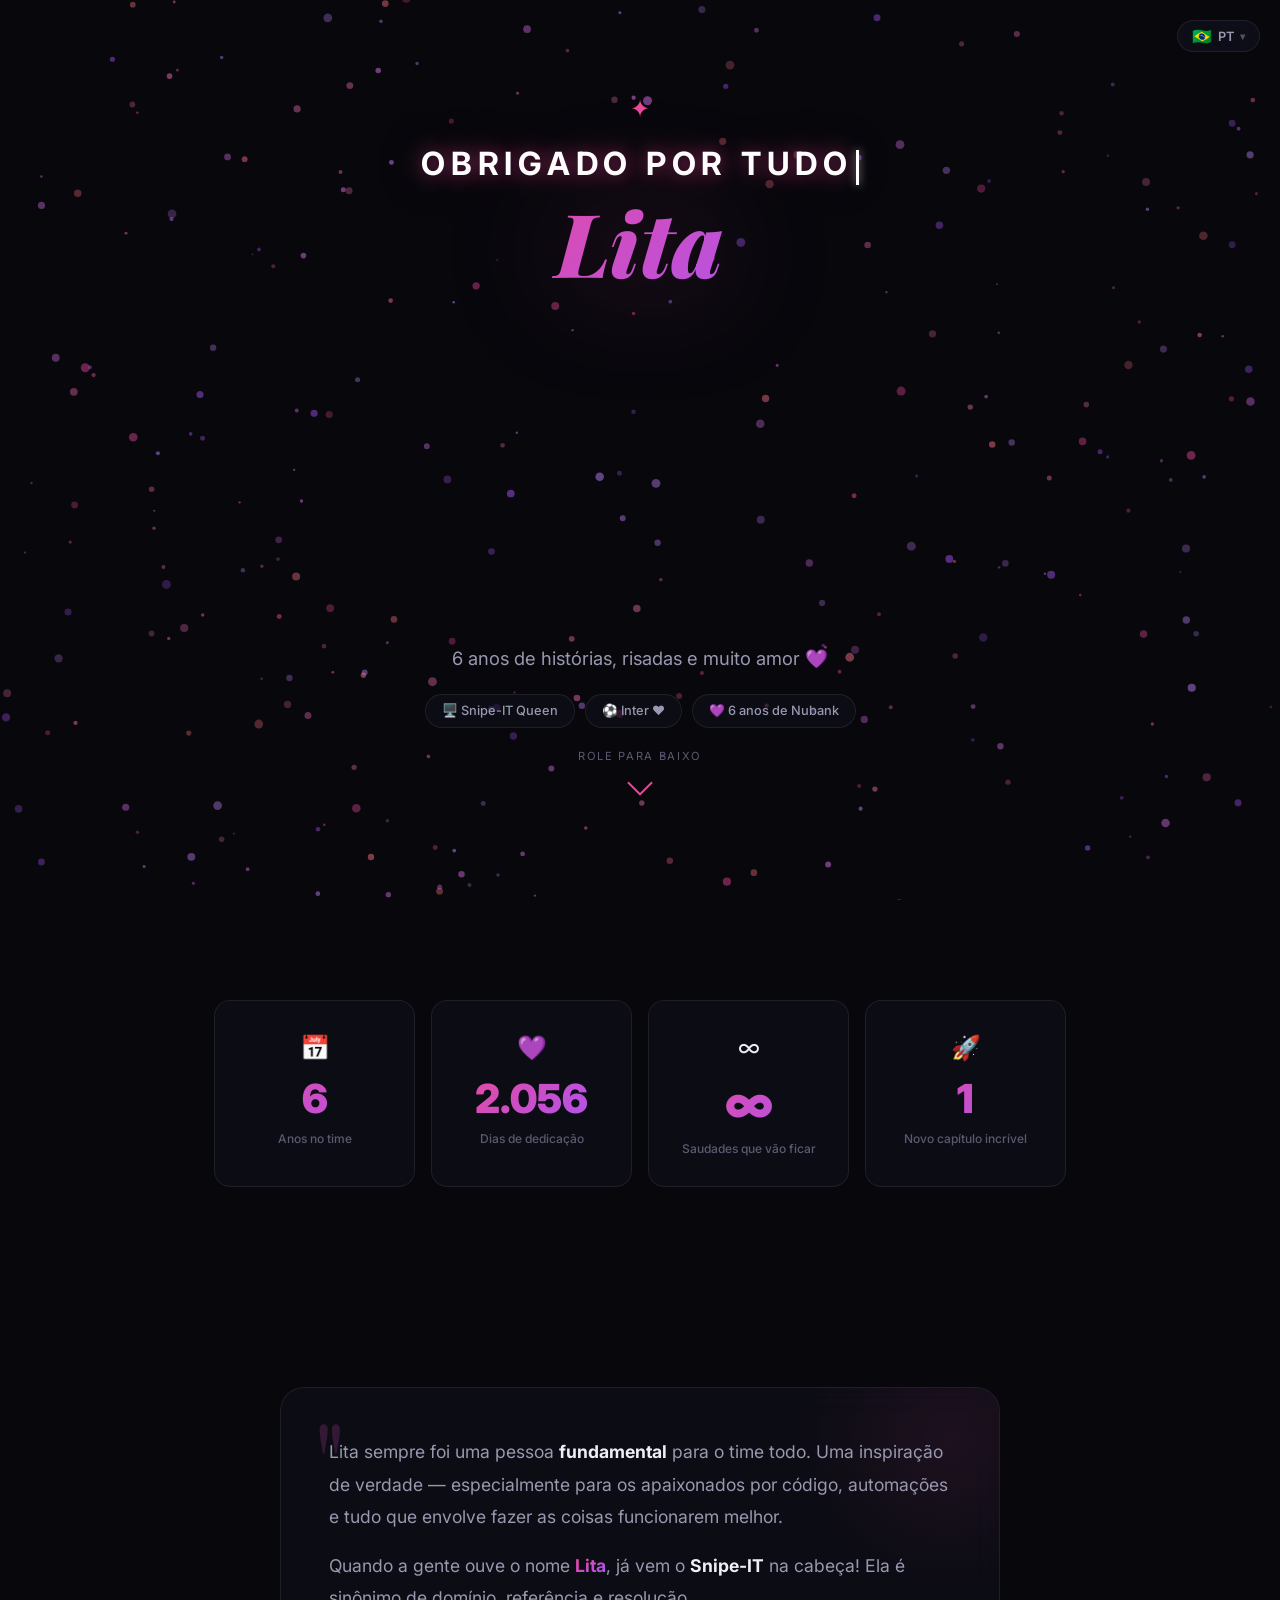
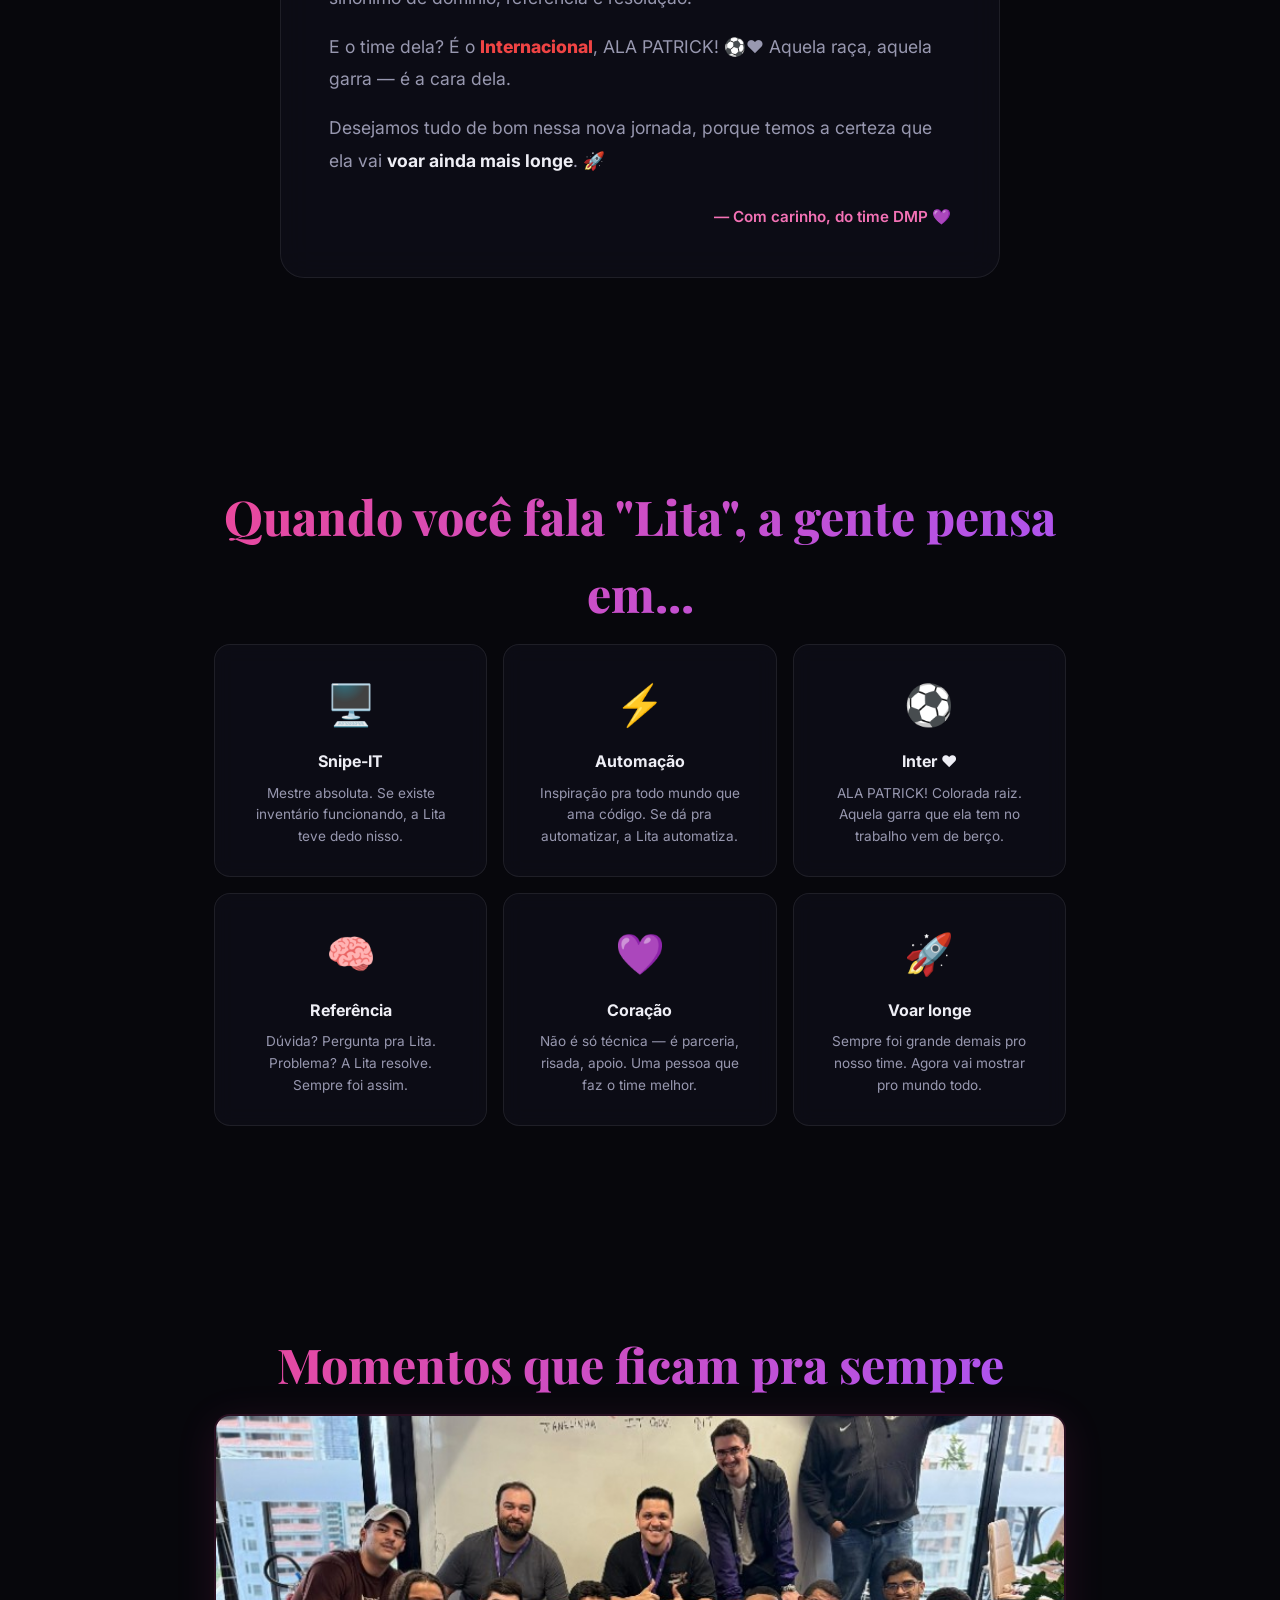
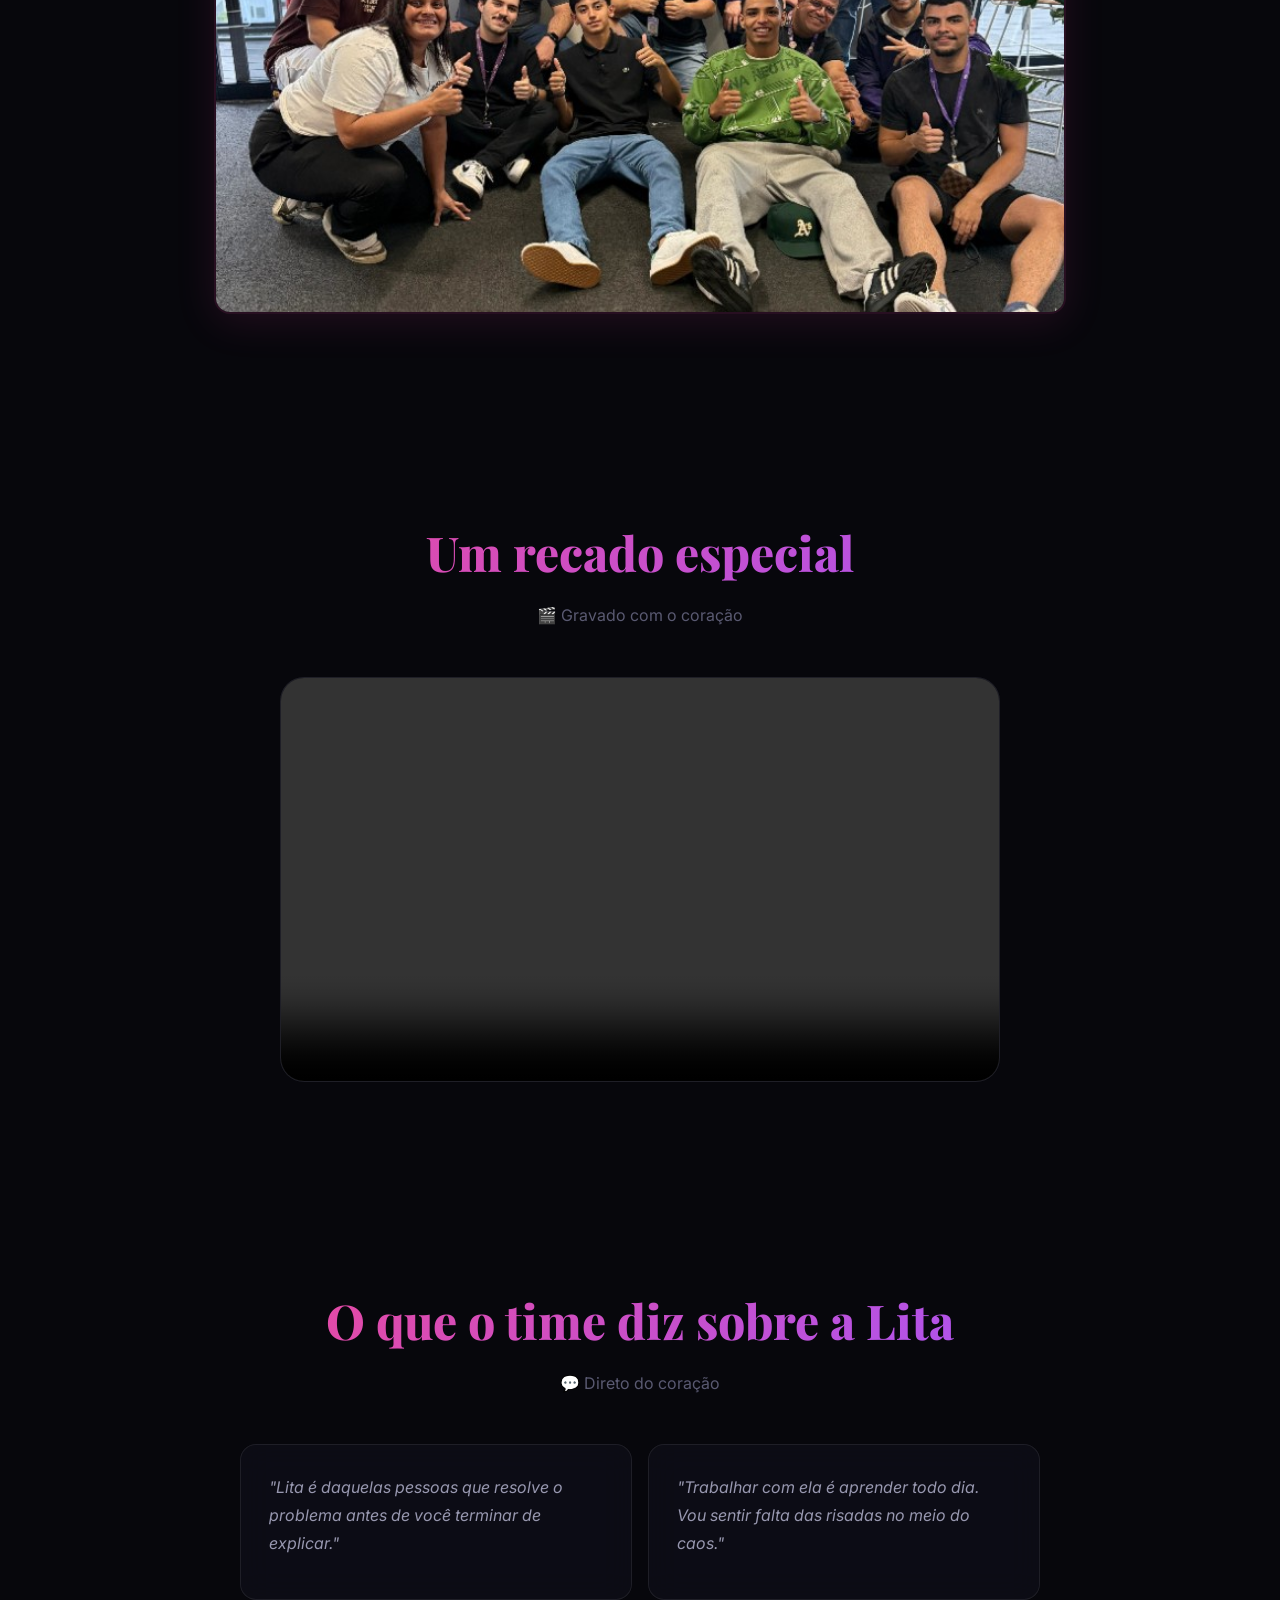
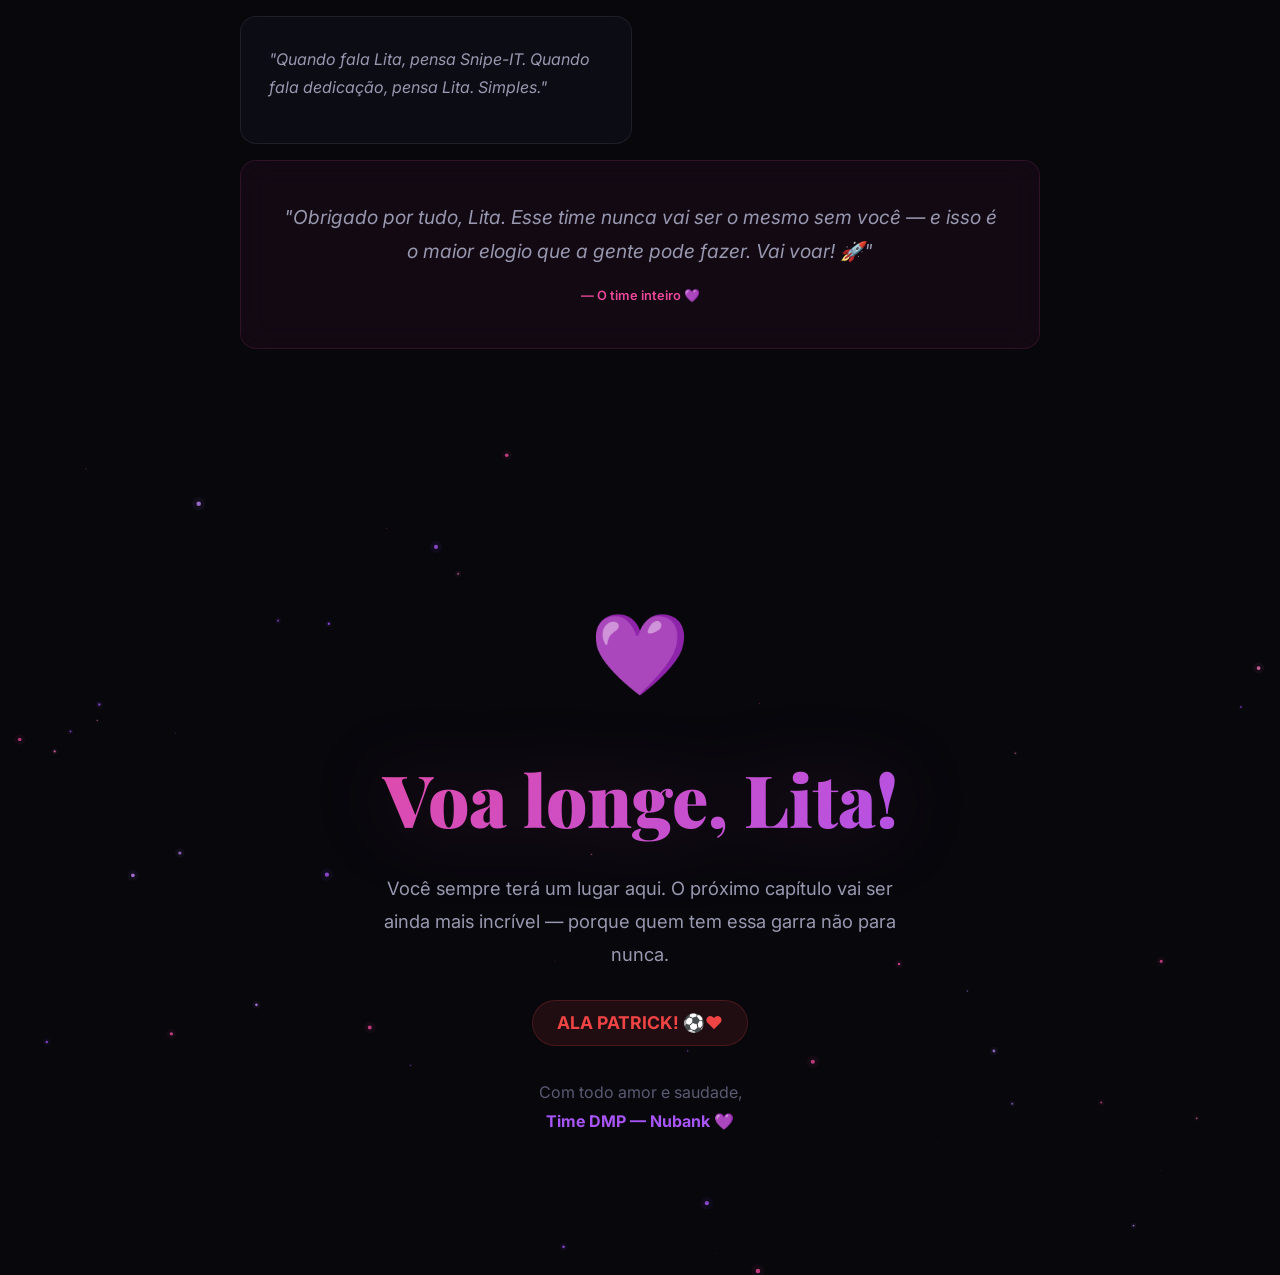
==== lita-tribute/index.html @ 0dacfe9b "Remove quote authors (Colega 1/2/3) Made-with: Cursor" ====
<!DOCTYPE html>
<html lang="pt-BR">
<head>
  <meta charset="UTF-8">
  <meta name="viewport" content="width=device-width, initial-scale=1.0">
  <title>Lita — Obrigado por tudo 💜</title>
  <link rel="stylesheet" href="style.css">
  <link rel="preconnect" href="https://fonts.googleapis.com">
  <link rel="preconnect" href="https://fonts.gstatic.com" crossorigin>
  <link href="https://fonts.googleapis.com/css2?family=Inter:wght@300;400;500;600;700;800;900&family=Playfair+Display:ital,wght@0,700;0,800;0,900;1,700&display=swap" rel="stylesheet">
</head>
<body>

  <!-- Language switcher (fixed top-right) -->
  <div class="lang-switcher" id="langSwitcher">
    <button class="lang-btn" id="langBtn">
      <span id="langFlag">🇧🇷</span>
      <span id="langLabel">PT</span>
      <span class="lang-arrow">▾</span>
    </button>
    <div class="lang-dropdown" id="langDropdown">
      <button class="lang-option active" data-lang="pt"><span>🇧🇷</span> Português</button>
      <button class="lang-option" data-lang="en"><span>🇬🇧</span> English</button>
      <button class="lang-option" data-lang="es"><span>🇪🇸</span> Español</button>
    </div>
  </div>

  <!-- Floating hearts -->
  <div class="floating-hearts" id="floatingHearts"></div>

  <!-- INTRO -->
  <section class="intro" id="intro">
    <canvas id="heartCanvas"></canvas>
    <div class="intro-top">
      <div class="intro-sparkle">✦</div>
      <div class="intro-pre" id="typingPre"></div>
      <h1 class="intro-name">Lita</h1>
    </div>
    <!-- coração de partículas fica no meio sozinho -->
    <div class="intro-bottom">
      <div class="intro-sub" data-i18n="intro_sub">6 anos de histórias, risadas e muito amor 💜</div>
      <div class="intro-badges">
        <span class="intro-badge">🖥️ Snipe-IT Queen</span>
        <span class="intro-badge">⚽ Inter ❤️</span>
        <span class="intro-badge" data-i18n="badge_years">💜 6 anos de Nubank</span>
      </div>
      <div class="scroll-hint">
        <span data-i18n="scroll_hint">Role para baixo</span>
        <div class="scroll-arrow"></div>
      </div>
    </div>
  </section>

  <!-- STATS -->
  <section class="section stats-section" id="stats">
    <div class="container">
      <div class="stats-grid">
        <div class="stat-card-tribute">
          <span class="stat-icon">📅</span>
          <span class="stat-number-tribute" data-target="6">0</span>
          <span class="stat-label-tribute" data-i18n="stat_years">Anos no time</span>
        </div>
        <div class="stat-card-tribute">
          <span class="stat-icon">💜</span>
          <span class="stat-number-tribute" data-target="2190">0</span>
          <span class="stat-label-tribute" data-i18n="stat_days">Dias de dedicação</span>
        </div>
        <div class="stat-card-tribute">
          <span class="stat-icon">∞</span>
          <span class="stat-number-tribute special">∞</span>
          <span class="stat-label-tribute" data-i18n="stat_miss">Saudades que vão ficar</span>
        </div>
        <div class="stat-card-tribute">
          <span class="stat-icon">🚀</span>
          <span class="stat-number-tribute" data-target="1">0</span>
          <span class="stat-label-tribute" data-i18n="stat_chapter">Novo capítulo incrível</span>
        </div>
      </div>
    </div>
  </section>

  <!-- MENSAGEM -->
  <section class="section message-section" id="mensagem">
    <div class="container">
      <div class="message-card glass">
        <div class="message-glow"></div>
        <div class="quote-mark">"</div>
        <p class="message-text" data-i18n="msg1" data-i18n-html="1">Lita sempre foi uma pessoa <strong>fundamental</strong> para o time todo. Uma inspiração de verdade — especialmente para os apaixonados por código, automações e tudo que envolve fazer as coisas funcionarem melhor.</p>
        <p class="message-text" data-i18n="msg2" data-i18n-html="1">Quando a gente ouve o nome <strong class="highlight-pink">Lita</strong>, já vem o <strong>Snipe-IT</strong> na cabeça! Ela é sinônimo de domínio, referência e resolução.</p>
        <p class="message-text" data-i18n="msg3" data-i18n-html="1">E o time dela? É o <strong class="highlight-red">Internacional</strong>, ALA PATRICK! ⚽❤️ Aquela raça, aquela garra — é a cara dela.</p>
        <p class="message-text" data-i18n="msg4" data-i18n-html="1">Desejamos tudo de bom nessa nova jornada, porque temos a certeza que ela vai <strong>voar ainda mais longe</strong>. 🚀</p>
        <div class="message-from" data-i18n="msg_from">— Com carinho, do time DMP 💜</div>
      </div>
    </div>
  </section>

  <!-- QUEM É A LITA -->
  <section class="section identity-section" id="identidade">
    <div class="container">
      <h2 class="section-title" data-i18n="id_title">Quando você fala "Lita", a gente pensa em...</h2>
      <div class="identity-grid">
        <div class="identity-card">
          <div class="identity-emoji">🖥️</div>
          <h3>Snipe-IT</h3>
          <p data-i18n="id_snipeit">Mestre absoluta. Se existe inventário funcionando, a Lita teve dedo nisso.</p>
        </div>
        <div class="identity-card">
          <div class="identity-emoji">⚡</div>
          <h3 data-i18n="id_auto_title">Automação</h3>
          <p data-i18n="id_auto">Inspiração pra todo mundo que ama código. Se dá pra automatizar, a Lita automatiza.</p>
        </div>
        <div class="identity-card">
          <div class="identity-emoji">⚽</div>
          <h3>Inter ❤️</h3>
          <p data-i18n="id_inter">ALA PATRICK! Colorada raiz. Aquela garra que ela tem no trabalho vem de berço.</p>
        </div>
        <div class="identity-card">
          <div class="identity-emoji">🧠</div>
          <h3 data-i18n="id_ref_title">Referência</h3>
          <p data-i18n="id_ref">Dúvida? Pergunta pra Lita. Problema? A Lita resolve. Sempre foi assim.</p>
        </div>
        <div class="identity-card">
          <div class="identity-emoji">💜</div>
          <h3 data-i18n="id_heart_title">Coração</h3>
          <p data-i18n="id_heart">Não é só técnica — é parceria, risada, apoio. Uma pessoa que faz o time melhor.</p>
        </div>
        <div class="identity-card">
          <div class="identity-emoji">🚀</div>
          <h3 data-i18n="id_fly_title">Voar longe</h3>
          <p data-i18n="id_fly">Sempre foi grande demais pro nosso time. Agora vai mostrar pro mundo todo.</p>
        </div>
      </div>
    </div>
  </section>

  <!-- GALERIA -->
  <section class="section gallery-section" id="galeria">
    <div class="container">
      <h2 class="section-title" data-i18n="gallery_title">Momentos que ficam pra sempre</h2>
      <div class="gallery-grid" id="galleryGrid">
        <div class="gallery-item hero-photo">
          <img src="assets/foto1.png" alt="Time todo com a Lita">
        </div>
      </div>
    </div>
  </section>

  <!-- VIDEO -->
  <section class="section video-section" id="video">
    <div class="container">
      <h2 class="section-title" data-i18n="video_title">Um recado especial</h2>
      <p class="section-subtitle" data-i18n="video_sub">🎬 Gravado com o coração</p>
      <div class="video-wrapper glass">
        <video controls playsinline>
          <source src="assets/video.mp4" type="video/mp4">
          <source src="assets/video.mov" type="video/quicktime">
        </video>
      </div>
    </div>
  </section>

  <!-- DEPOIMENTOS -->
  <section class="section quotes-section" id="depoimentos">
    <div class="container">
      <h2 class="section-title" data-i18n="quotes_title">O que o time diz sobre a Lita</h2>
      <p class="section-subtitle" data-i18n="quotes_sub">💬 Direto do coração</p>
      <div class="quotes-grid">
        <div class="quote-card glass">
          <p data-i18n="q1">"Lita é daquelas pessoas que resolve o problema antes de você terminar de explicar."</p>
        </div>
        <div class="quote-card glass">
          <p data-i18n="q2">"Trabalhar com ela é aprender todo dia. Vou sentir falta das risadas no meio do caos."</p>
        </div>
        <div class="quote-card glass">
          <p data-i18n="q3">"Quando fala Lita, pensa Snipe-IT. Quando fala dedicação, pensa Lita. Simples."</p>
        </div>
        <div class="quote-card glass featured">
          <p data-i18n="q4">"Obrigado por tudo, Lita. Esse time nunca vai ser o mesmo sem você — e isso é o maior elogio que a gente pode fazer. Vai voar! 🚀"</p>
          <span class="quote-author" data-i18n="q4_author">— O time inteiro 💜</span>
        </div>
      </div>
    </div>
  </section>

  <!-- FINAL -->
  <section class="section final-section" id="final">
    <canvas id="finalCanvas"></canvas>
    <div class="container final-container">
      <div class="final-heart" id="finalHeart">💜</div>
      <h2 class="final-title" data-i18n="final_title">Voa longe, Lita!</h2>
      <p class="final-subtitle" data-i18n="final_sub">Você sempre terá um lugar aqui. O próximo capítulo vai ser ainda mais incrível — porque quem tem essa garra não para nunca.</p>
      <div class="final-badge">ALA PATRICK! ⚽❤️</div>
      <div class="final-signature" data-i18n="final_sig" data-i18n-html="1">Com todo amor e saudade,<br><strong>Time DMP — Nubank 💜</strong></div>
    </div>
  </section>

  <script src="script.js"></script>
</body>
</html>
---- lita-tribute/style.css ----
:root {
  --bg: #07070c;
  --bg-surface: #0e0e16;
  --bg-card: rgba(22, 22, 35, 0.6);
  --bg-card-hover: rgba(30, 30, 45, 0.7);
  --border: rgba(255, 255, 255, 0.06);
  --border-glow: rgba(236, 72, 153, 0.15);
  --text: #eeeef5;
  --text-secondary: #9898b0;
  --text-muted: #5a5a72;
  --purple: #820ad1;
  --purple-light: #a855f7;
  --purple-glow: rgba(130, 10, 209, 0.15);
  --pink: #ec4899;
  --pink-light: #f472b6;
  --pink-glow: rgba(236, 72, 153, 0.12);
  --red: #ef4444;
  --heart-gradient: linear-gradient(135deg, #ec4899, #a855f7);
  --glass-bg: rgba(18, 18, 30, 0.5);
  --glass-border: rgba(255, 255, 255, 0.08);
  --radius: 16px;
  --radius-lg: 24px;
  --transition: 0.3s cubic-bezier(0.4, 0, 0.2, 1);
  --font: 'Inter', -apple-system, sans-serif;
  --font-display: 'Playfair Display', Georgia, serif;
}

*, *::before, *::after { margin: 0; padding: 0; box-sizing: border-box; }

html { scroll-behavior: smooth; }

body {
  font-family: var(--font);
  background: var(--bg);
  color: var(--text);
  line-height: 1.6;
  overflow-x: hidden;
  -webkit-font-smoothing: antialiased;
}

::selection { background: var(--purple); color: white; }

.container { max-width: 900px; margin: 0 auto; padding: 0 24px; }

/* Glass effect */
.glass {
  background: var(--glass-bg);
  backdrop-filter: blur(16px);
  -webkit-backdrop-filter: blur(16px);
  border: 1px solid var(--glass-border);
}

/* =================== LANGUAGE SWITCHER =================== */

.lang-switcher {
  position: fixed;
  top: 20px;
  right: 20px;
  z-index: 9999;
}

.lang-btn {
  display: flex;
  align-items: center;
  gap: 6px;
  background: rgba(18, 18, 30, 0.7);
  backdrop-filter: blur(16px);
  -webkit-backdrop-filter: blur(16px);
  border: 1px solid rgba(255,255,255,0.08);
  color: var(--text-secondary);
  font-family: var(--font);
  font-size: 0.8rem;
  font-weight: 600;
  padding: 7px 14px;
  border-radius: 50px;
  cursor: pointer;
  transition: var(--transition);
}

.lang-btn:hover {
  border-color: var(--border-glow);
  color: var(--text);
  box-shadow: 0 4px 20px rgba(236, 72, 153, 0.1);
}

#langFlag { font-size: 1rem; line-height: 1; }

.lang-arrow { font-size: 0.6rem; opacity: 0.5; transition: var(--transition); }

.lang-dropdown {
  position: absolute;
  top: calc(100% + 8px);
  right: 0;
  background: rgba(18, 18, 30, 0.9);
  backdrop-filter: blur(20px);
  -webkit-backdrop-filter: blur(20px);
  border: 1px solid rgba(255,255,255,0.08);
  border-radius: 14px;
  padding: 6px;
  min-width: 155px;
  opacity: 0;
  visibility: hidden;
  transform: translateY(-8px);
  transition: var(--transition);
  box-shadow: 0 12px 40px rgba(0,0,0,0.5);
}

.lang-dropdown.open {
  opacity: 1;
  visibility: visible;
  transform: translateY(0);
}

.lang-option {
  display: flex;
  align-items: center;
  gap: 10px;
  width: 100%;
  padding: 9px 14px;
  background: none;
  border: none;
  border-radius: 8px;
  color: var(--text-secondary);
  font-family: var(--font);
  font-size: 0.85rem;
  font-weight: 500;
  cursor: pointer;
  transition: var(--transition);
}

.lang-option:hover {
  background: rgba(255,255,255,0.05);
  color: var(--text);
}

.lang-option.active {
  background: rgba(236, 72, 153, 0.12);
  color: var(--pink-light);
}

.lang-option span { font-size: 1.1rem; line-height: 1; }

/* =================== FLOATING HEARTS =================== */

.floating-hearts {
  position: fixed;
  inset: 0;
  pointer-events: none;
  z-index: 0;
  overflow: hidden;
}

.floating-heart {
  position: absolute;
  font-size: 1.2rem;
  opacity: 0;
  animation: floatUp linear forwards;
  pointer-events: none;
}

@keyframes floatUp {
  0% { opacity: 0; transform: translateY(0) scale(0.5) rotate(0deg); }
  10% { opacity: 0.6; }
  90% { opacity: 0.3; }
  100% { opacity: 0; transform: translateY(-100vh) scale(1) rotate(30deg); }
}

/* =================== INTRO =================== */

.intro {
  min-height: 100vh;
  min-height: 100svh;
  display: flex;
  flex-direction: column;
  align-items: center;
  justify-content: flex-start;
  position: relative;
  overflow: hidden;
  padding: 0 24px;
}

#heartCanvas {
  position: absolute;
  inset: 0;
  width: 100%;
  height: 100%;
  z-index: 0;
}

.intro-top {
  position: relative;
  z-index: 1;
  text-align: center;
  padding-top: 10vh;
  animation: fadeInScale 1.2s ease-out 0.3s both;
}

.intro-bottom {
  position: relative;
  z-index: 1;
  text-align: center;
  margin-top: auto;
  padding-bottom: 12vh;
  animation: fadeInUp 1s ease-out 0.8s both;
}

.intro-sparkle {
  font-size: 1.5rem;
  color: var(--pink);
  margin-bottom: 10px;
  animation: sparkle-rotate 3s linear infinite;
}

@keyframes sparkle-rotate {
  0% { transform: rotate(0deg) scale(1); opacity: 1; }
  50% { transform: rotate(180deg) scale(1.3); opacity: 0.6; }
  100% { transform: rotate(360deg) scale(1); opacity: 1; }
}

.intro-pre {
  font-size: clamp(1.4rem, 3.5vw, 2rem);
  font-weight: 700;
  color: #fff;
  letter-spacing: 0.18em;
  text-transform: uppercase;
  margin-bottom: 8px;
  min-height: 1.5em;
  text-shadow: 0 0 20px rgba(236, 72, 153, 0.6), 0 0 60px rgba(236, 72, 153, 0.3);
}

.intro-pre .cursor-blink {
  display: inline-block;
  width: 3px;
  height: 1.1em;
  background: #fff;
  margin-left: 3px;
  vertical-align: middle;
  animation: blink 0.8s infinite;
  box-shadow: 0 0 8px rgba(255, 255, 255, 0.6);
}

@keyframes blink {
  0%, 100% { opacity: 1; }
  50% { opacity: 0; }
}

.intro-name {
  font-family: var(--font-display);
  font-size: clamp(3rem, 10vw, 5.5rem);
  font-weight: 900;
  font-style: italic;
  background: var(--heart-gradient);
  -webkit-background-clip: text;
  -webkit-text-fill-color: transparent;
  background-clip: text;
  line-height: 1;
  margin-bottom: 0;
  filter: drop-shadow(0 0 60px rgba(236, 72, 153, 0.35));
  animation: nameGlow 3s ease-in-out infinite alternate;
}

@keyframes nameGlow {
  from { filter: drop-shadow(0 0 40px rgba(236, 72, 153, 0.25)); }
  to { filter: drop-shadow(0 0 80px rgba(236, 72, 153, 0.45)); }
}

.intro-sub {
  font-size: 1.15rem;
  color: var(--text-secondary);
  margin-bottom: 20px;
}

.intro-badges {
  display: flex;
  gap: 10px;
  justify-content: center;
  flex-wrap: wrap;
  animation: fadeInUp 1s ease-out 1s both;
}

.intro-badge {
  background: var(--glass-bg);
  backdrop-filter: blur(10px);
  border: 1px solid var(--glass-border);
  color: var(--text-secondary);
  font-size: 0.8rem;
  font-weight: 500;
  padding: 6px 16px;
  border-radius: 50px;
  transition: var(--transition);
}

.intro-badge:hover {
  border-color: var(--border-glow);
  color: var(--pink-light);
  transform: translateY(-2px);
}

.scroll-hint {
  display: flex;
  flex-direction: column;
  align-items: center;
  gap: 8px;
  margin-top: 20px;
}

.scroll-hint span {
  font-size: 0.7rem;
  color: var(--text-muted);
  letter-spacing: 0.15em;
  text-transform: uppercase;
}

.scroll-arrow {
  width: 18px;
  height: 18px;
  border-right: 2px solid var(--pink);
  border-bottom: 2px solid var(--pink);
  transform: rotate(45deg);
  animation: bounce-arrow 2s infinite;
}

@keyframes bounce-arrow {
  0%, 100% { transform: rotate(45deg) translateY(0); opacity: 1; }
  50% { transform: rotate(45deg) translateY(8px); opacity: 0.3; }
}

@keyframes fadeInScale {
  from { opacity: 0; transform: scale(0.85); }
  to { opacity: 1; transform: scale(1); }
}

@keyframes fadeInUp {
  from { opacity: 0; transform: translateY(30px); }
  to { opacity: 1; transform: translateY(0); }
}

/* =================== SECTIONS =================== */

.section { padding: 100px 0; position: relative; z-index: 1; }

.section-title {
  font-family: var(--font-display);
  font-size: clamp(2rem, 5vw, 3rem);
  font-weight: 800;
  text-align: center;
  margin-bottom: 12px;
  background: var(--heart-gradient);
  -webkit-background-clip: text;
  -webkit-text-fill-color: transparent;
  background-clip: text;
}

.section-subtitle {
  text-align: center;
  color: var(--text-muted);
  font-size: 1rem;
  margin-bottom: 48px;
}

/* =================== STATS =================== */

.stats-grid {
  display: grid;
  grid-template-columns: repeat(4, 1fr);
  gap: 16px;
}

.stat-card-tribute {
  background: var(--glass-bg);
  backdrop-filter: blur(10px);
  border: 1px solid var(--glass-border);
  border-radius: var(--radius);
  padding: 28px 16px;
  text-align: center;
  transition: var(--transition);
}

.stat-card-tribute:hover {
  border-color: var(--border-glow);
  transform: translateY(-4px);
  box-shadow: 0 12px 40px rgba(236, 72, 153, 0.1);
}

.stat-icon { font-size: 1.5rem; display: block; margin-bottom: 8px; }

.stat-number-tribute {
  display: block;
  font-size: 2.5rem;
  font-weight: 900;
  background: var(--heart-gradient);
  -webkit-background-clip: text;
  -webkit-text-fill-color: transparent;
  background-clip: text;
  line-height: 1.2;
}

.stat-number-tribute.special {
  font-size: 3rem;
}

.stat-label-tribute {
  display: block;
  font-size: 0.75rem;
  color: var(--text-muted);
  font-weight: 500;
  margin-top: 6px;
}

/* =================== MESSAGE =================== */

.message-card {
  border-radius: var(--radius-lg);
  padding: 48px;
  position: relative;
  max-width: 720px;
  margin: 0 auto;
  overflow: hidden;
}

.message-glow {
  position: absolute;
  top: -100px;
  right: -100px;
  width: 300px;
  height: 300px;
  background: radial-gradient(circle, rgba(236, 72, 153, 0.08) 0%, transparent 70%);
  pointer-events: none;
}

.quote-mark {
  font-family: var(--font-display);
  font-size: 7rem;
  line-height: 1;
  background: var(--heart-gradient);
  -webkit-background-clip: text;
  -webkit-text-fill-color: transparent;
  background-clip: text;
  position: absolute;
  top: 16px;
  left: 32px;
  opacity: 0.2;
}

.message-text {
  font-size: 1.1rem;
  color: var(--text-secondary);
  line-height: 1.85;
  margin-bottom: 16px;
  position: relative;
  z-index: 1;
}

.message-text strong { color: var(--text); font-weight: 700; }

.highlight-pink {
  background: var(--heart-gradient);
  -webkit-background-clip: text;
  -webkit-text-fill-color: transparent;
  background-clip: text;
  font-weight: 800;
}

.highlight-red { color: var(--red) !important; font-weight: 800 !important; }

.message-from {
  font-size: 0.95rem;
  color: var(--pink-light);
  font-weight: 600;
  margin-top: 28px;
  text-align: right;
}

/* =================== IDENTITY CARDS =================== */

.identity-grid {
  display: grid;
  grid-template-columns: repeat(3, 1fr);
  gap: 16px;
}

.identity-card {
  background: var(--glass-bg);
  backdrop-filter: blur(10px);
  border: 1px solid var(--glass-border);
  border-radius: var(--radius);
  padding: 28px;
  text-align: center;
  transition: var(--transition);
}

.identity-card:hover {
  border-color: var(--border-glow);
  transform: translateY(-4px);
  box-shadow: 0 12px 40px rgba(236, 72, 153, 0.08);
}

.identity-emoji {
  font-size: 2.5rem;
  margin-bottom: 12px;
  display: block;
}

.identity-card h3 {
  font-size: 1rem;
  font-weight: 700;
  margin-bottom: 8px;
}

.identity-card p {
  font-size: 0.85rem;
  color: var(--text-secondary);
  line-height: 1.6;
}

/* =================== GALLERY =================== */

.gallery-grid {
  display: grid;
  grid-template-columns: repeat(3, 1fr);
  gap: 12px;
}

.gallery-item {
  border-radius: var(--radius);
  overflow: hidden;
  aspect-ratio: 1;
  transition: var(--transition);
}

.gallery-item.large { grid-column: span 2; aspect-ratio: 2/1; }

.gallery-item.hero-photo {
  grid-column: 1 / -1;
  aspect-ratio: auto;
  max-height: 500px;
  border: 2px solid var(--border-glow);
  box-shadow: 0 8px 40px rgba(236, 72, 153, 0.12);
}

.gallery-item:hover { transform: scale(1.03); z-index: 2; box-shadow: 0 16px 50px rgba(236, 72, 153, 0.15); }

.gallery-item img { width: 100%; height: 100%; object-fit: cover; display: block; }

.gallery-placeholder {
  width: 100%;
  height: 100%;
  background: var(--glass-bg);
  border: 2px dashed rgba(255,255,255,0.06);
  border-radius: var(--radius);
  display: flex;
  flex-direction: column;
  align-items: center;
  justify-content: center;
  gap: 8px;
  color: var(--text-muted);
}

.gallery-placeholder span { font-size: 2rem; }
.gallery-placeholder p { font-size: 0.85rem; font-weight: 500; }
.gallery-placeholder small { font-size: 0.7rem; opacity: 0.4; font-family: monospace; }

/* =================== VIDEO =================== */

.video-wrapper {
  max-width: 720px;
  margin: 0 auto;
  border-radius: var(--radius-lg);
  overflow: hidden;
  aspect-ratio: 16/9;
}

.video-wrapper video { width: 100%; height: 100%; object-fit: cover; display: block; }

.video-placeholder {
  width: 100%;
  height: 100%;
  background: var(--bg-surface);
  display: flex;
  flex-direction: column;
  align-items: center;
  justify-content: center;
  gap: 12px;
  color: var(--text-muted);
}

.video-placeholder span { font-size: 3rem; }
.video-placeholder p { font-size: 1rem; font-weight: 500; }
.video-placeholder small { font-size: 0.75rem; opacity: 0.4; font-family: monospace; }

/* =================== TIMELINE =================== */

.tribute-timeline {
  position: relative;
  padding-left: 44px;
  max-width: 620px;
  margin: 0 auto;
}

.tribute-timeline::before {
  content: '';
  position: absolute;
  left: 8px;
  top: 0;
  bottom: 0;
  width: 2px;
  background: linear-gradient(to bottom, var(--pink), var(--purple-light), transparent);
}

.tribute-tl-item { position: relative; margin-bottom: 36px; }
.tribute-tl-item:last-child { margin-bottom: 0; }

.tribute-tl-dot {
  position: absolute;
  left: -44px;
  top: 4px;
  width: 18px;
  height: 18px;
  border-radius: 50%;
  background: var(--heart-gradient);
  box-shadow: 0 0 16px rgba(236, 72, 153, 0.4);
}

.tribute-tl-dot.active {
  width: 22px;
  height: 22px;
  left: -46px;
  top: 2px;
  animation: dot-pulse 2s infinite;
}

@keyframes dot-pulse {
  0%, 100% { box-shadow: 0 0 16px rgba(236, 72, 153, 0.4); }
  50% { box-shadow: 0 0 30px rgba(236, 72, 153, 0.7), 0 0 60px rgba(236, 72, 153, 0.3); }
}

.tribute-tl-year {
  font-size: 0.8rem;
  font-weight: 700;
  color: var(--pink);
  margin-bottom: 8px;
  letter-spacing: 0.05em;
}

.tribute-tl-card {
  border-radius: var(--radius);
  padding: 24px;
  transition: var(--transition);
}

.tribute-tl-card:hover {
  border-color: var(--border-glow);
  background: var(--bg-card-hover);
}

.tribute-tl-card.featured-card {
  border-color: var(--border-glow);
  background: rgba(236, 72, 153, 0.06);
}

.tribute-tl-card h3 { font-size: 1.1rem; font-weight: 700; margin-bottom: 6px; }
.tribute-tl-card p { font-size: 0.9rem; color: var(--text-secondary); line-height: 1.7; }

/* =================== QUOTES =================== */

.quotes-grid {
  display: grid;
  grid-template-columns: 1fr 1fr;
  gap: 16px;
  max-width: 800px;
  margin: 0 auto;
}

.quote-card {
  border-radius: var(--radius);
  padding: 28px;
  transition: var(--transition);
}

.quote-card:hover {
  border-color: var(--border-glow);
  transform: translateY(-3px);
  box-shadow: 0 12px 40px rgba(236, 72, 153, 0.08);
}

.quote-card.featured {
  grid-column: 1 / -1;
  background: rgba(236, 72, 153, 0.05);
  backdrop-filter: blur(16px);
  border-color: var(--border-glow);
  text-align: center;
  padding: 40px;
}

.quote-card p {
  font-size: 1rem;
  color: var(--text-secondary);
  line-height: 1.75;
  font-style: italic;
  margin-bottom: 14px;
}

.quote-card.featured p { font-size: 1.2rem; }

.quote-author { font-size: 0.8rem; font-weight: 600; color: var(--pink); }

/* =================== FINAL =================== */

.final-section {
  text-align: center;
  padding: 140px 0;
  position: relative;
  overflow: hidden;
}

#finalCanvas {
  position: absolute;
  inset: 0;
  width: 100%;
  height: 100%;
  z-index: 0;
}

.final-container { position: relative; z-index: 1; }

.final-heart {
  font-size: 5rem;
  margin-bottom: 24px;
  animation: heartbeat 1.4s infinite;
  cursor: pointer;
  display: inline-block;
  transition: transform 0.2s;
}

.final-heart:hover { transform: scale(1.2); }

@keyframes heartbeat {
  0%, 100% { transform: scale(1); }
  12% { transform: scale(1.2); }
  24% { transform: scale(1); }
  36% { transform: scale(1.15); }
  48% { transform: scale(1); }
}

.final-title {
  font-family: var(--font-display);
  font-size: clamp(2.5rem, 7vw, 4.5rem);
  font-weight: 900;
  background: var(--heart-gradient);
  -webkit-background-clip: text;
  -webkit-text-fill-color: transparent;
  background-clip: text;
  margin-bottom: 16px;
  filter: drop-shadow(0 0 40px rgba(236, 72, 153, 0.2));
}

.final-subtitle {
  font-size: 1.15rem;
  color: var(--text-secondary);
  max-width: 520px;
  margin: 0 auto 28px;
  line-height: 1.8;
}

.final-badge {
  display: inline-block;
  background: rgba(239, 68, 68, 0.1);
  border: 1px solid rgba(239, 68, 68, 0.2);
  color: var(--red);
  font-weight: 700;
  font-size: 1.1rem;
  padding: 8px 24px;
  border-radius: 50px;
  margin-bottom: 32px;
  animation: fadeInUp 0.8s ease-out;
}

.final-signature {
  font-size: 1rem;
  color: var(--text-muted);
  line-height: 1.8;
}

.final-signature strong {
  color: var(--purple-light);
  font-weight: 700;
}

/* =================== SCROLL ANIMATIONS =================== */

.fade-in {
  opacity: 0;
  transform: translateY(30px);
  transition: opacity 0.7s ease-out, transform 0.7s ease-out;
}

.fade-in.visible { opacity: 1; transform: translateY(0); }

/* =================== RESPONSIVE =================== */

@media (max-width: 768px) {
  .stats-grid { grid-template-columns: 1fr 1fr; }
  .identity-grid { grid-template-columns: 1fr 1fr; }
  .gallery-grid { grid-template-columns: 1fr 1fr; }
  .gallery-item.large { grid-column: 1 / -1; }
  .quotes-grid { grid-template-columns: 1fr; }
  .message-card { padding: 32px 24px; }
  .section { padding: 70px 0; }
  .tribute-timeline { padding-left: 32px; }
  .tribute-tl-dot { left: -32px; width: 14px; height: 14px; }
  .tribute-tl-dot.active { left: -34px; width: 18px; height: 18px; }
  .tribute-timeline::before { left: 6px; }
}

@media (max-width: 768px) {
  .lang-switcher { top: 14px; right: 14px; }
  #langLabel { display: none; }
  .lang-btn { padding: 6px 10px; }
}

@media (max-width: 480px) {
  .stats-grid { grid-template-columns: 1fr 1fr; gap: 10px; }
  .identity-grid { grid-template-columns: 1fr; }
  .gallery-grid { grid-template-columns: 1fr; }
  .gallery-item.large { aspect-ratio: 16/9; }
  .gallery-item { aspect-ratio: 4/3; }
  .intro-name { font-size: 4.5rem; }
  .intro-badges { gap: 6px; }
  .intro-badge { font-size: 0.7rem; padding: 5px 12px; }
  .stat-number-tribute { font-size: 2rem; }
}
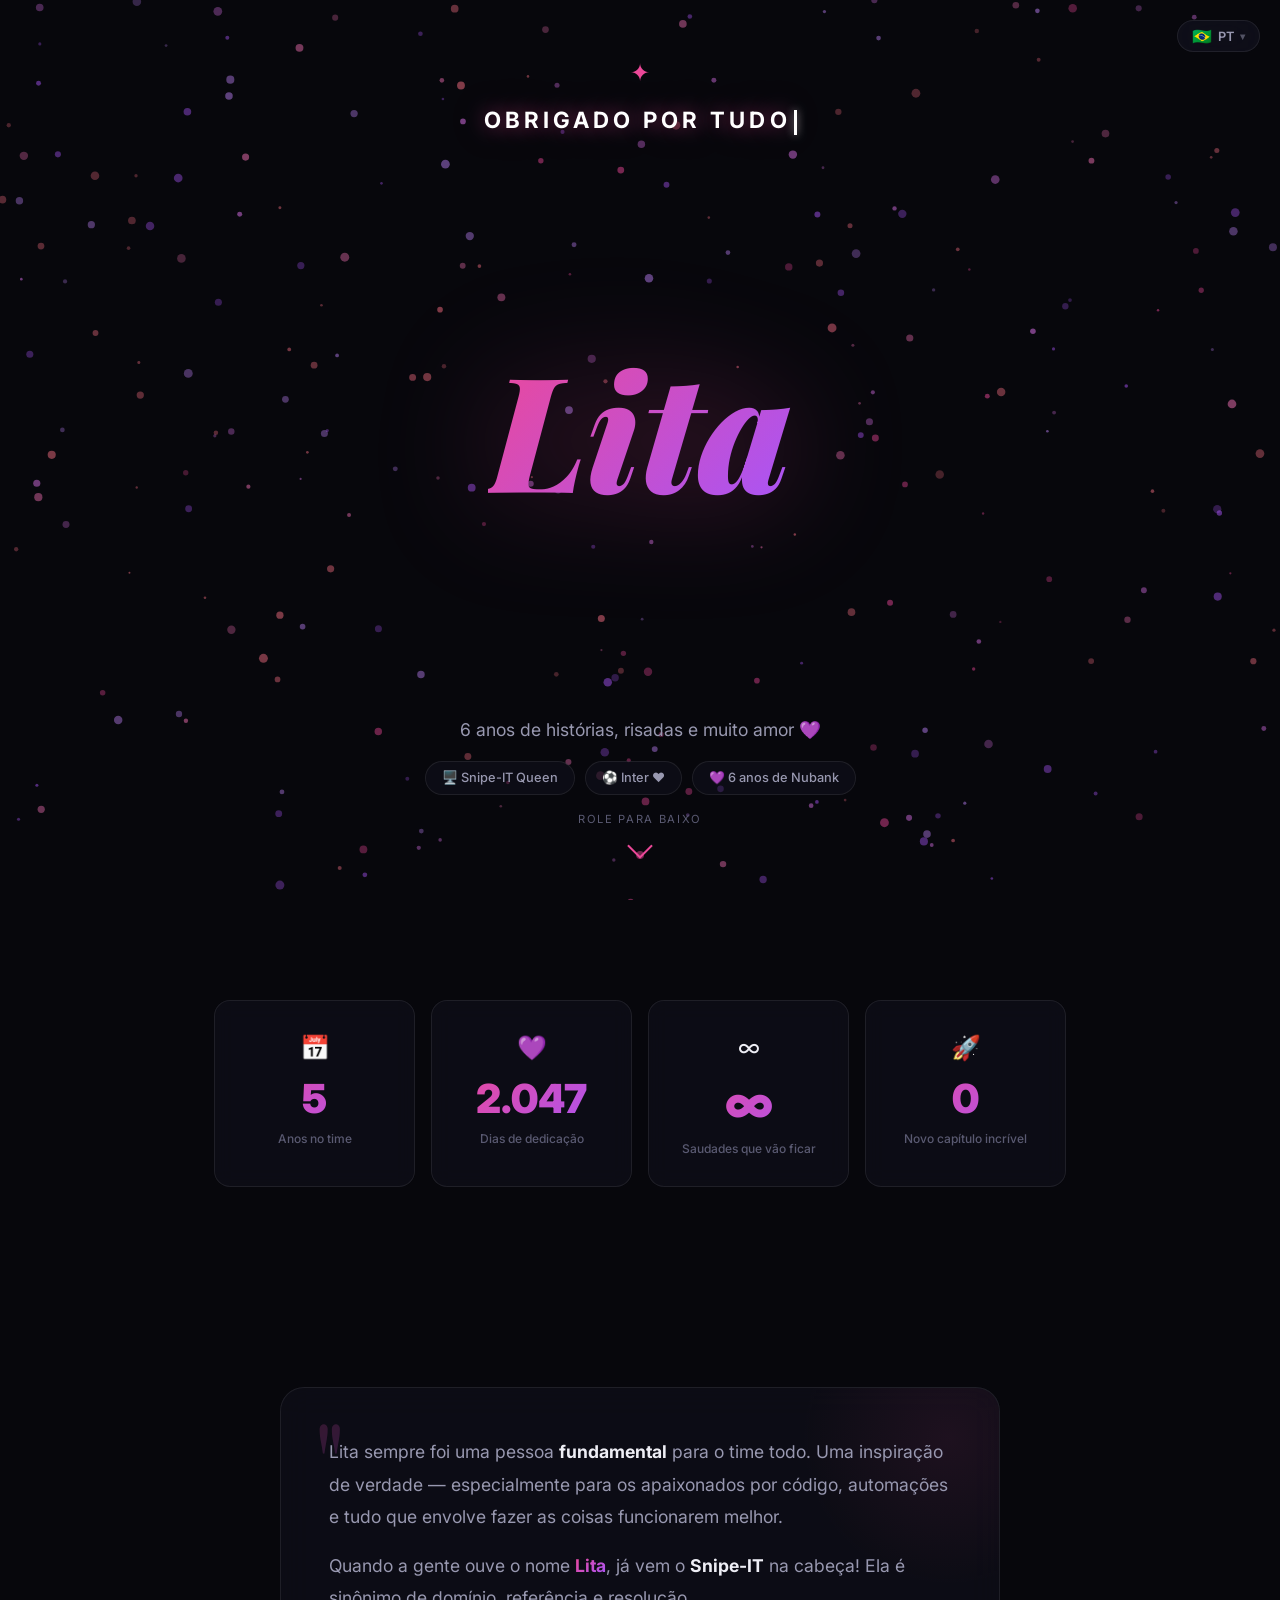
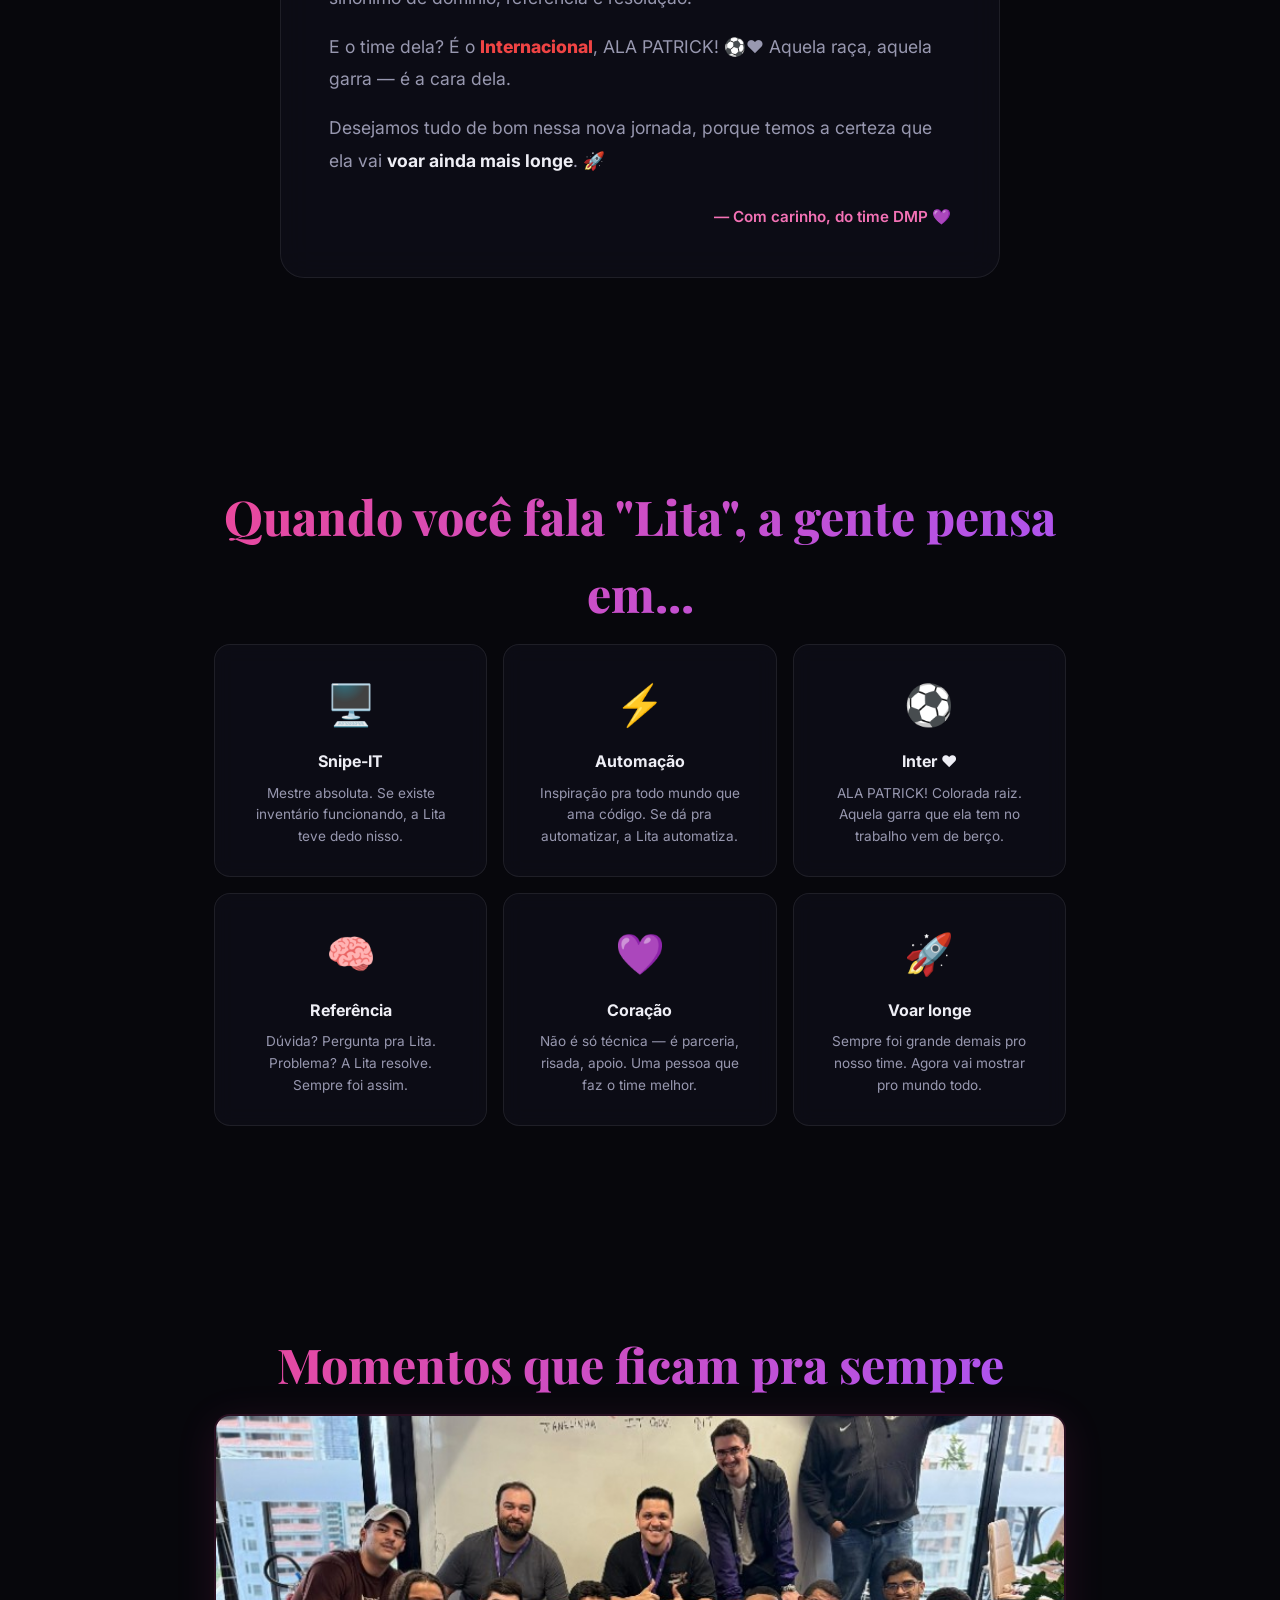
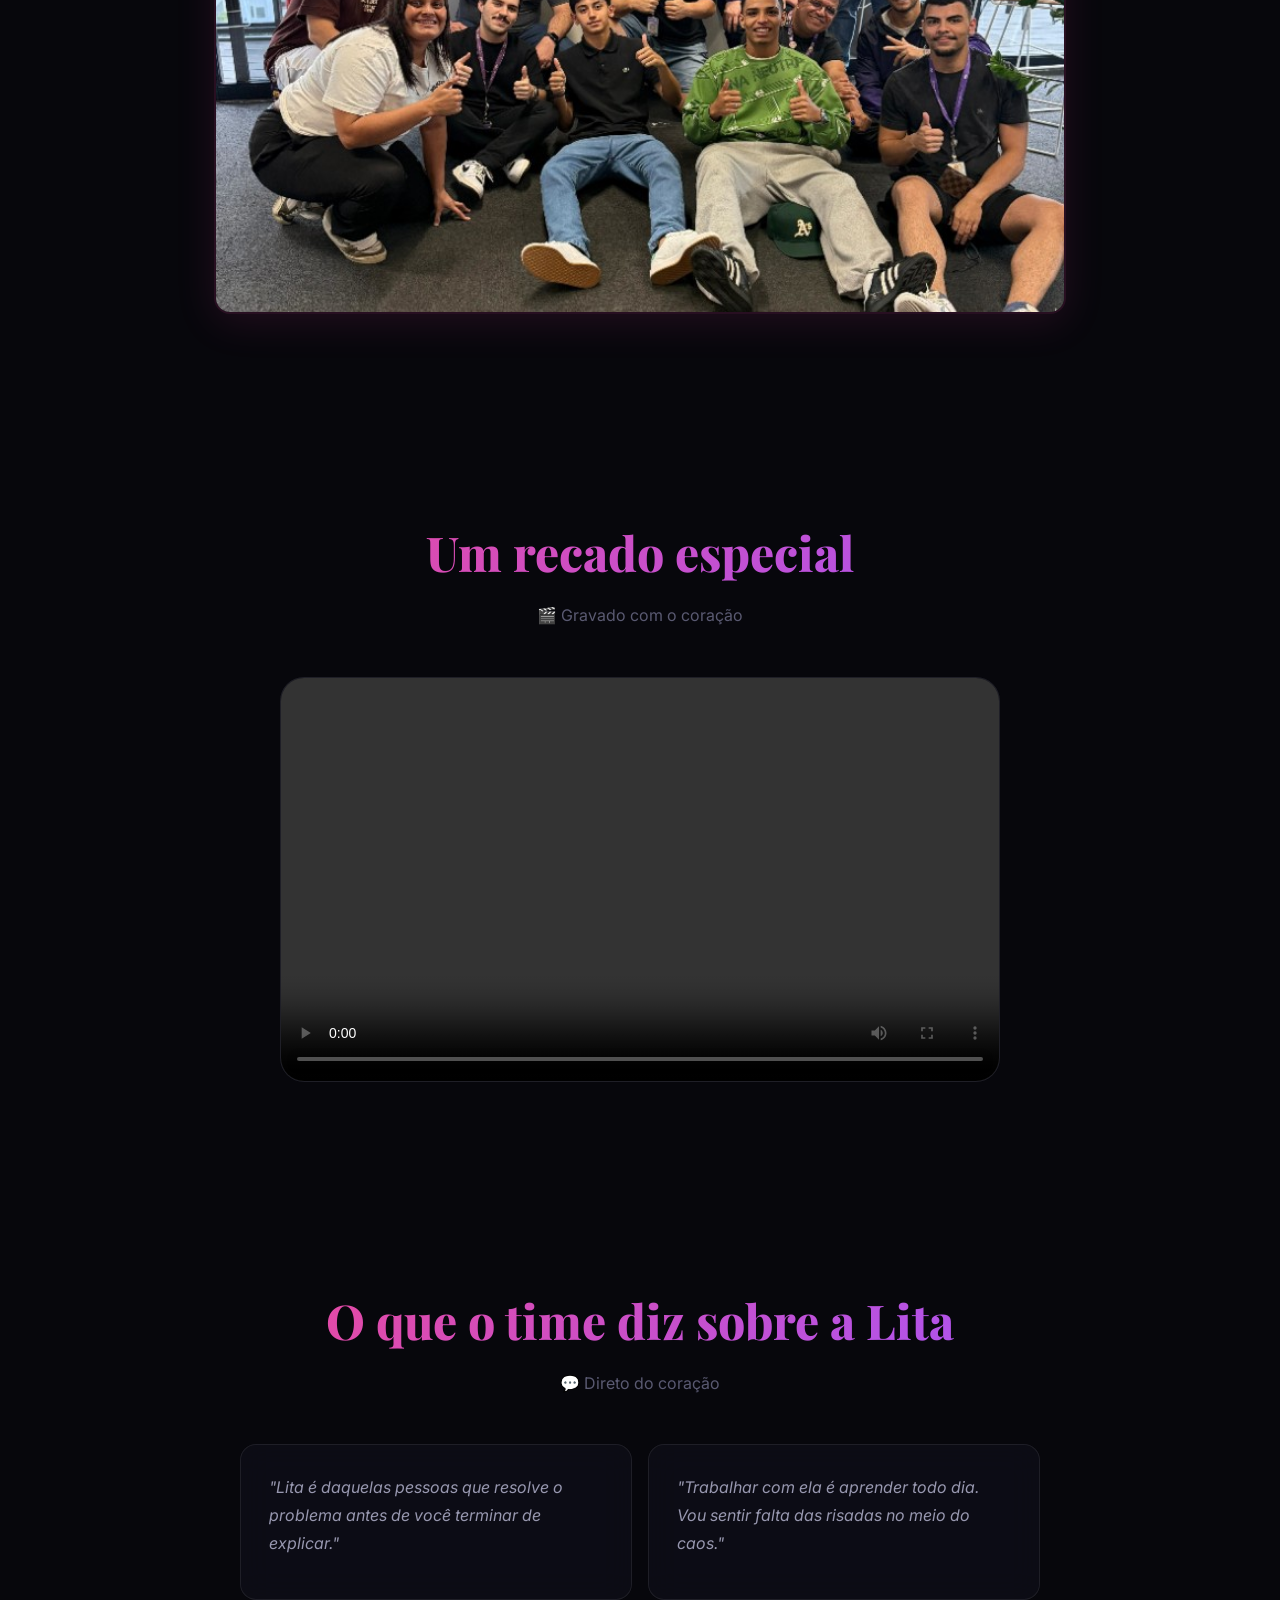
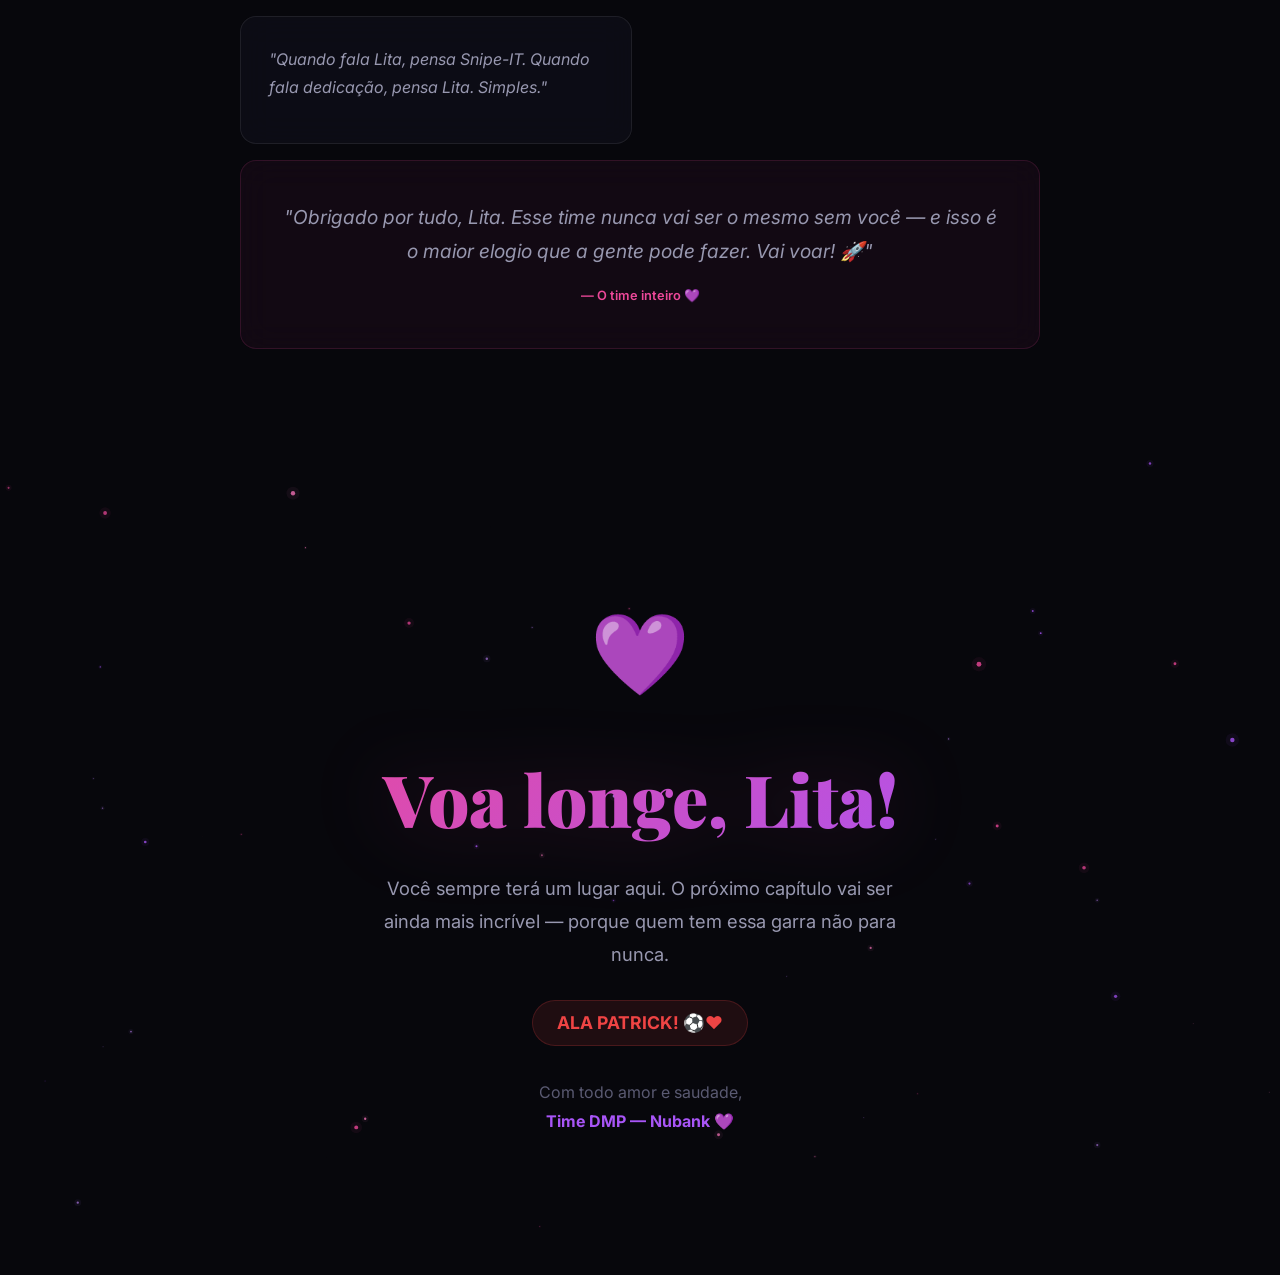
==== commit 22da74a9: "Redesign intro: 3-zone grid layout, text/heart/badges fully separated Made-with: Cursor" ====
--- a/lita-tribute/index.html
+++ b/lita-tribute/index.html
@@ -31,12 +31,16 @@
   <!-- INTRO -->
   <section class="intro" id="intro">
     <canvas id="heartCanvas"></canvas>
+
     <div class="intro-top">
       <div class="intro-sparkle">✦</div>
       <div class="intro-pre" id="typingPre"></div>
+    </div>
+
+    <div class="intro-middle">
       <h1 class="intro-name">Lita</h1>
     </div>
-    <!-- coração de partículas fica no meio sozinho -->
+
     <div class="intro-bottom">
       <div class="intro-sub" data-i18n="intro_sub">6 anos de histórias, risadas e muito amor 💜</div>
       <div class="intro-badges">
--- a/lita-tribute/style.css
+++ b/lita-tribute/style.css
@@ -170,10 +170,10 @@
 .intro {
   min-height: 100vh;
   min-height: 100svh;
-  display: flex;
-  flex-direction: column;
+  display: grid;
+  grid-template-rows: auto 1fr auto;
   align-items: center;
-  justify-content: flex-start;
+  justify-items: center;
   position: relative;
   overflow: hidden;
   padding: 0 24px;
@@ -185,22 +185,33 @@
   width: 100%;
   height: 100%;
   z-index: 0;
+  pointer-events: none;
 }
 
 .intro-top {
   position: relative;
+  z-index: 2;
+  text-align: center;
+  padding-top: 6vh;
+  padding-bottom: 2vh;
+  animation: fadeInScale 1.2s ease-out 0.3s both;
+}
+
+.intro-middle {
+  position: relative;
   z-index: 1;
-  text-align: center;
-  padding-top: 10vh;
-  animation: fadeInScale 1.2s ease-out 0.3s both;
+  width: 100%;
+  display: flex;
+  align-items: center;
+  justify-content: center;
 }
 
 .intro-bottom {
   position: relative;
-  z-index: 1;
+  z-index: 2;
   text-align: center;
-  margin-top: auto;
-  padding-bottom: 12vh;
+  padding-top: 2vh;
+  padding-bottom: 5vh;
   animation: fadeInUp 1s ease-out 0.8s both;
 }
 
@@ -218,12 +229,12 @@
 }
 
 .intro-pre {
-  font-size: clamp(1.4rem, 3.5vw, 2rem);
+  font-size: clamp(1rem, 2.5vw, 1.4rem);
   font-weight: 700;
   color: #fff;
   letter-spacing: 0.18em;
   text-transform: uppercase;
-  margin-bottom: 8px;
+  margin-bottom: 0;
   min-height: 1.5em;
   text-shadow: 0 0 20px rgba(236, 72, 153, 0.6), 0 0 60px rgba(236, 72, 153, 0.3);
 }
@@ -246,7 +257,7 @@
 
 .intro-name {
   font-family: var(--font-display);
-  font-size: clamp(3rem, 10vw, 5.5rem);
+  font-size: clamp(5rem, 16vw, 10rem);
   font-weight: 900;
   font-style: italic;
   background: var(--heart-gradient);
@@ -254,7 +265,6 @@
   -webkit-text-fill-color: transparent;
   background-clip: text;
   line-height: 1;
-  margin-bottom: 0;
   filter: drop-shadow(0 0 60px rgba(236, 72, 153, 0.35));
   animation: nameGlow 3s ease-in-out infinite alternate;
 }
@@ -265,9 +275,9 @@
 }
 
 .intro-sub {
-  font-size: 1.15rem;
+  font-size: 1.1rem;
   color: var(--text-secondary);
-  margin-bottom: 20px;
+  margin-bottom: 16px;
 }
 
 .intro-badges {
@@ -275,7 +285,6 @@
   gap: 10px;
   justify-content: center;
   flex-wrap: wrap;
-  animation: fadeInUp 1s ease-out 1s both;
 }
 
 .intro-badge {
@@ -301,7 +310,7 @@
   flex-direction: column;
   align-items: center;
   gap: 8px;
-  margin-top: 20px;
+  margin-top: 16px;
 }
 
 .scroll-hint span {
@@ -824,7 +833,7 @@
   .gallery-grid { grid-template-columns: 1fr; }
   .gallery-item.large { aspect-ratio: 16/9; }
   .gallery-item { aspect-ratio: 4/3; }
-  .intro-name { font-size: 4.5rem; }
+  .intro-name { font-size: clamp(3.5rem, 14vw, 5rem); }
   .intro-badges { gap: 6px; }
   .intro-badge { font-size: 0.7rem; padding: 5px 12px; }
   .stat-number-tribute { font-size: 2rem; }
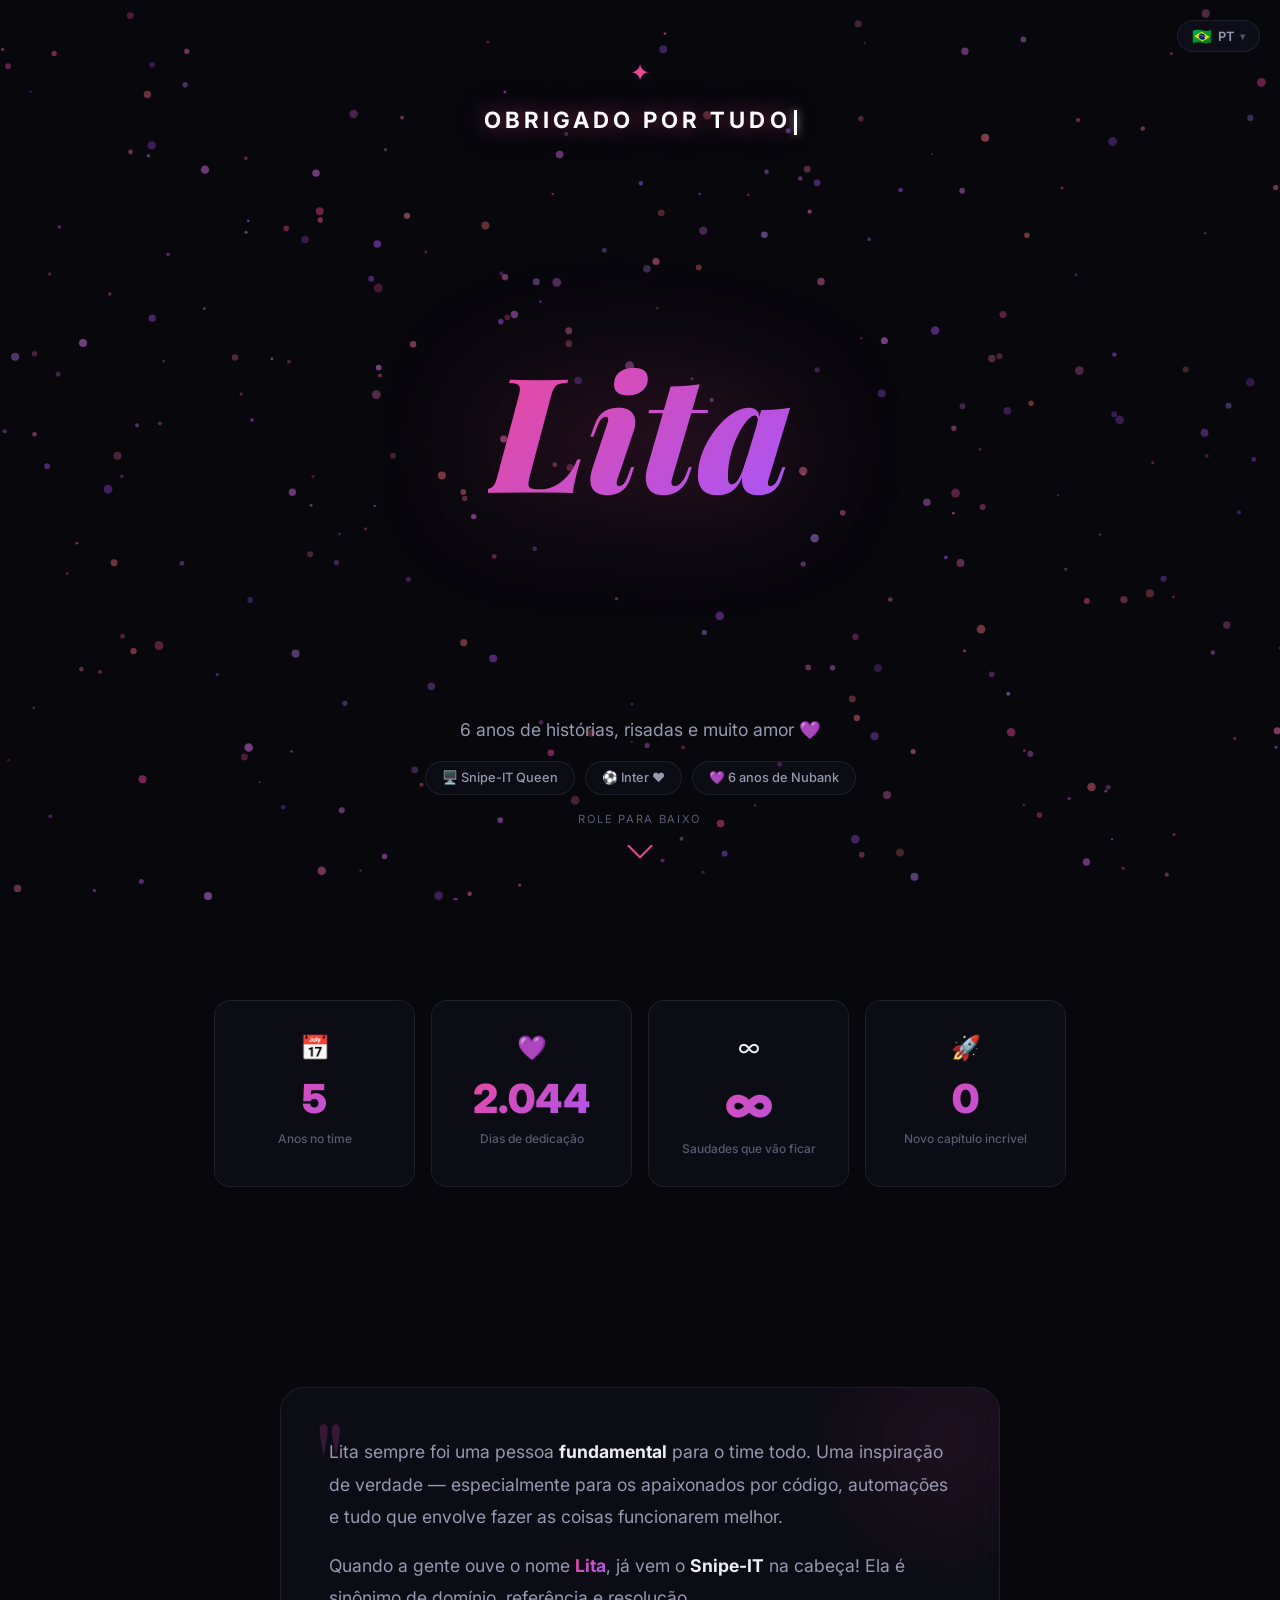
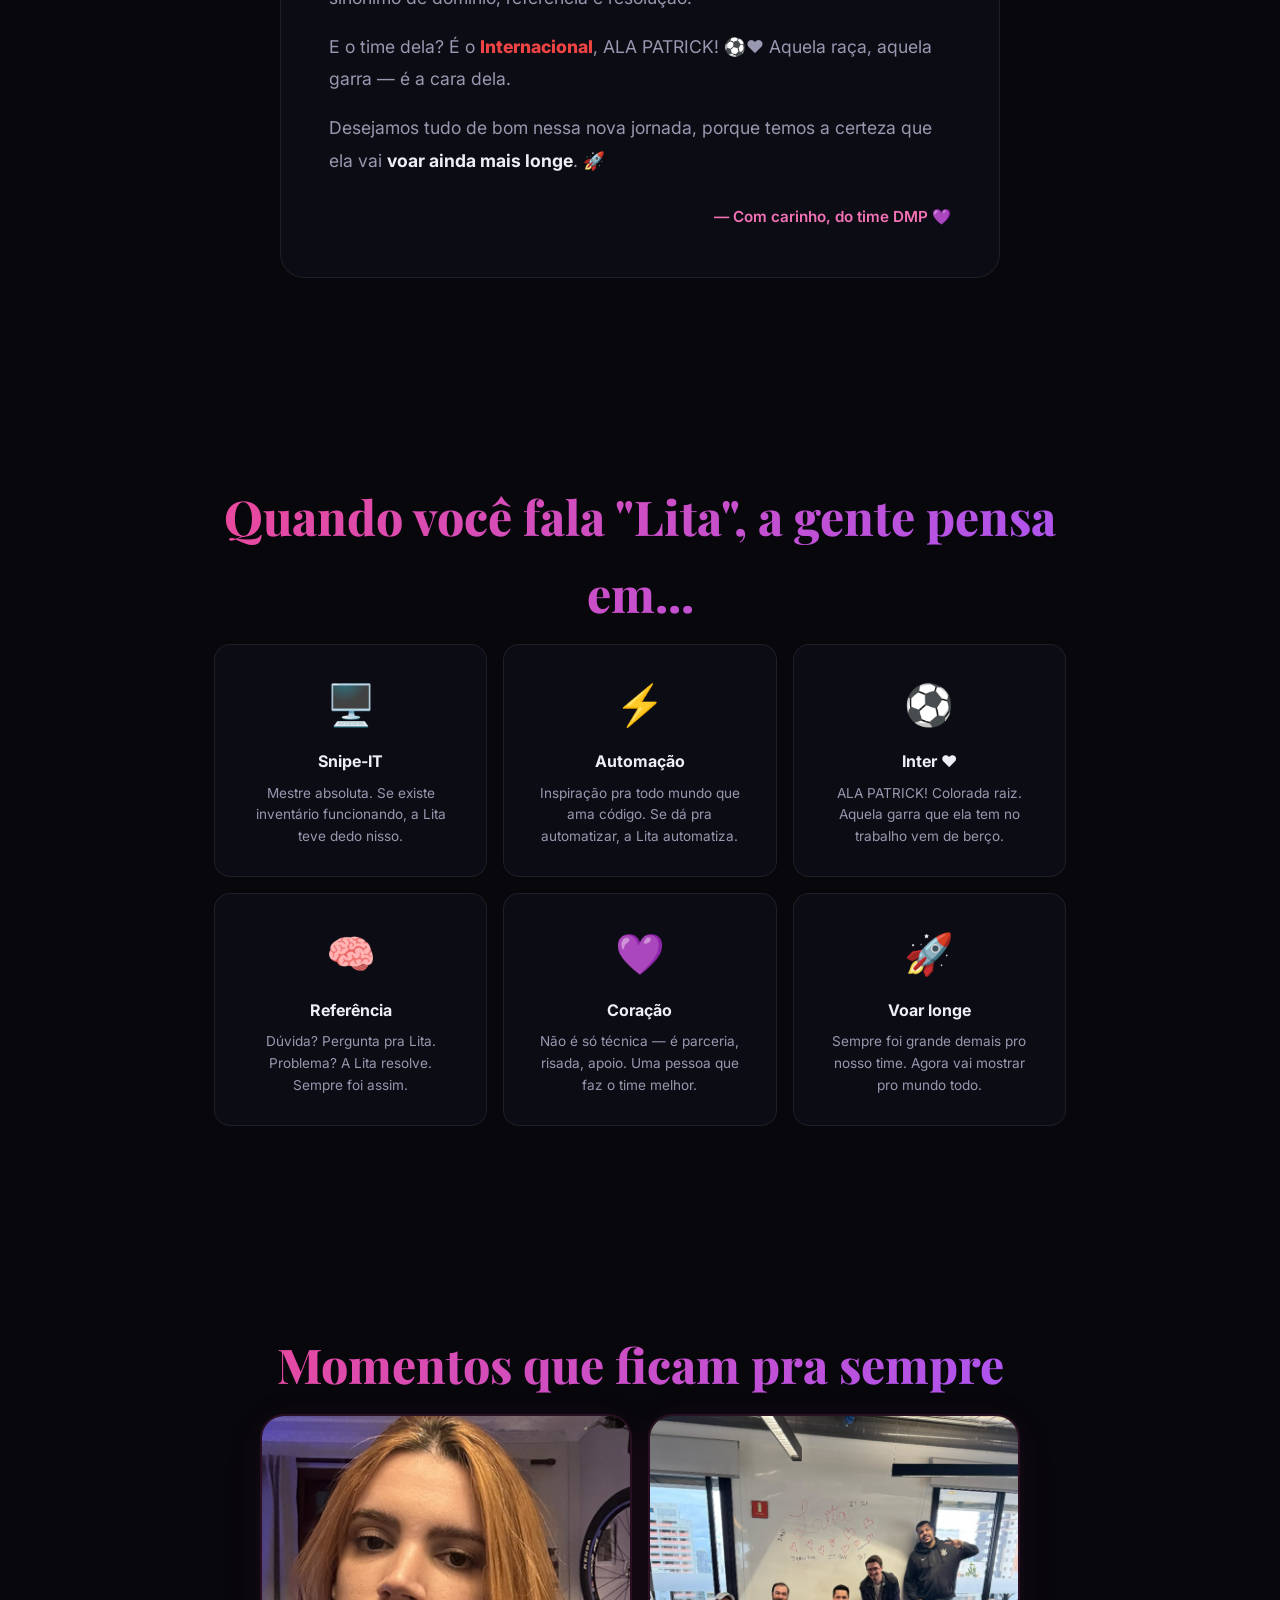
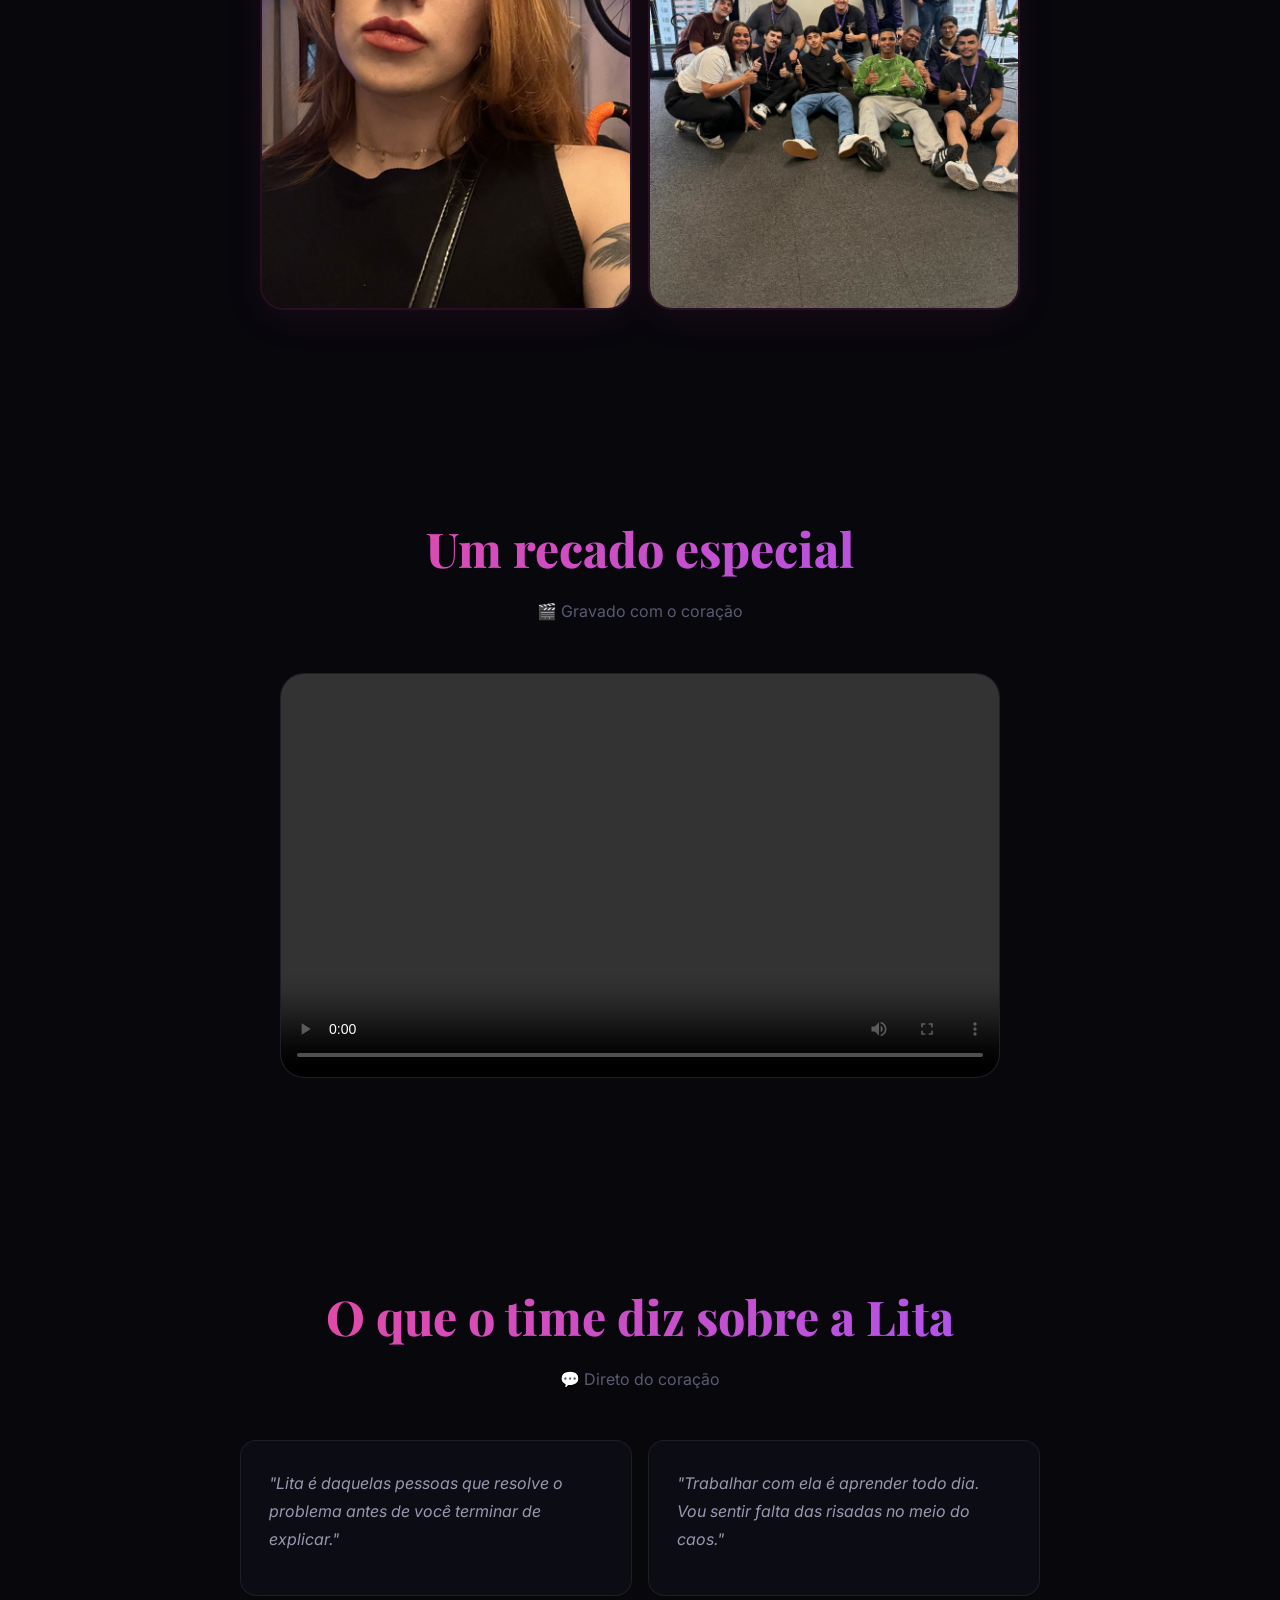
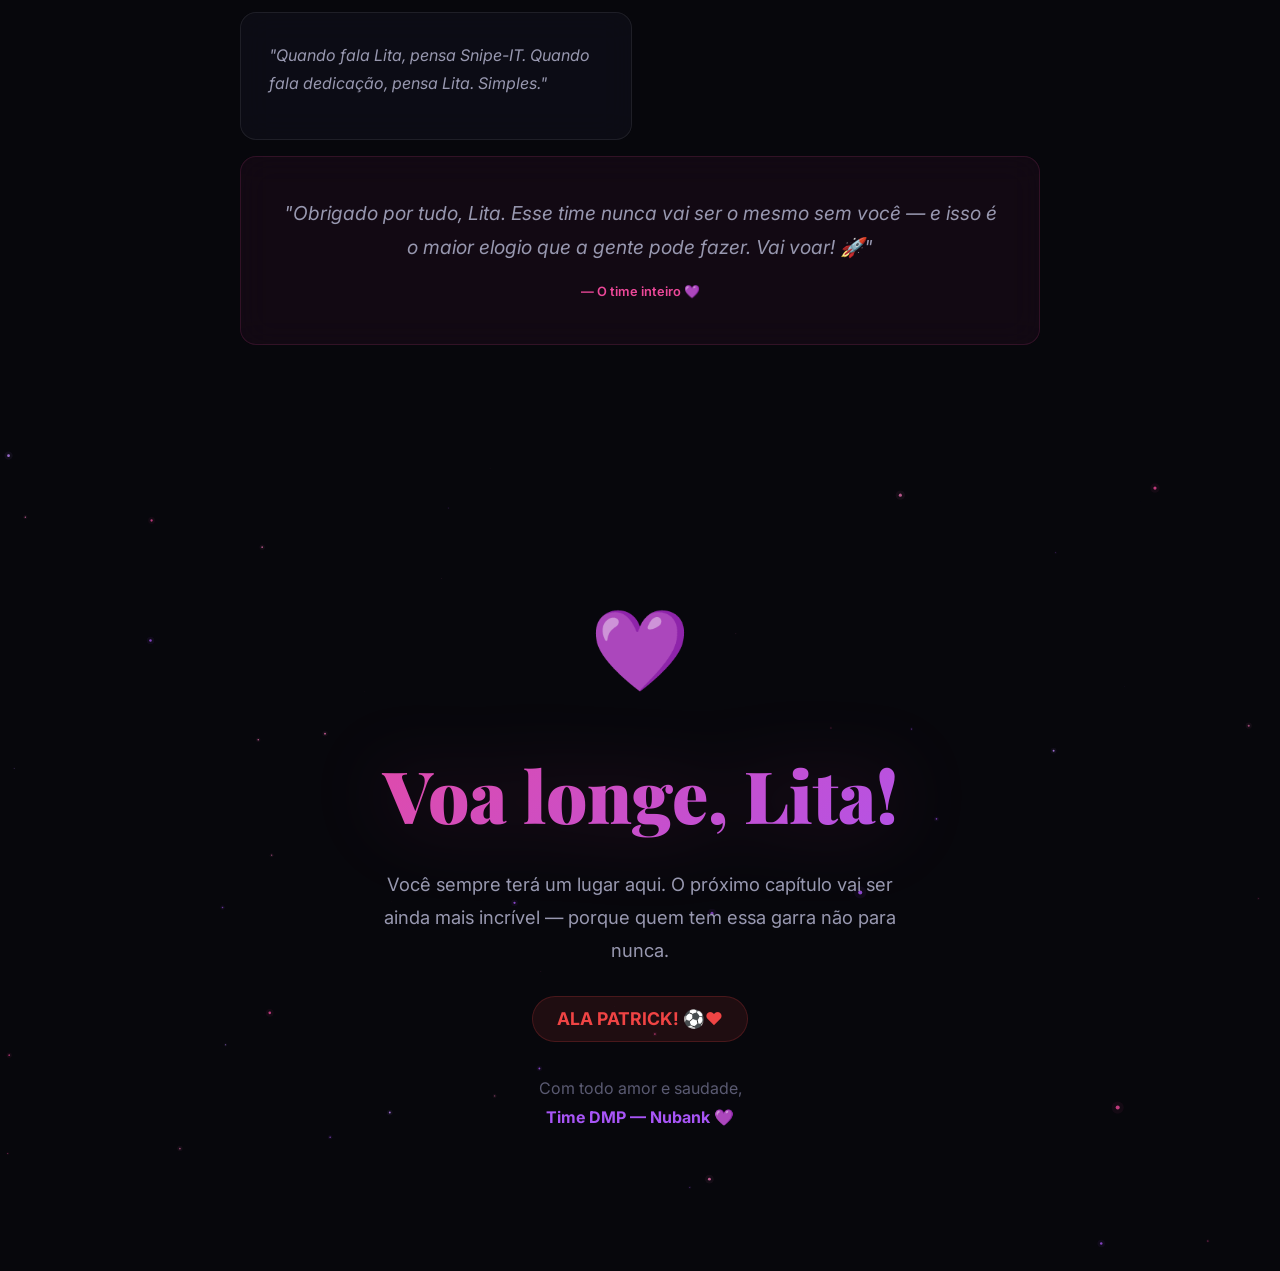
==== commit 0320463b: "Add Lita portrait photo to gallery Made-with: Cursor" ====
--- a/lita-tribute/index.html
+++ b/lita-tribute/index.html
@@ -141,8 +141,11 @@
   <section class="section gallery-section" id="galeria">
     <div class="container">
       <h2 class="section-title" data-i18n="gallery_title">Momentos que ficam pra sempre</h2>
-      <div class="gallery-grid" id="galleryGrid">
-        <div class="gallery-item hero-photo">
+      <div class="gallery-grid gallery-two" id="galleryGrid">
+        <div class="gallery-item">
+          <img src="assets/foto-lita.png" alt="Lita">
+        </div>
+        <div class="gallery-item">
           <img src="assets/foto1.png" alt="Time todo com a Lita">
         </div>
       </div>
--- a/lita-tribute/style.css
+++ b/lita-tribute/style.css
@@ -527,25 +527,30 @@
 .gallery-grid {
   display: grid;
   grid-template-columns: repeat(3, 1fr);
-  gap: 12px;
+  gap: 16px;
+}
+
+.gallery-grid.gallery-two {
+  grid-template-columns: 1fr 1fr;
+  max-width: 760px;
+  margin: 0 auto;
 }
 
 .gallery-item {
-  border-radius: var(--radius);
+  border-radius: var(--radius-lg);
   overflow: hidden;
   aspect-ratio: 1;
   transition: var(--transition);
+  border: 1px solid var(--glass-border);
+}
+
+.gallery-grid.gallery-two .gallery-item {
+  aspect-ratio: 3/4;
+  border: 2px solid var(--border-glow);
+  box-shadow: 0 8px 40px rgba(236, 72, 153, 0.08);
 }
 
 .gallery-item.large { grid-column: span 2; aspect-ratio: 2/1; }
-
-.gallery-item.hero-photo {
-  grid-column: 1 / -1;
-  aspect-ratio: auto;
-  max-height: 500px;
-  border: 2px solid var(--border-glow);
-  box-shadow: 0 8px 40px rgba(236, 72, 153, 0.12);
-}
 
 .gallery-item:hover { transform: scale(1.03); z-index: 2; box-shadow: 0 16px 50px rgba(236, 72, 153, 0.15); }
 
@@ -713,6 +718,59 @@
 
 .quote-author { font-size: 0.8rem; font-weight: 600; color: var(--pink); }
 
+/* =================== BIEL MESSAGE =================== */
+
+.biel-section { padding: 80px 0; }
+
+.biel-card {
+  border-radius: var(--radius-lg);
+  padding: 48px 40px;
+  max-width: 640px;
+  margin: 0 auto;
+  text-align: center;
+  position: relative;
+  overflow: hidden;
+  border-color: rgba(168, 85, 247, 0.15);
+}
+
+.biel-card::before {
+  content: '';
+  position: absolute;
+  top: -60px;
+  left: 50%;
+  transform: translateX(-50%);
+  width: 200px;
+  height: 200px;
+  background: radial-gradient(circle, rgba(168, 85, 247, 0.1) 0%, transparent 70%);
+  pointer-events: none;
+}
+
+.biel-avatar {
+  font-size: 3rem;
+  margin-bottom: 24px;
+}
+
+.biel-text {
+  font-size: 1.05rem;
+  color: var(--text-secondary);
+  line-height: 1.85;
+  margin-bottom: 16px;
+}
+
+.biel-text:last-of-type { margin-bottom: 24px; }
+
+.biel-highlight {
+  color: var(--text);
+  font-weight: 500;
+}
+
+.biel-from {
+  font-size: 1rem;
+  font-weight: 700;
+  color: var(--purple-light);
+  letter-spacing: 0.03em;
+}
+
 /* =================== FINAL =================== */
 
 .final-section {
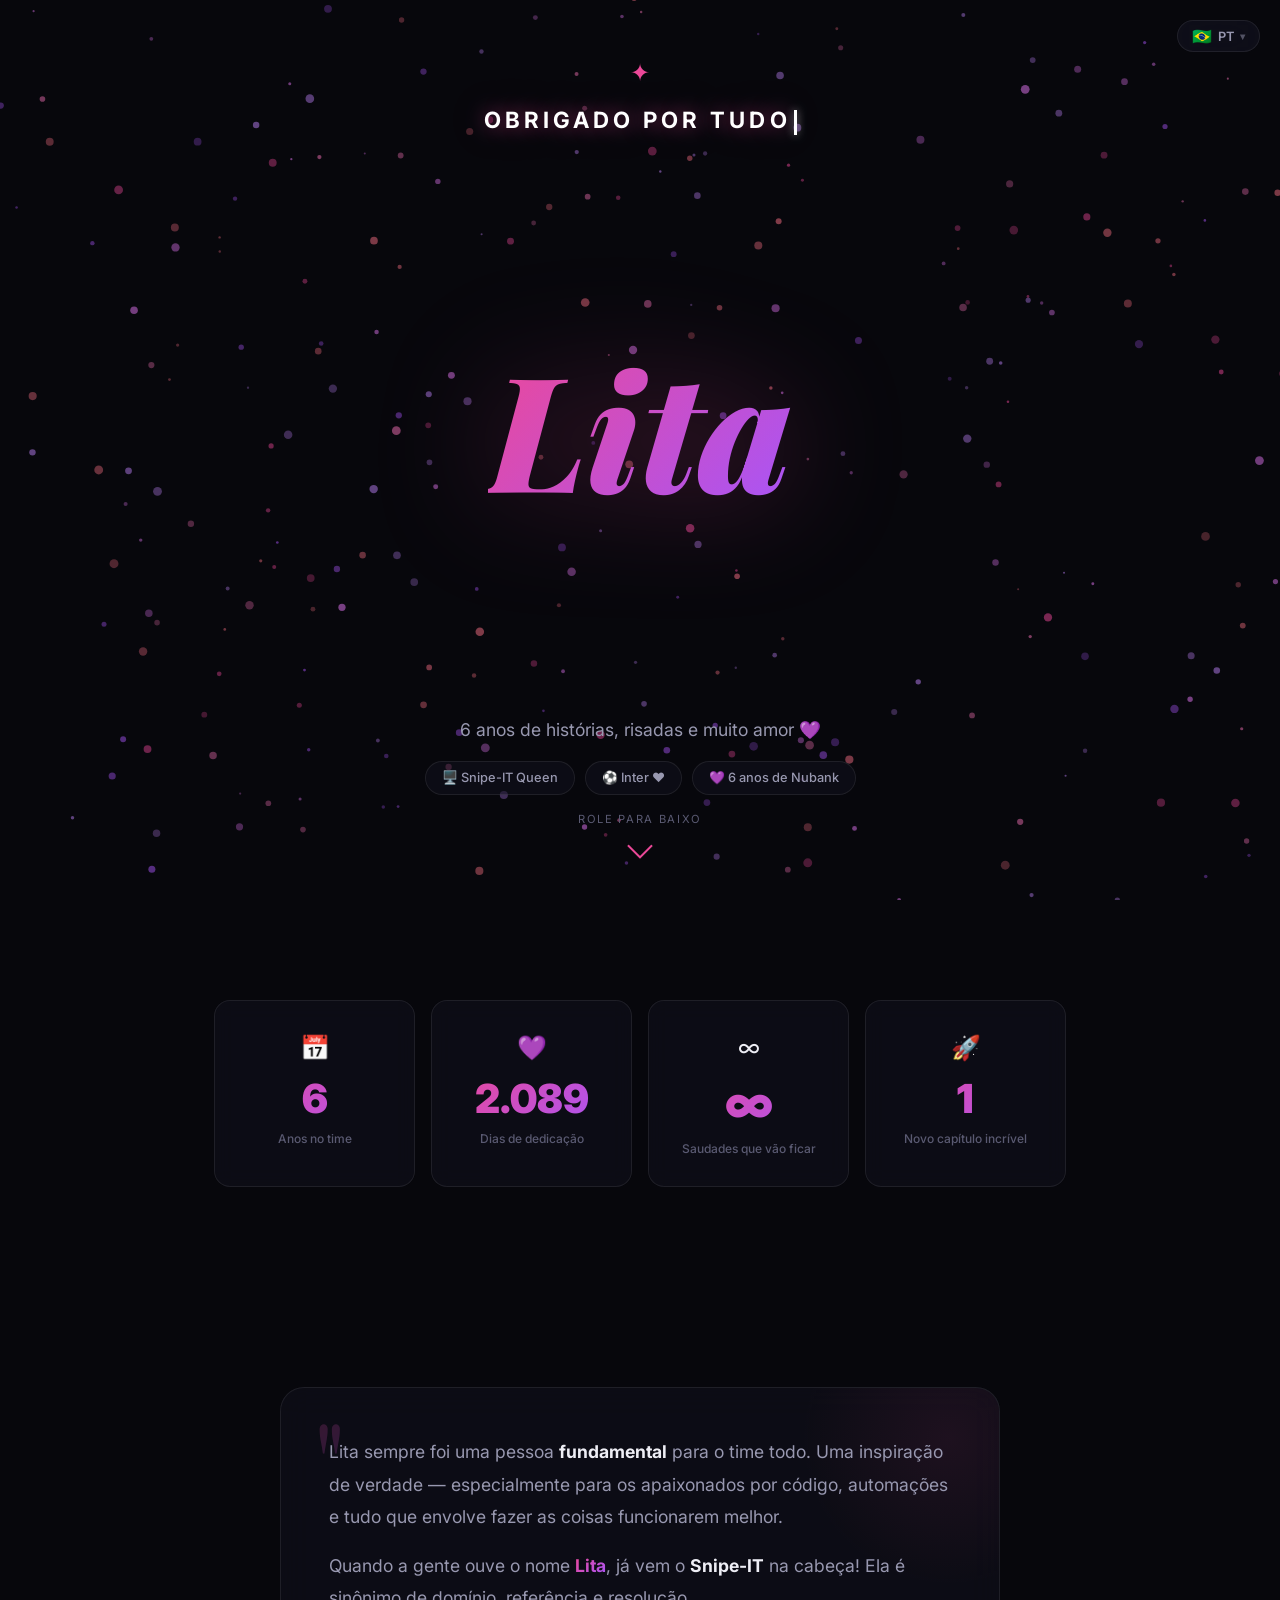
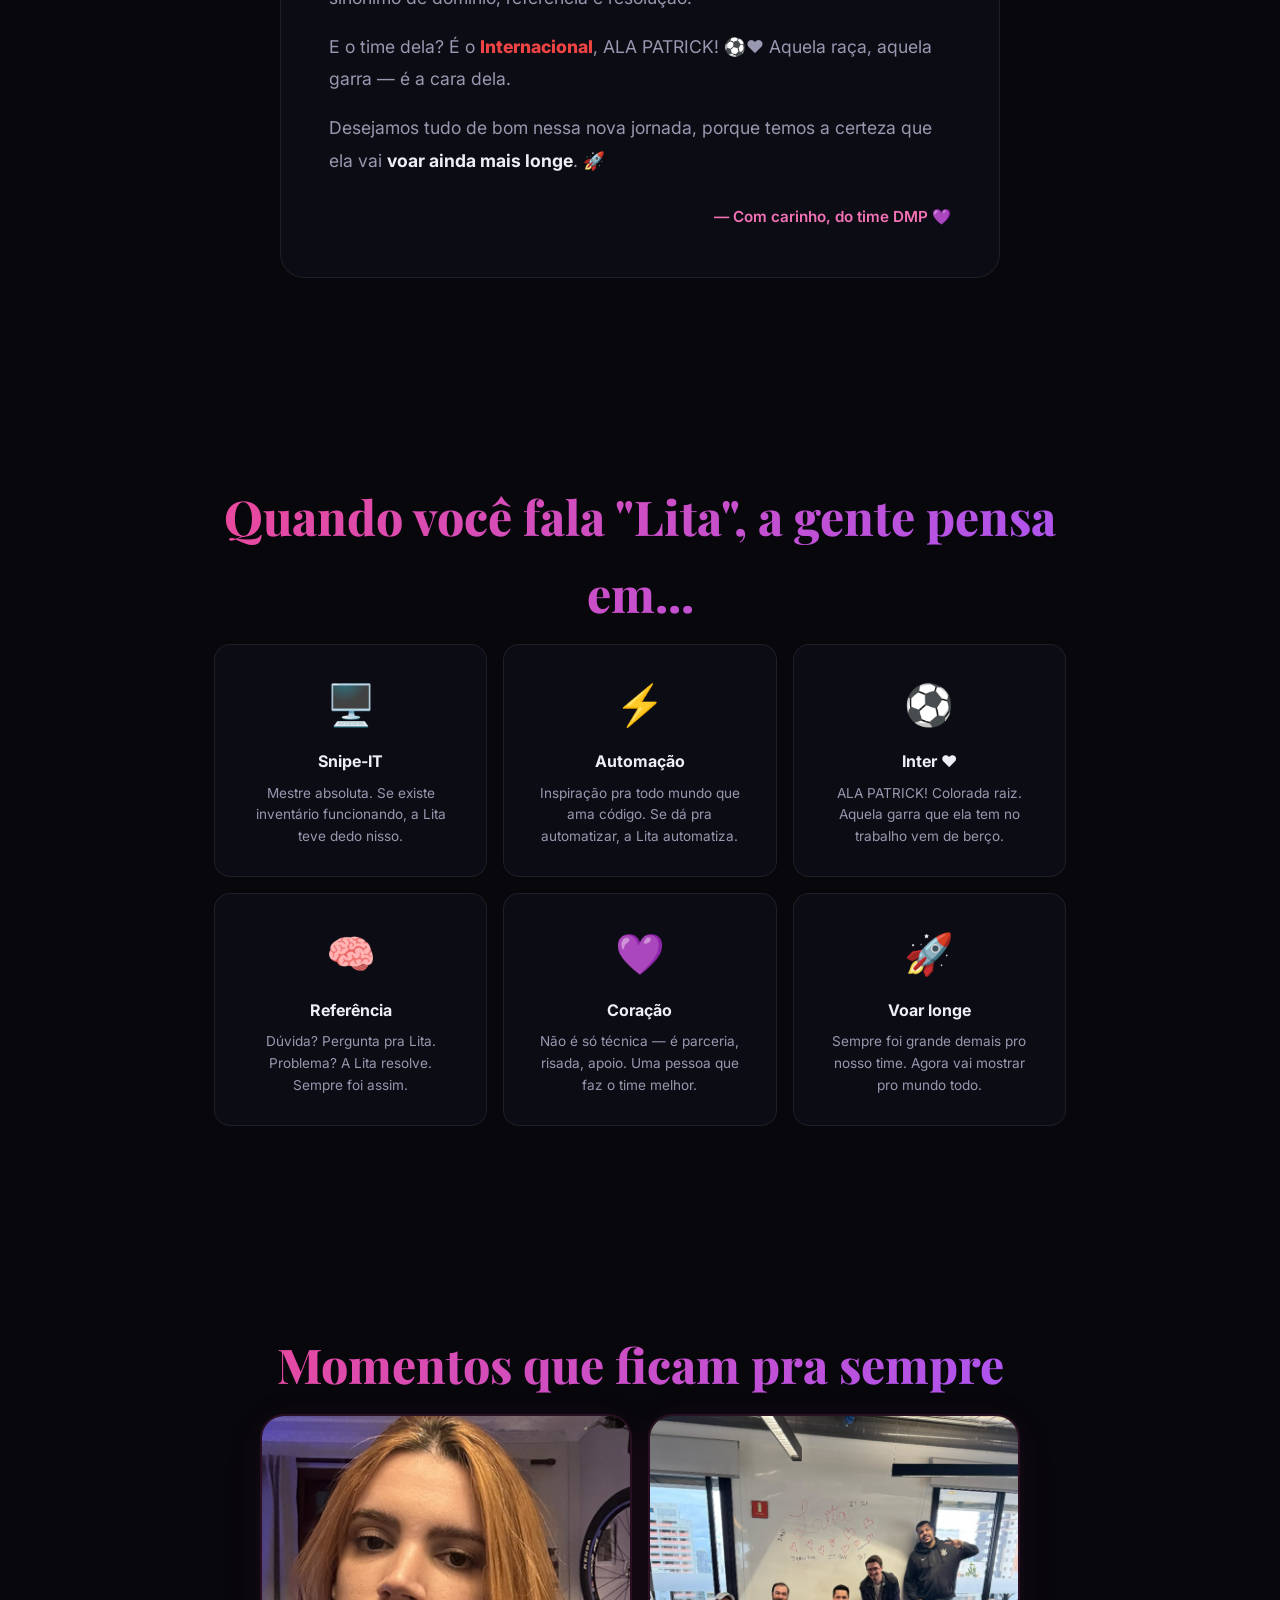
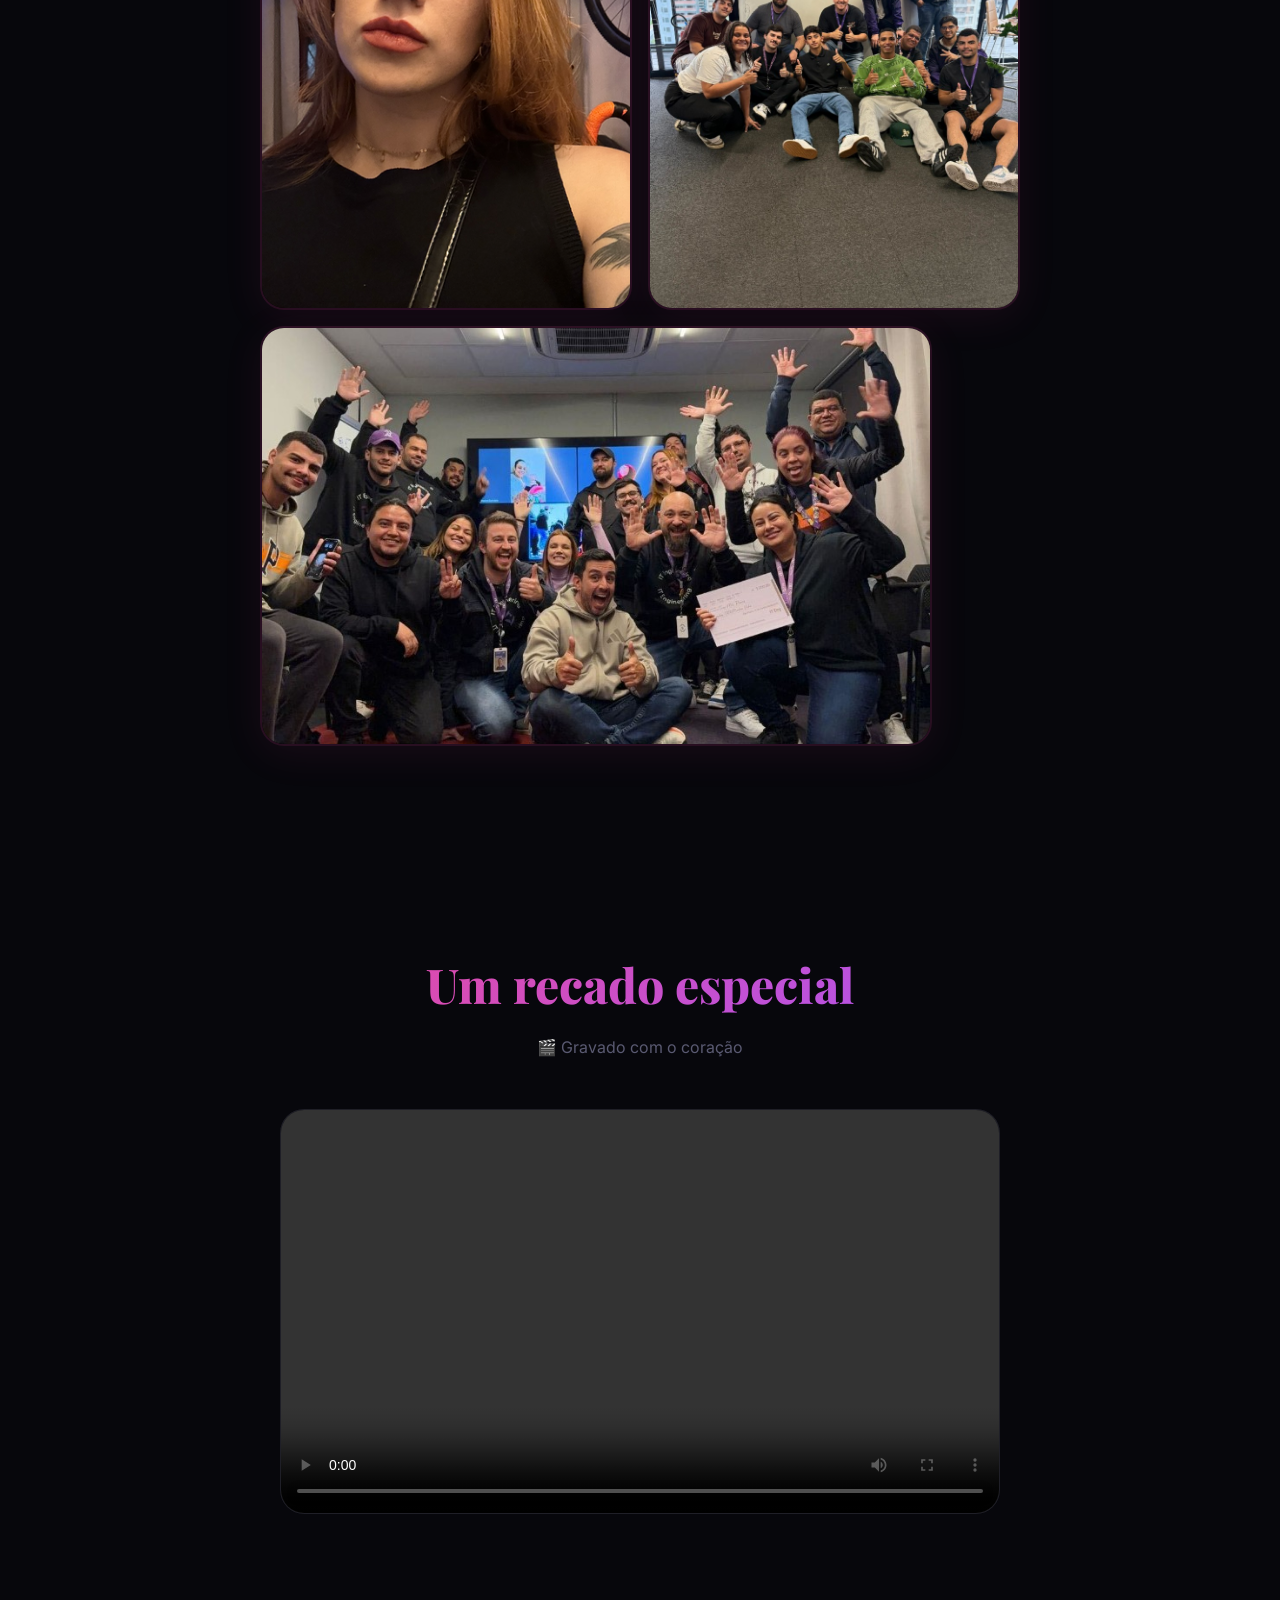
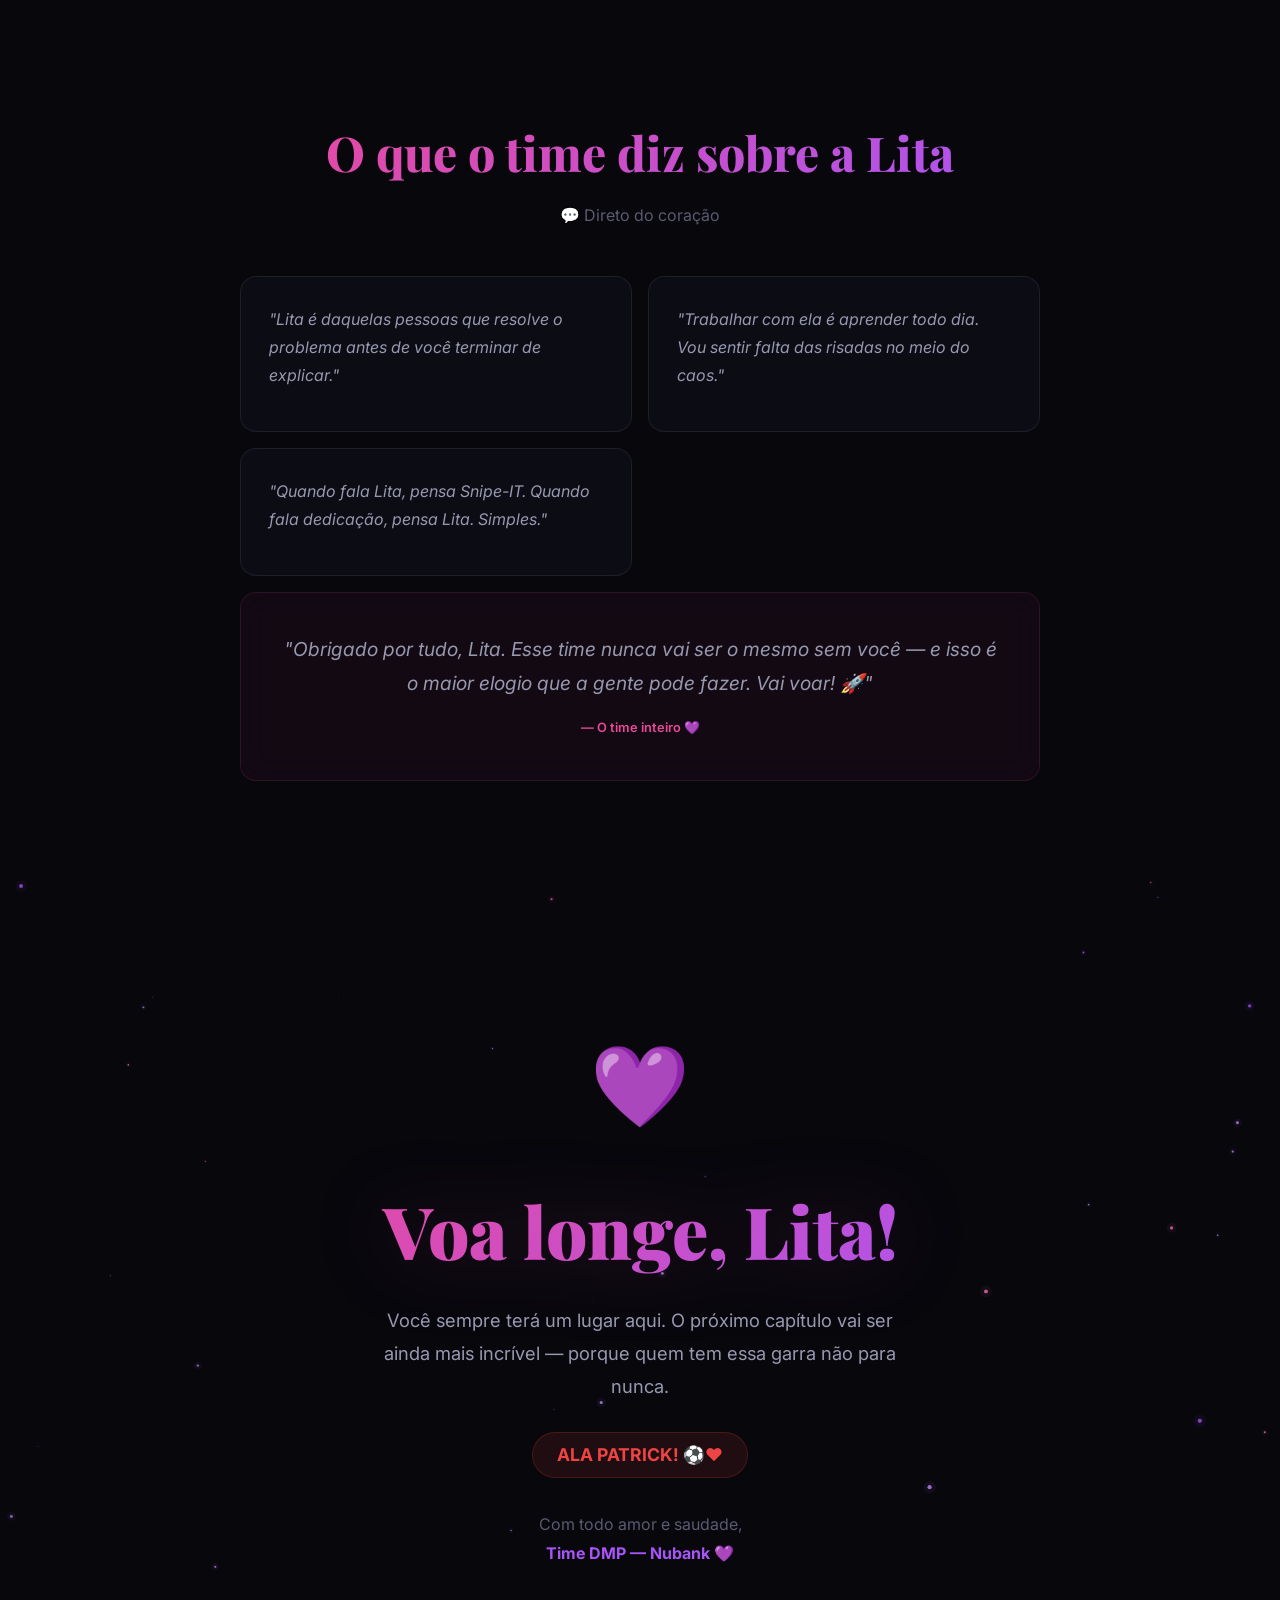
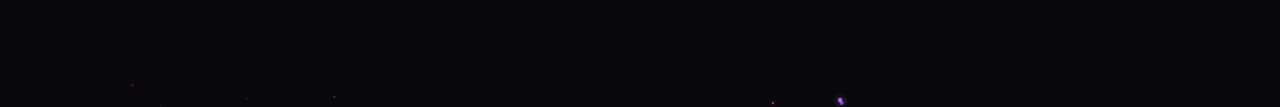
==== commit cd820ef8: "Add team celebration photo to gallery Made-with: Cursor" ====
--- a/lita-tribute/index.html
+++ b/lita-tribute/index.html
@@ -141,12 +141,15 @@
   <section class="section gallery-section" id="galeria">
     <div class="container">
       <h2 class="section-title" data-i18n="gallery_title">Momentos que ficam pra sempre</h2>
-      <div class="gallery-grid gallery-two" id="galleryGrid">
+      <div class="gallery-grid gallery-three" id="galleryGrid">
         <div class="gallery-item">
           <img src="assets/foto-lita.png" alt="Lita">
         </div>
         <div class="gallery-item">
           <img src="assets/foto1.png" alt="Time todo com a Lita">
+        </div>
+        <div class="gallery-item">
+          <img src="assets/foto-time.png" alt="Time celebrando">
         </div>
       </div>
     </div>
--- a/lita-tribute/style.css
+++ b/lita-tribute/style.css
@@ -536,6 +536,18 @@
   margin: 0 auto;
 }
 
+.gallery-grid.gallery-three {
+  grid-template-columns: 1fr 1fr;
+  max-width: 760px;
+  margin: 0 auto;
+}
+
+.gallery-grid.gallery-three .gallery-item:last-child {
+  grid-column: 1 / -1;
+  aspect-ratio: 16/10;
+  max-height: 420px;
+}
+
 .gallery-item {
   border-radius: var(--radius-lg);
   overflow: hidden;
@@ -544,7 +556,8 @@
   border: 1px solid var(--glass-border);
 }
 
-.gallery-grid.gallery-two .gallery-item {
+.gallery-grid.gallery-two .gallery-item,
+.gallery-grid.gallery-three .gallery-item {
   aspect-ratio: 3/4;
   border: 2px solid var(--border-glow);
   box-shadow: 0 8px 40px rgba(236, 72, 153, 0.08);
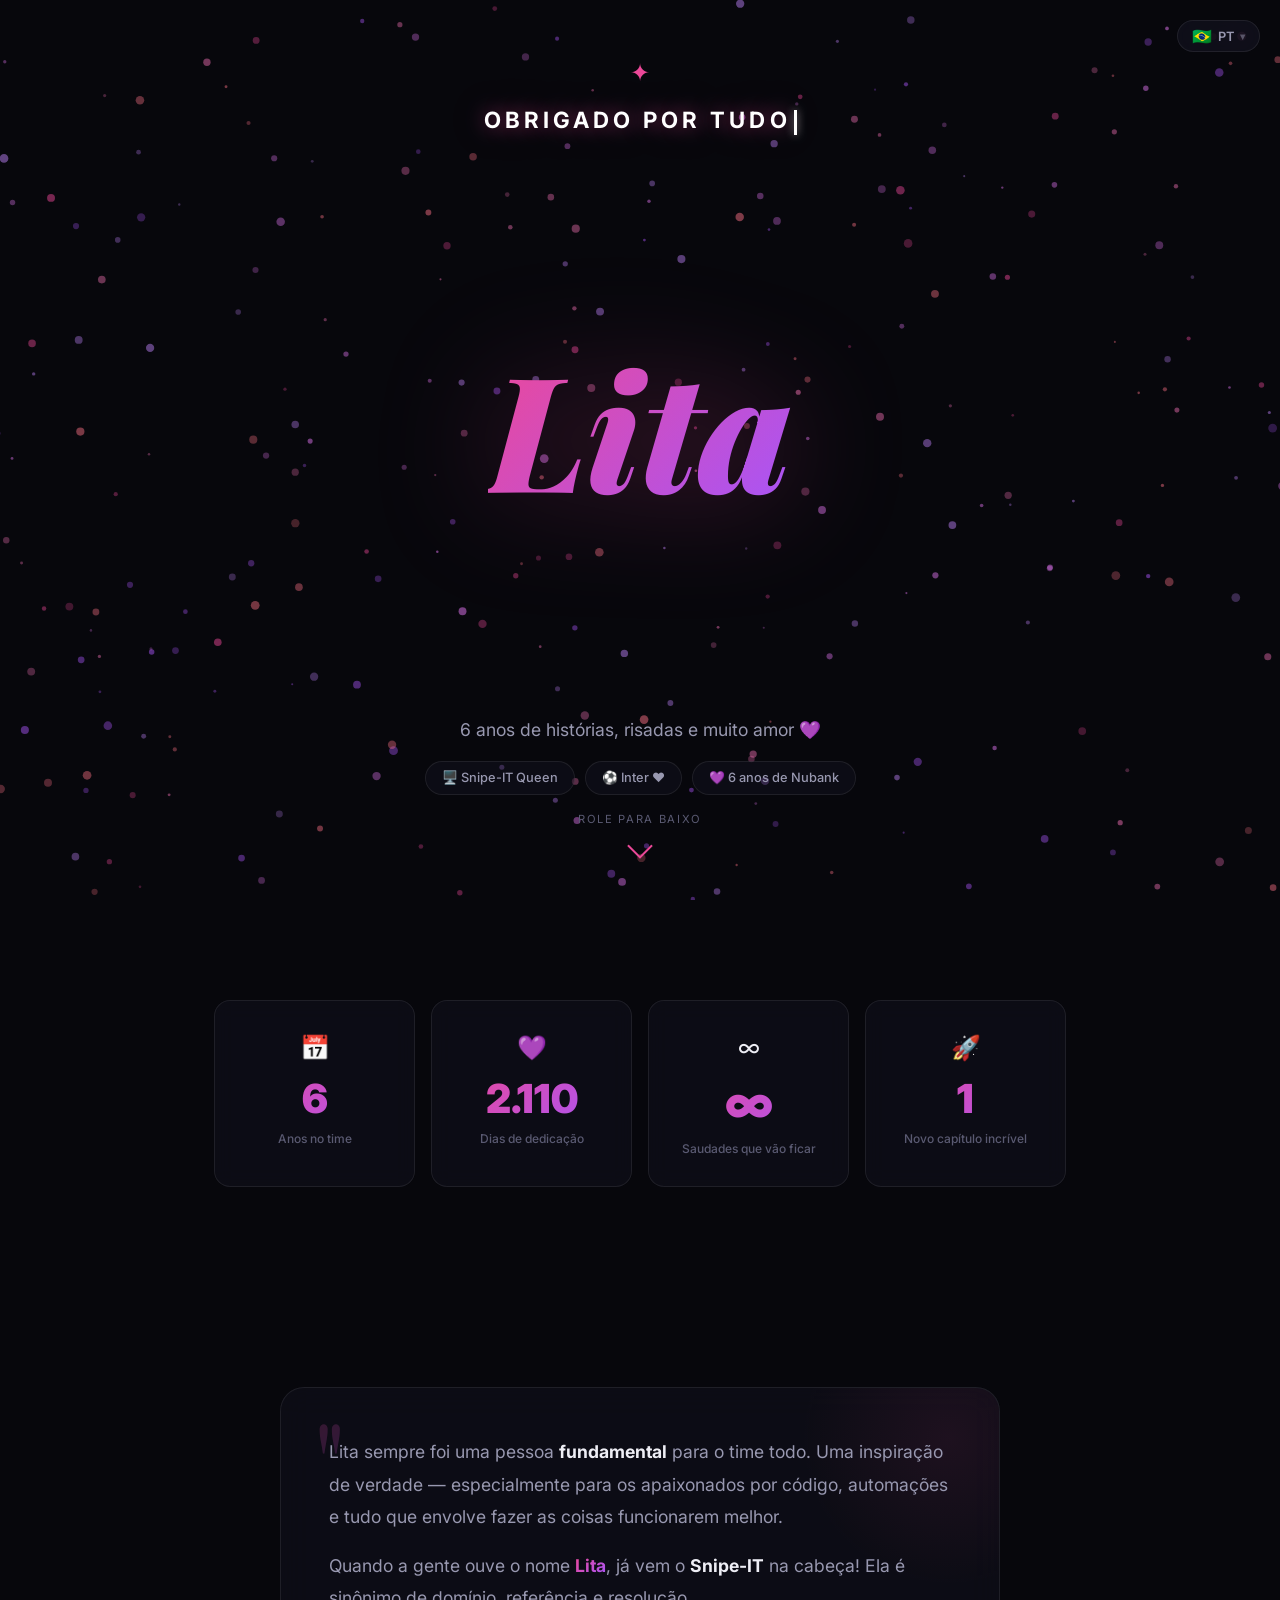
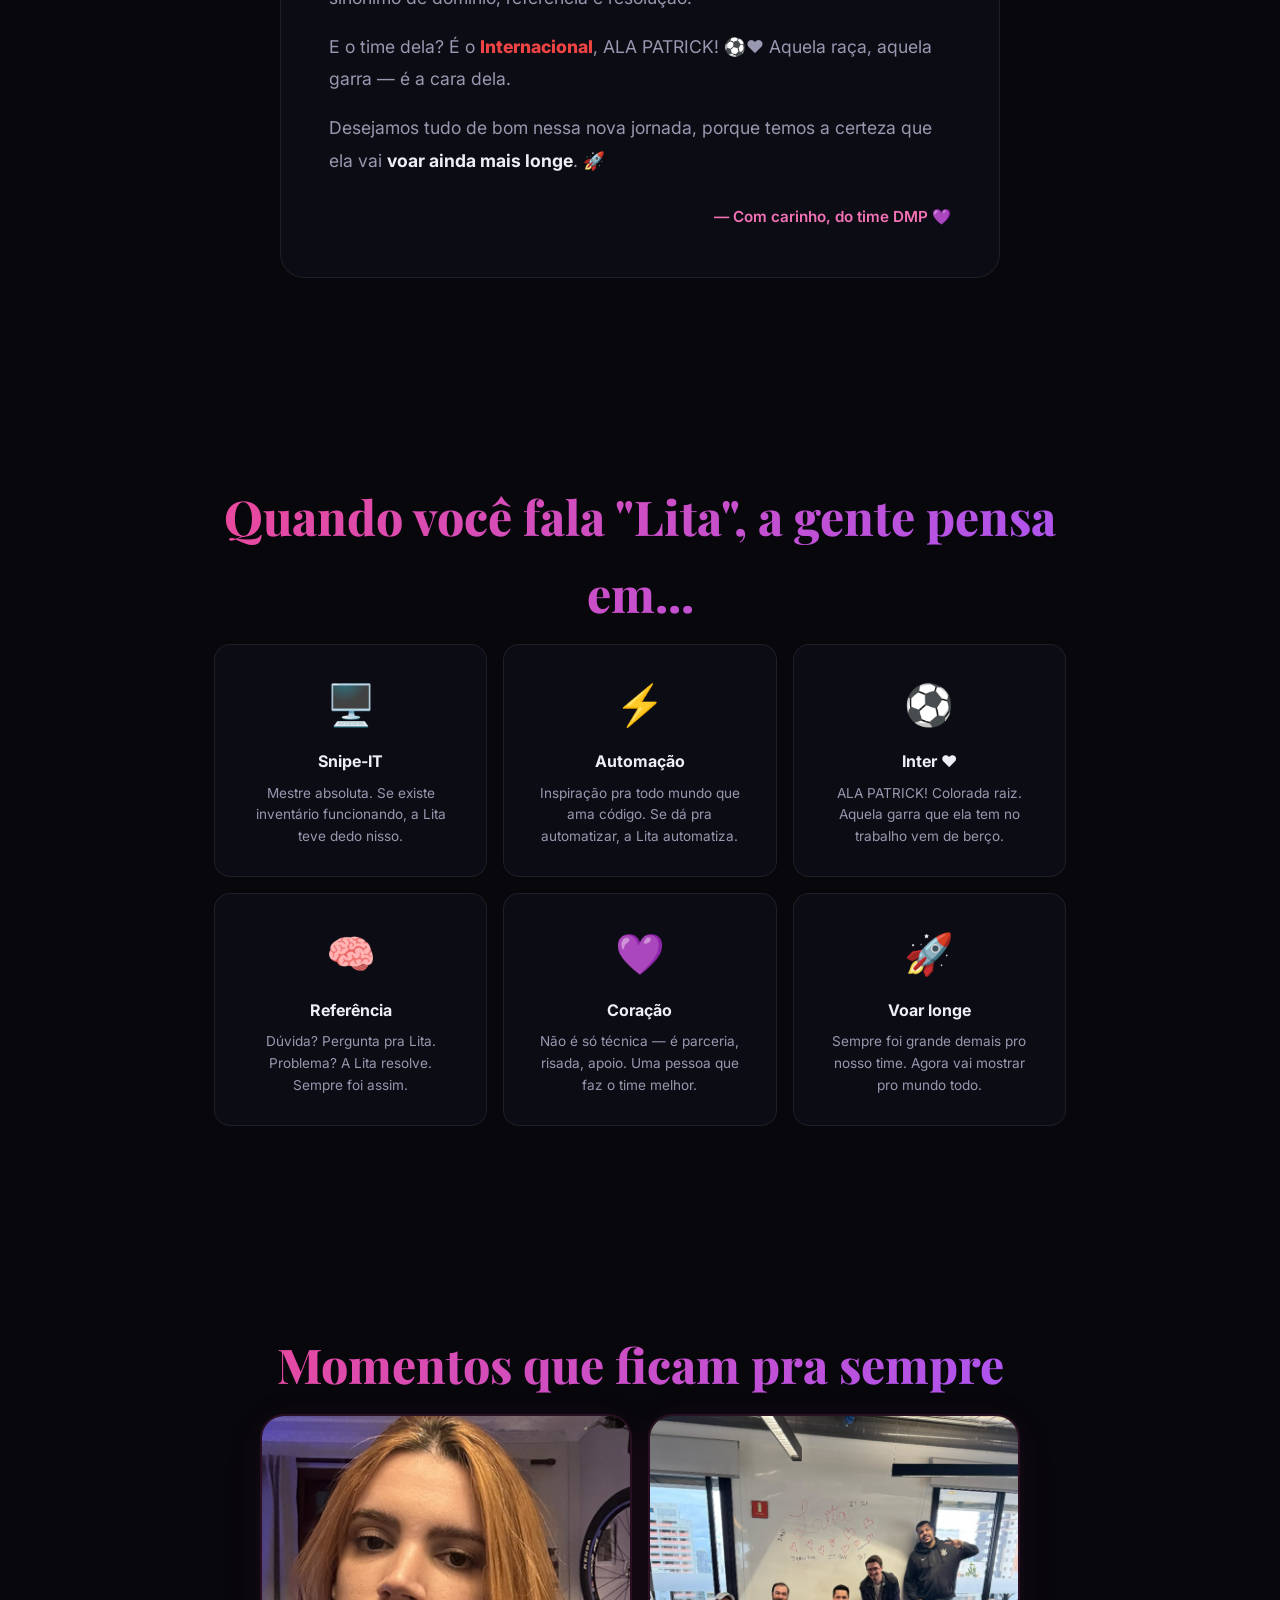
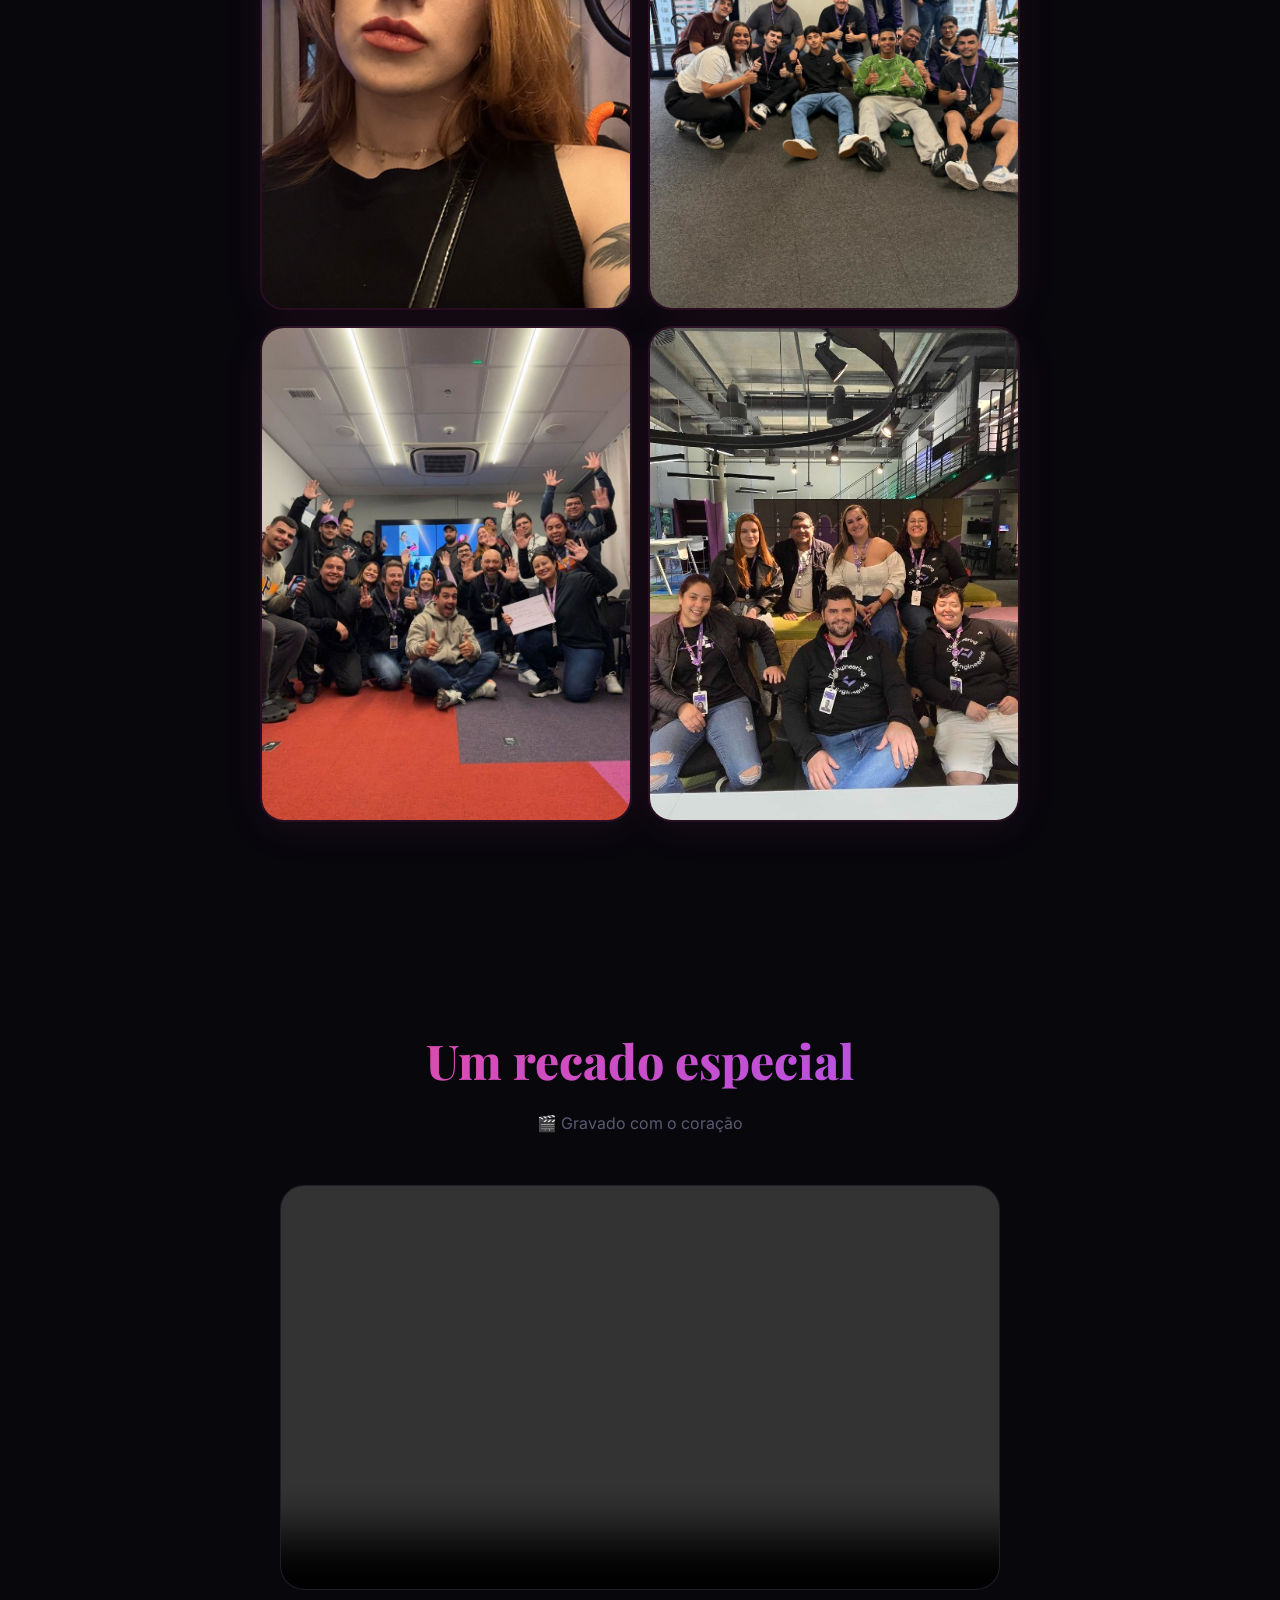
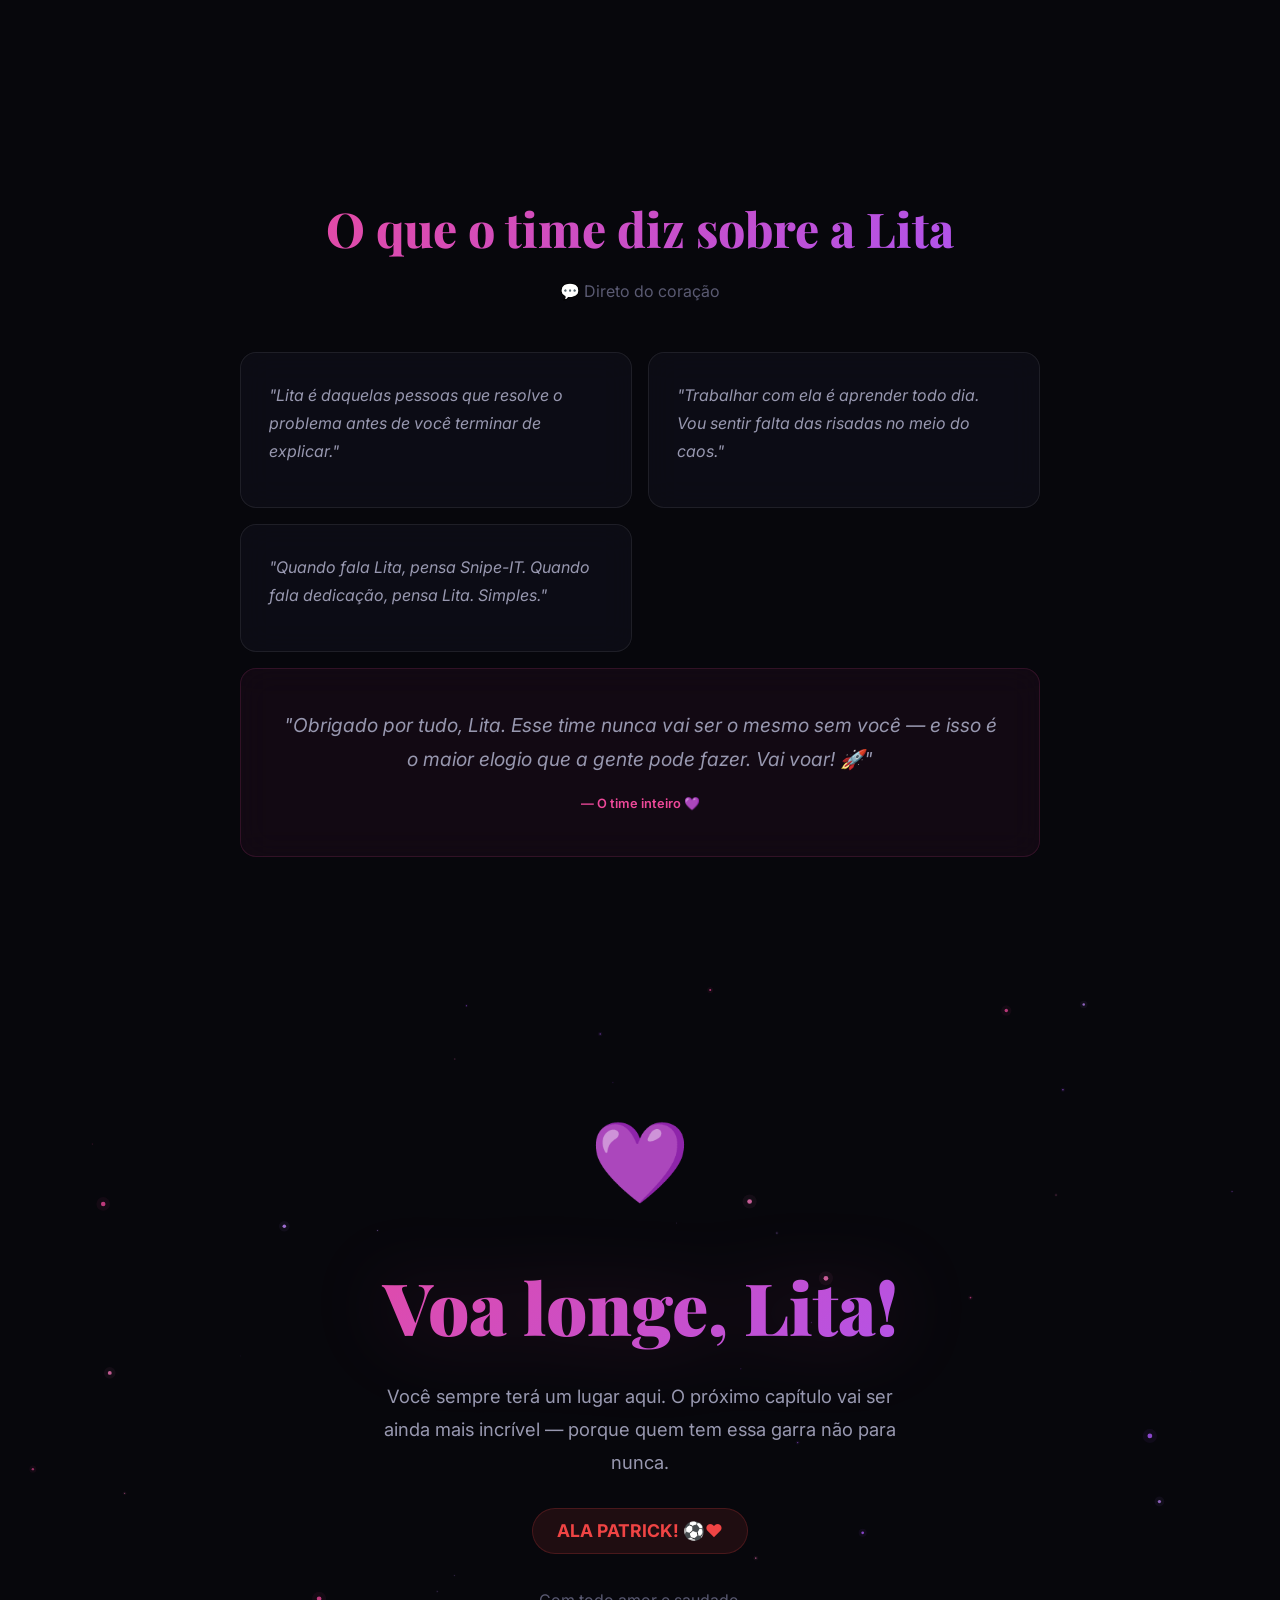
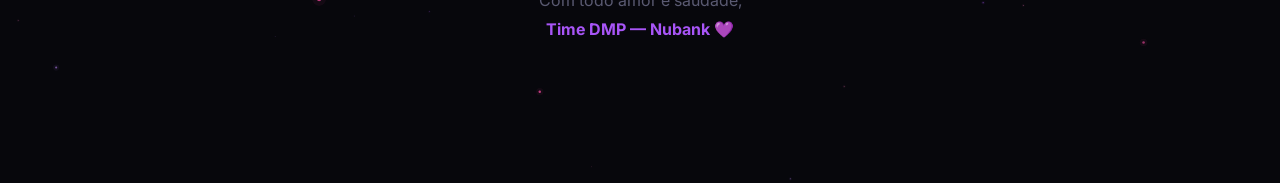
==== commit 91d44c46: "Add Nubank office team photo to gallery Made-with: Cursor" ====
--- a/lita-tribute/index.html
+++ b/lita-tribute/index.html
@@ -141,7 +141,7 @@
   <section class="section gallery-section" id="galeria">
     <div class="container">
       <h2 class="section-title" data-i18n="gallery_title">Momentos que ficam pra sempre</h2>
-      <div class="gallery-grid gallery-three" id="galleryGrid">
+      <div class="gallery-grid gallery-four" id="galleryGrid">
         <div class="gallery-item">
           <img src="assets/foto-lita.png" alt="Lita">
         </div>
@@ -150,6 +150,9 @@
         </div>
         <div class="gallery-item">
           <img src="assets/foto-time.png" alt="Time celebrando">
+        </div>
+        <div class="gallery-item">
+          <img src="assets/foto-nubank.png" alt="Time no Nubank">
         </div>
       </div>
     </div>
--- a/lita-tribute/style.css
+++ b/lita-tribute/style.css
@@ -548,6 +548,12 @@
   max-height: 420px;
 }
 
+.gallery-grid.gallery-four {
+  grid-template-columns: 1fr 1fr;
+  max-width: 760px;
+  margin: 0 auto;
+}
+
 .gallery-item {
   border-radius: var(--radius-lg);
   overflow: hidden;
@@ -557,7 +563,8 @@
 }
 
 .gallery-grid.gallery-two .gallery-item,
-.gallery-grid.gallery-three .gallery-item {
+.gallery-grid.gallery-three .gallery-item,
+.gallery-grid.gallery-four .gallery-item {
   aspect-ratio: 3/4;
   border: 2px solid var(--border-glow);
   box-shadow: 0 8px 40px rgba(236, 72, 153, 0.08);
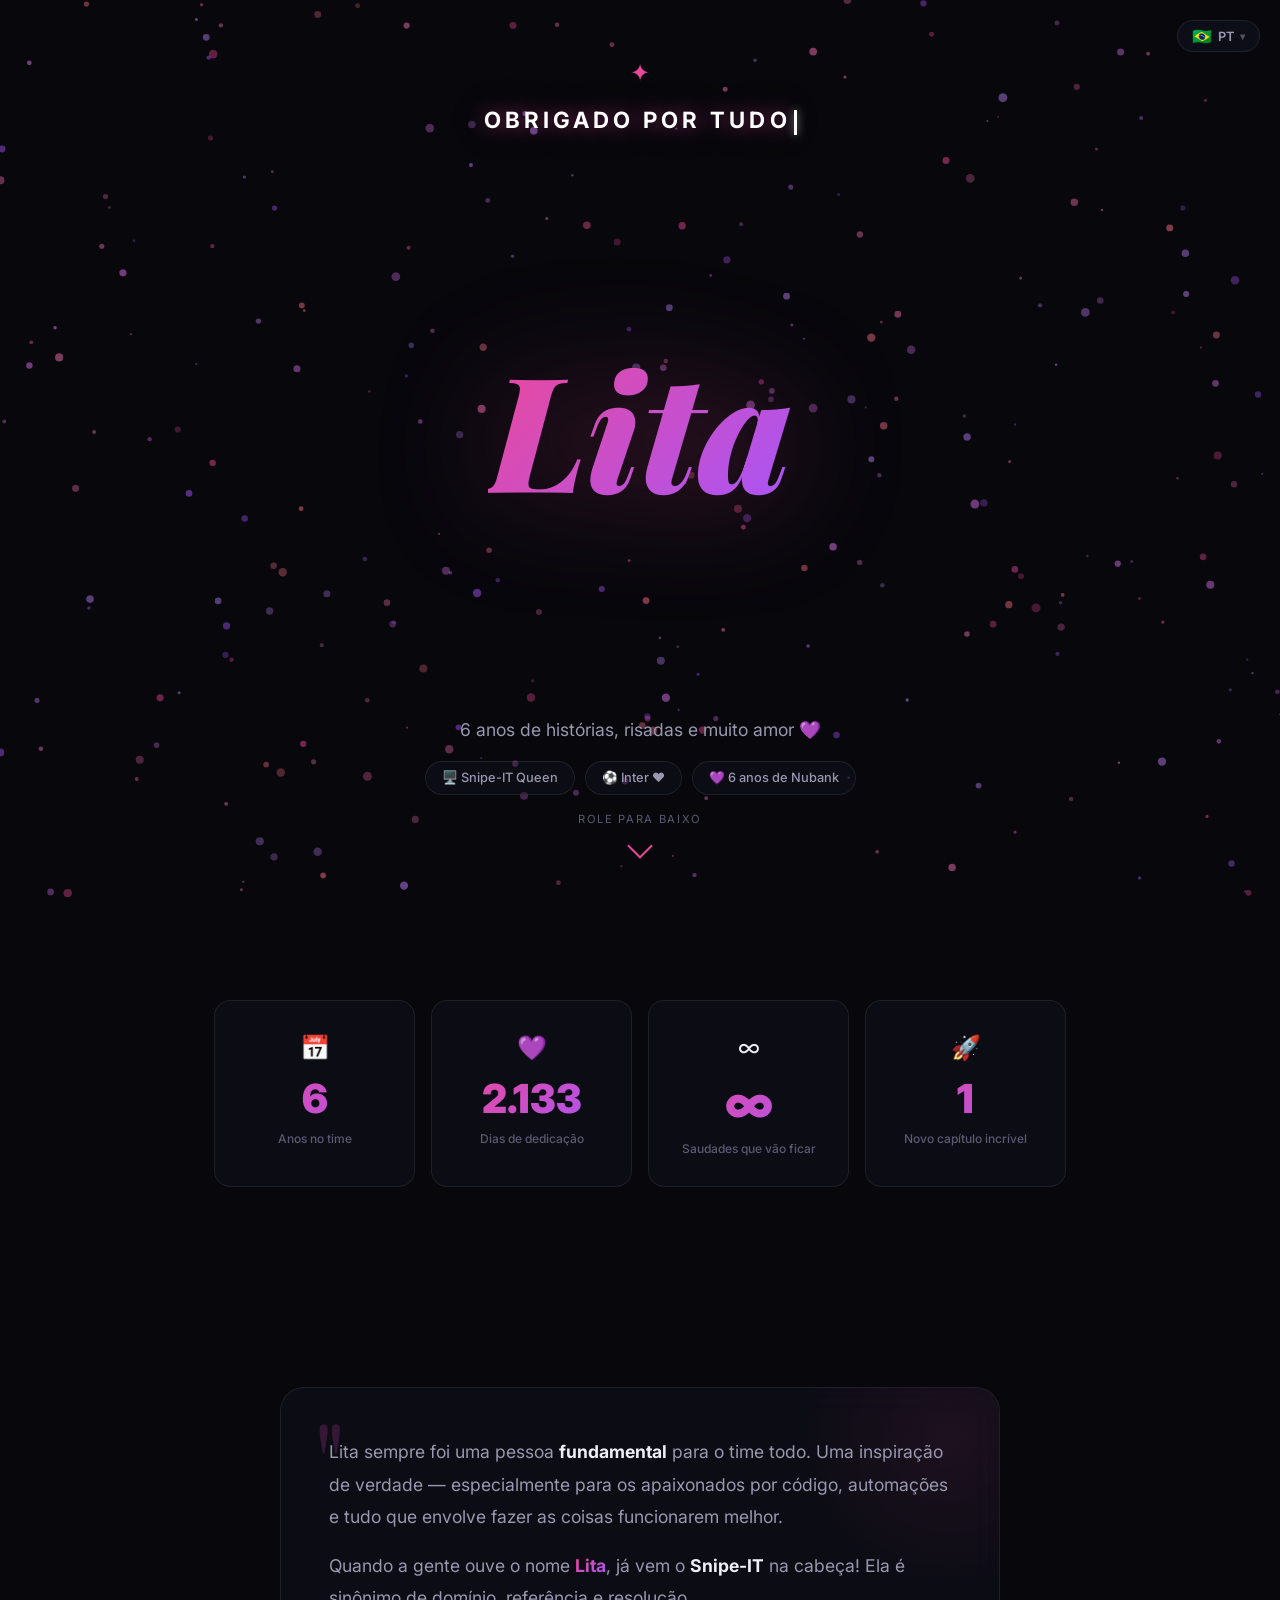
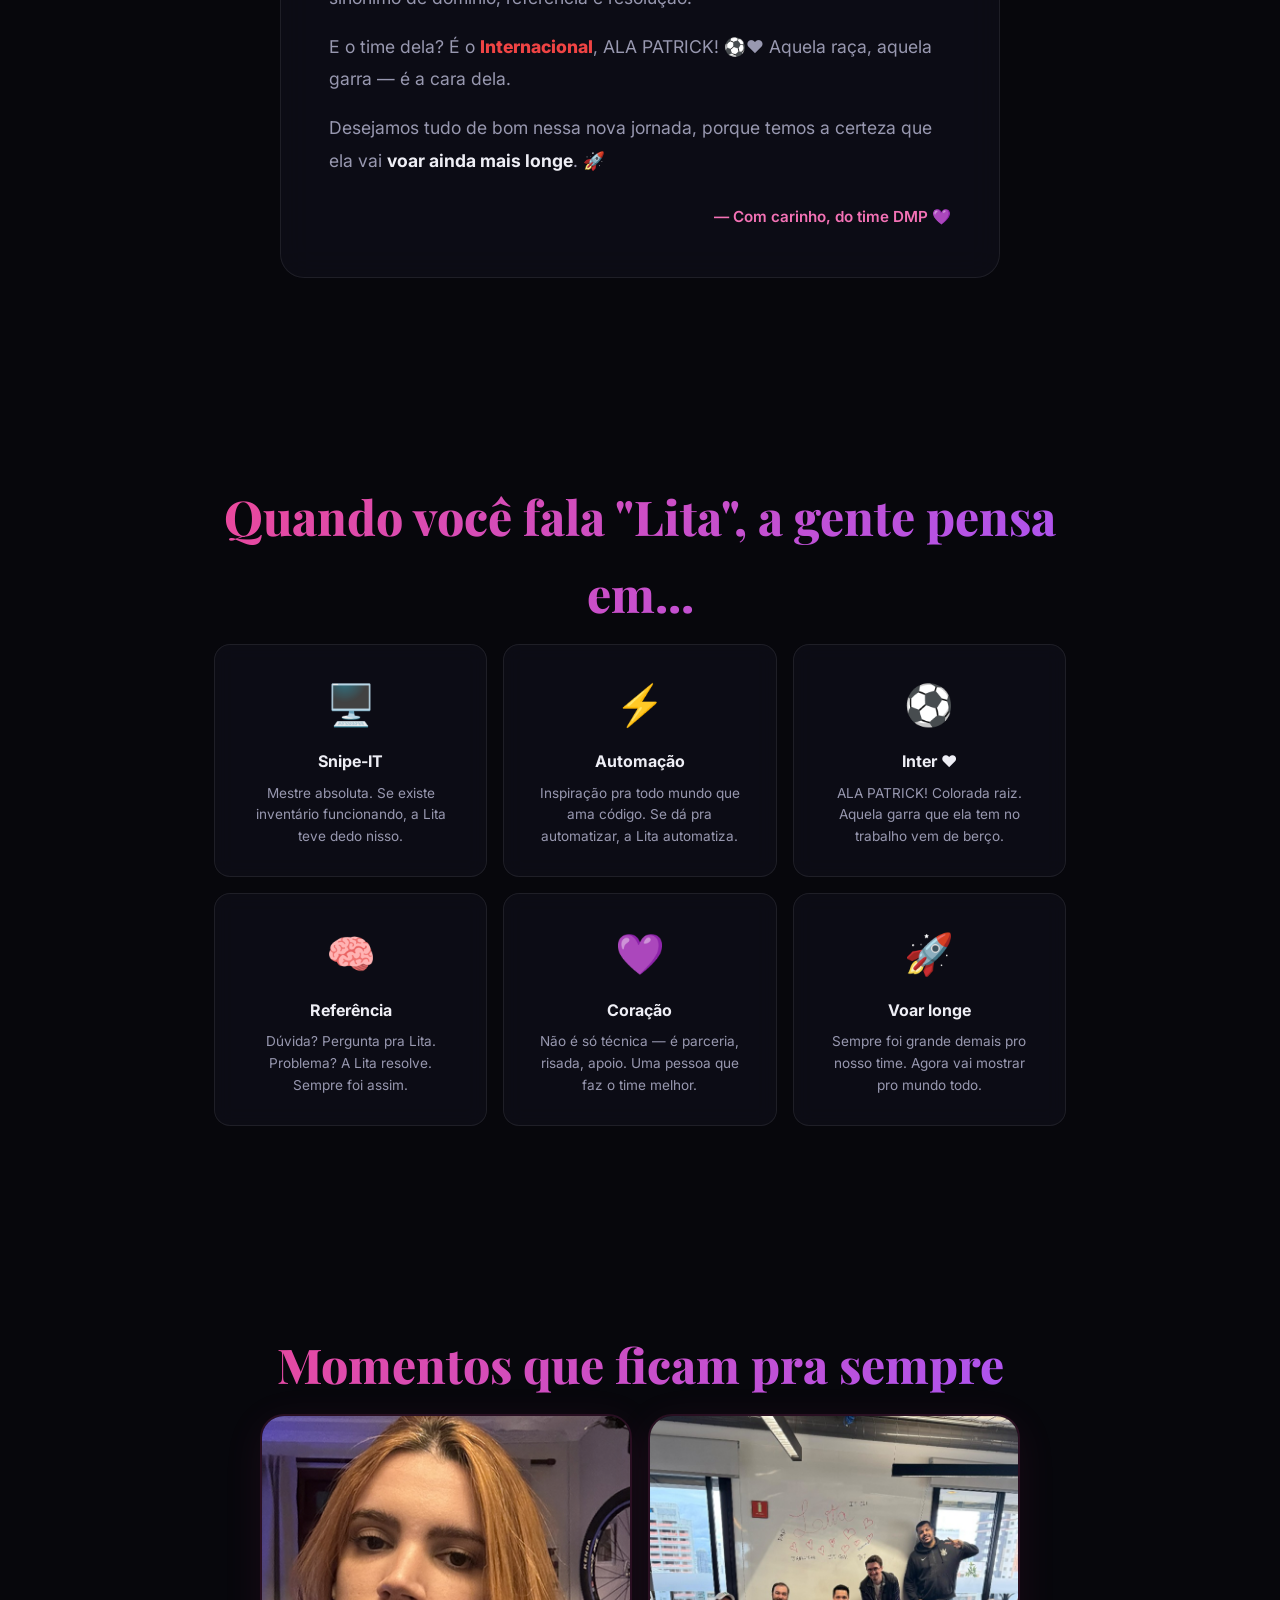
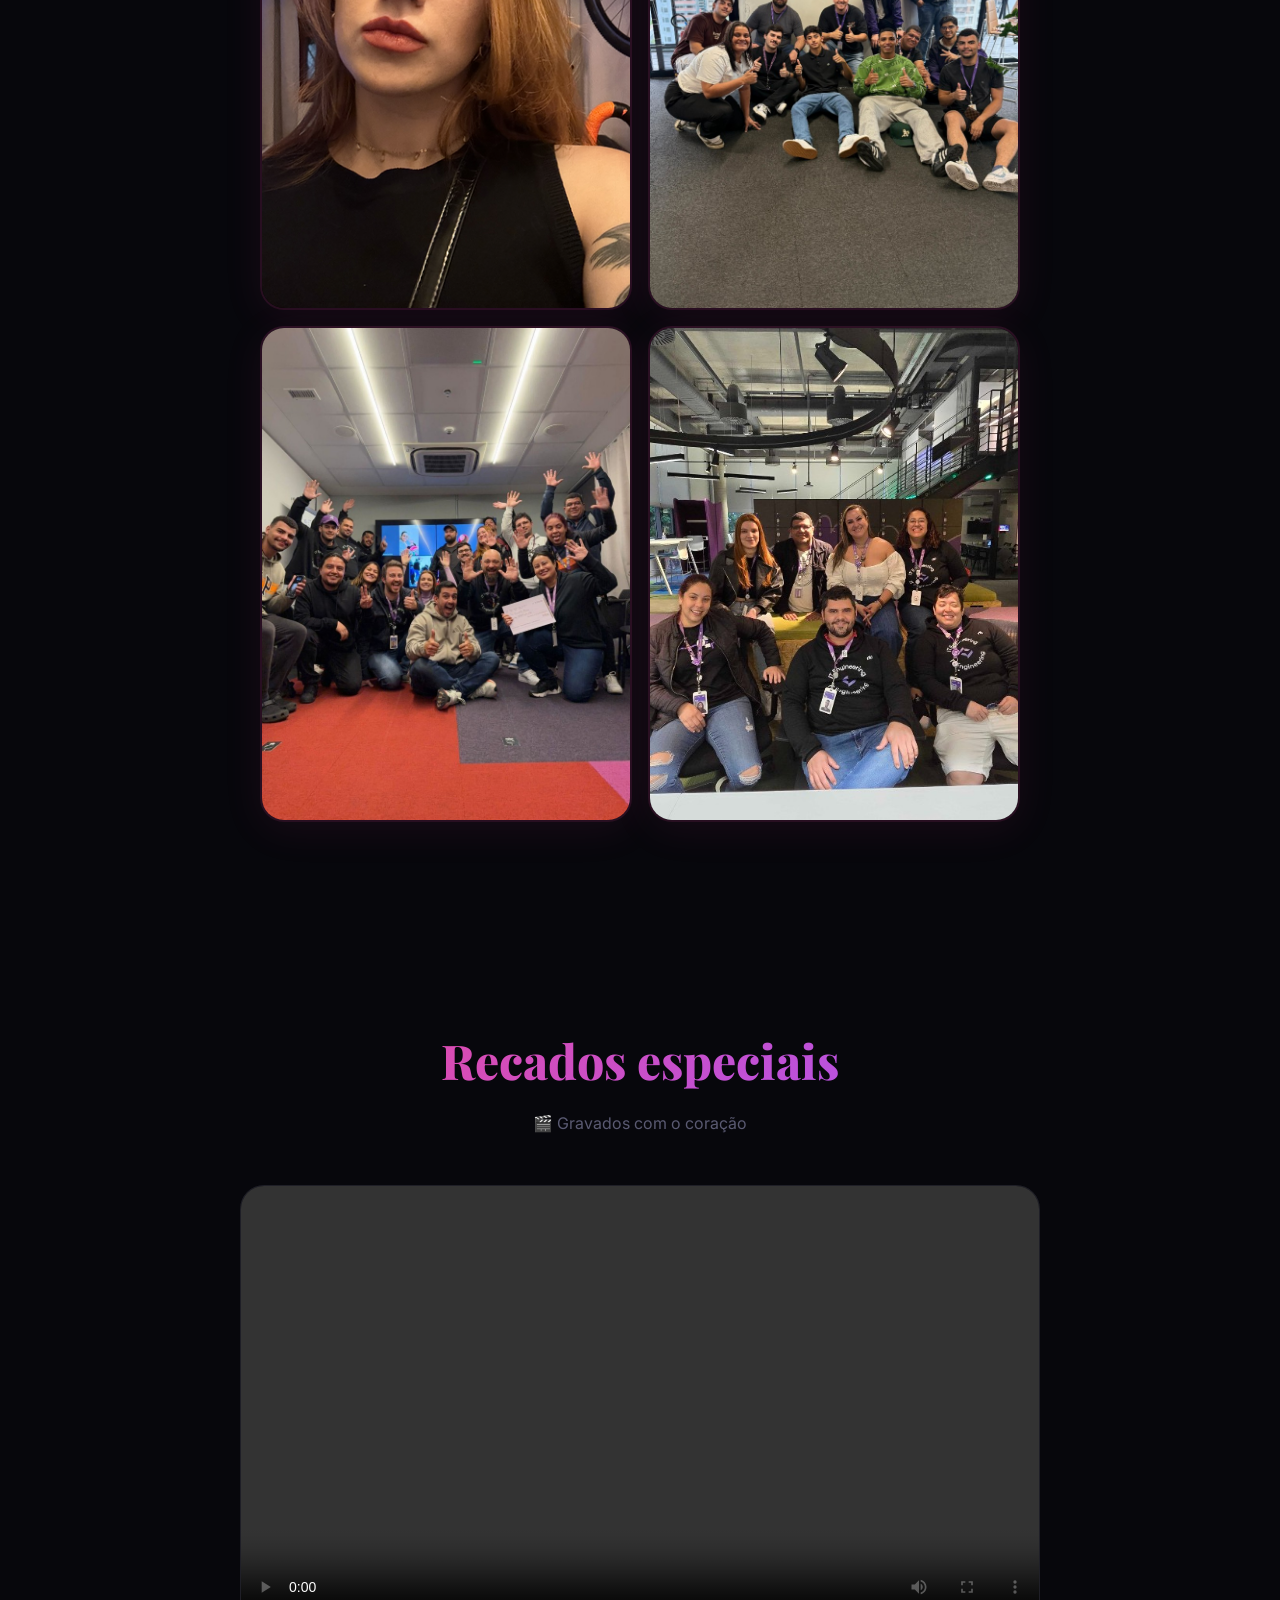
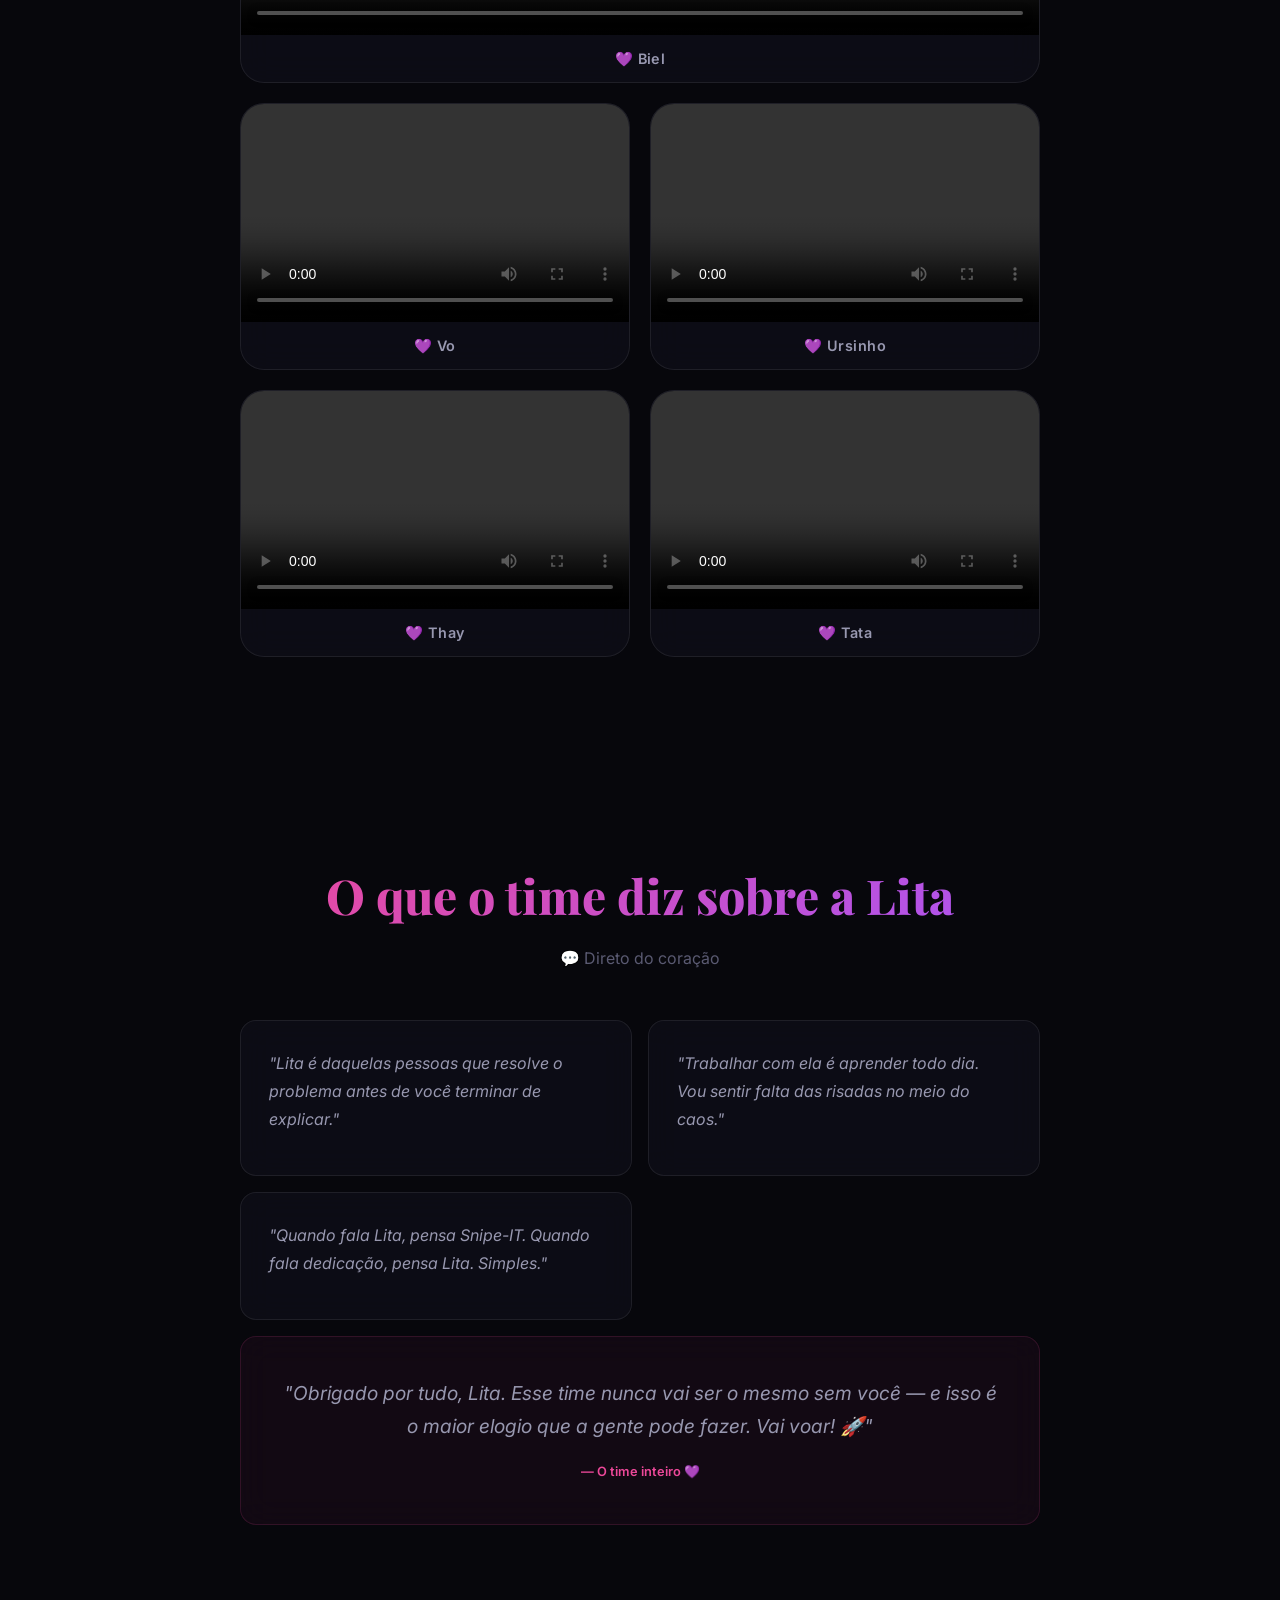
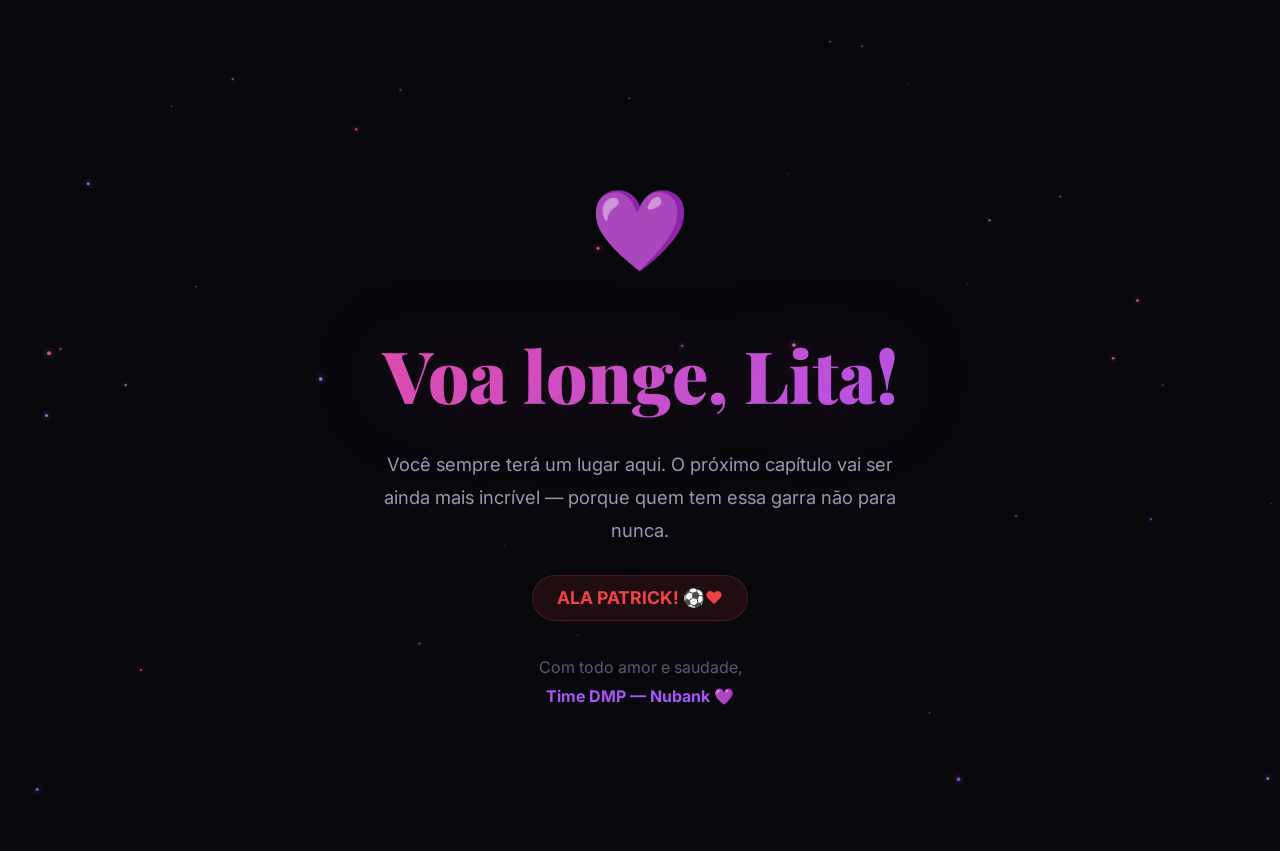
==== commit 77ef405d: "Add video gallery with 5 tribute videos Made-with: Cursor" ====
--- a/lita-tribute/index.html
+++ b/lita-tribute/index.html
@@ -158,16 +158,52 @@
     </div>
   </section>
 
-  <!-- VIDEO -->
+  <!-- VIDEOS -->
   <section class="section video-section" id="video">
     <div class="container">
-      <h2 class="section-title" data-i18n="video_title">Um recado especial</h2>
-      <p class="section-subtitle" data-i18n="video_sub">🎬 Gravado com o coração</p>
-      <div class="video-wrapper glass">
-        <video controls playsinline>
-          <source src="assets/video.mp4" type="video/mp4">
-          <source src="assets/video.mov" type="video/quicktime">
-        </video>
+      <h2 class="section-title" data-i18n="video_title">Recados especiais</h2>
+      <p class="section-subtitle" data-i18n="video_sub">🎬 Gravados com o coração</p>
+      <div class="video-gallery">
+        <div class="video-card glass">
+          <div class="video-wrapper">
+            <video controls playsinline>
+              <source src="assets/video.mp4" type="video/mp4">
+            </video>
+          </div>
+          <div class="video-label">💜 Biel</div>
+        </div>
+        <div class="video-card glass">
+          <div class="video-wrapper">
+            <video controls playsinline>
+              <source src="assets/video-vo.mp4" type="video/mp4">
+            </video>
+          </div>
+          <div class="video-label">💜 Vo</div>
+        </div>
+        <div class="video-card glass">
+          <div class="video-wrapper">
+            <video controls playsinline>
+              <source src="assets/video-ursinho.mp4" type="video/mp4">
+            </video>
+          </div>
+          <div class="video-label">💜 Ursinho</div>
+        </div>
+        <div class="video-card glass">
+          <div class="video-wrapper">
+            <video controls playsinline>
+              <source src="assets/video-thay.mp4" type="video/mp4">
+            </video>
+          </div>
+          <div class="video-label">💜 Thay</div>
+        </div>
+        <div class="video-card glass">
+          <div class="video-wrapper">
+            <video controls playsinline>
+              <source src="assets/video-tata.mp4" type="video/mp4">
+            </video>
+          </div>
+          <div class="video-label">💜 Tata</div>
+        </div>
       </div>
     </div>
   </section>
--- a/lita-tribute/style.css
+++ b/lita-tribute/style.css
@@ -596,15 +596,47 @@
 
 /* =================== VIDEO =================== */
 
-.video-wrapper {
-  max-width: 720px;
+.video-gallery {
+  display: grid;
+  grid-template-columns: 1fr 1fr;
+  gap: 20px;
+  max-width: 800px;
   margin: 0 auto;
+}
+
+.video-card {
   border-radius: var(--radius-lg);
   overflow: hidden;
+  transition: var(--transition);
+}
+
+.video-card:hover {
+  border-color: var(--border-glow);
+  transform: translateY(-4px);
+  box-shadow: 0 16px 50px rgba(236, 72, 153, 0.12);
+}
+
+.video-gallery .video-card:first-child {
+  grid-column: 1 / -1;
+}
+
+.video-wrapper {
+  width: 100%;
+  border-radius: 0;
+  overflow: hidden;
   aspect-ratio: 16/9;
 }
 
 .video-wrapper video { width: 100%; height: 100%; object-fit: cover; display: block; }
+
+.video-label {
+  padding: 12px 16px;
+  font-size: 0.9rem;
+  font-weight: 600;
+  color: var(--text-secondary);
+  text-align: center;
+  letter-spacing: 0.03em;
+}
 
 .video-placeholder {
   width: 100%;
@@ -906,6 +938,8 @@
 }
 
 @media (max-width: 480px) {
+  .video-gallery { grid-template-columns: 1fr; }
+  .video-gallery .video-card:first-child { grid-column: 1; }
   .stats-grid { grid-template-columns: 1fr 1fr; gap: 10px; }
   .identity-grid { grid-template-columns: 1fr; }
   .gallery-grid { grid-template-columns: 1fr; }
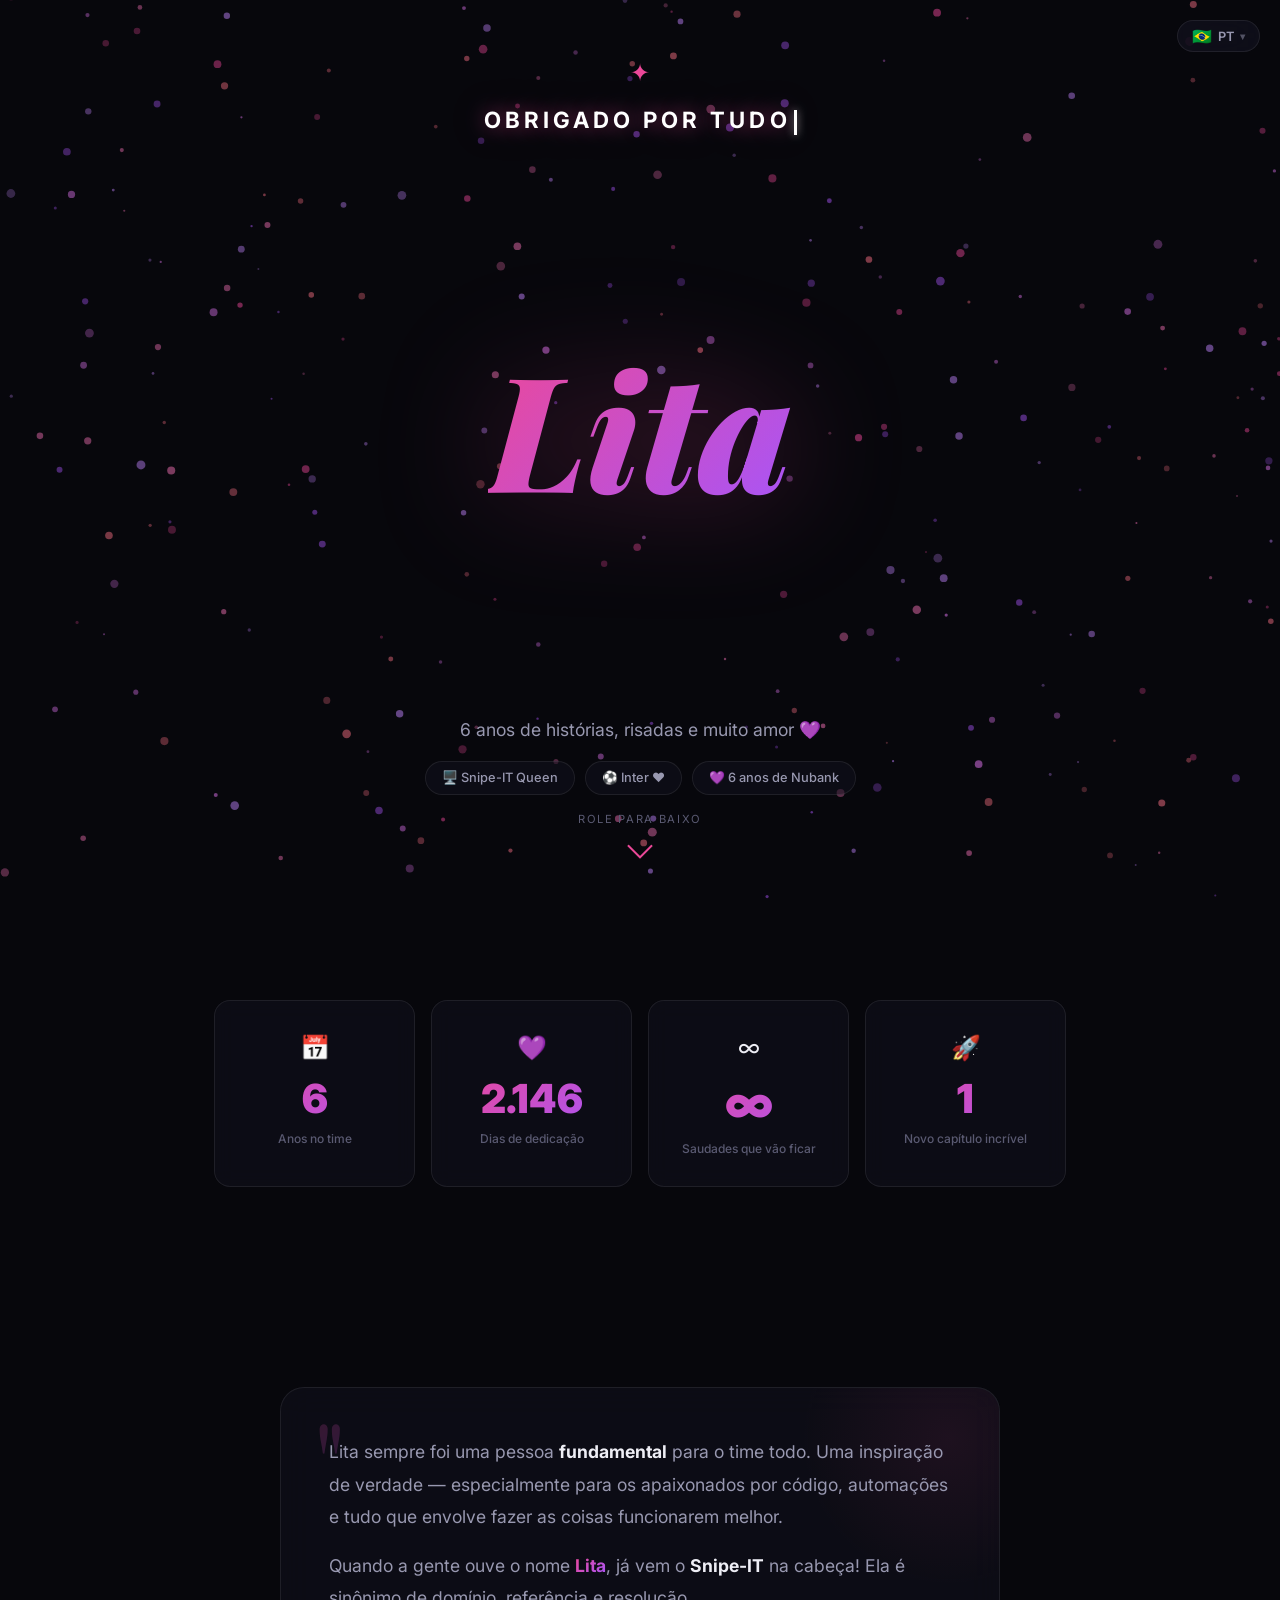
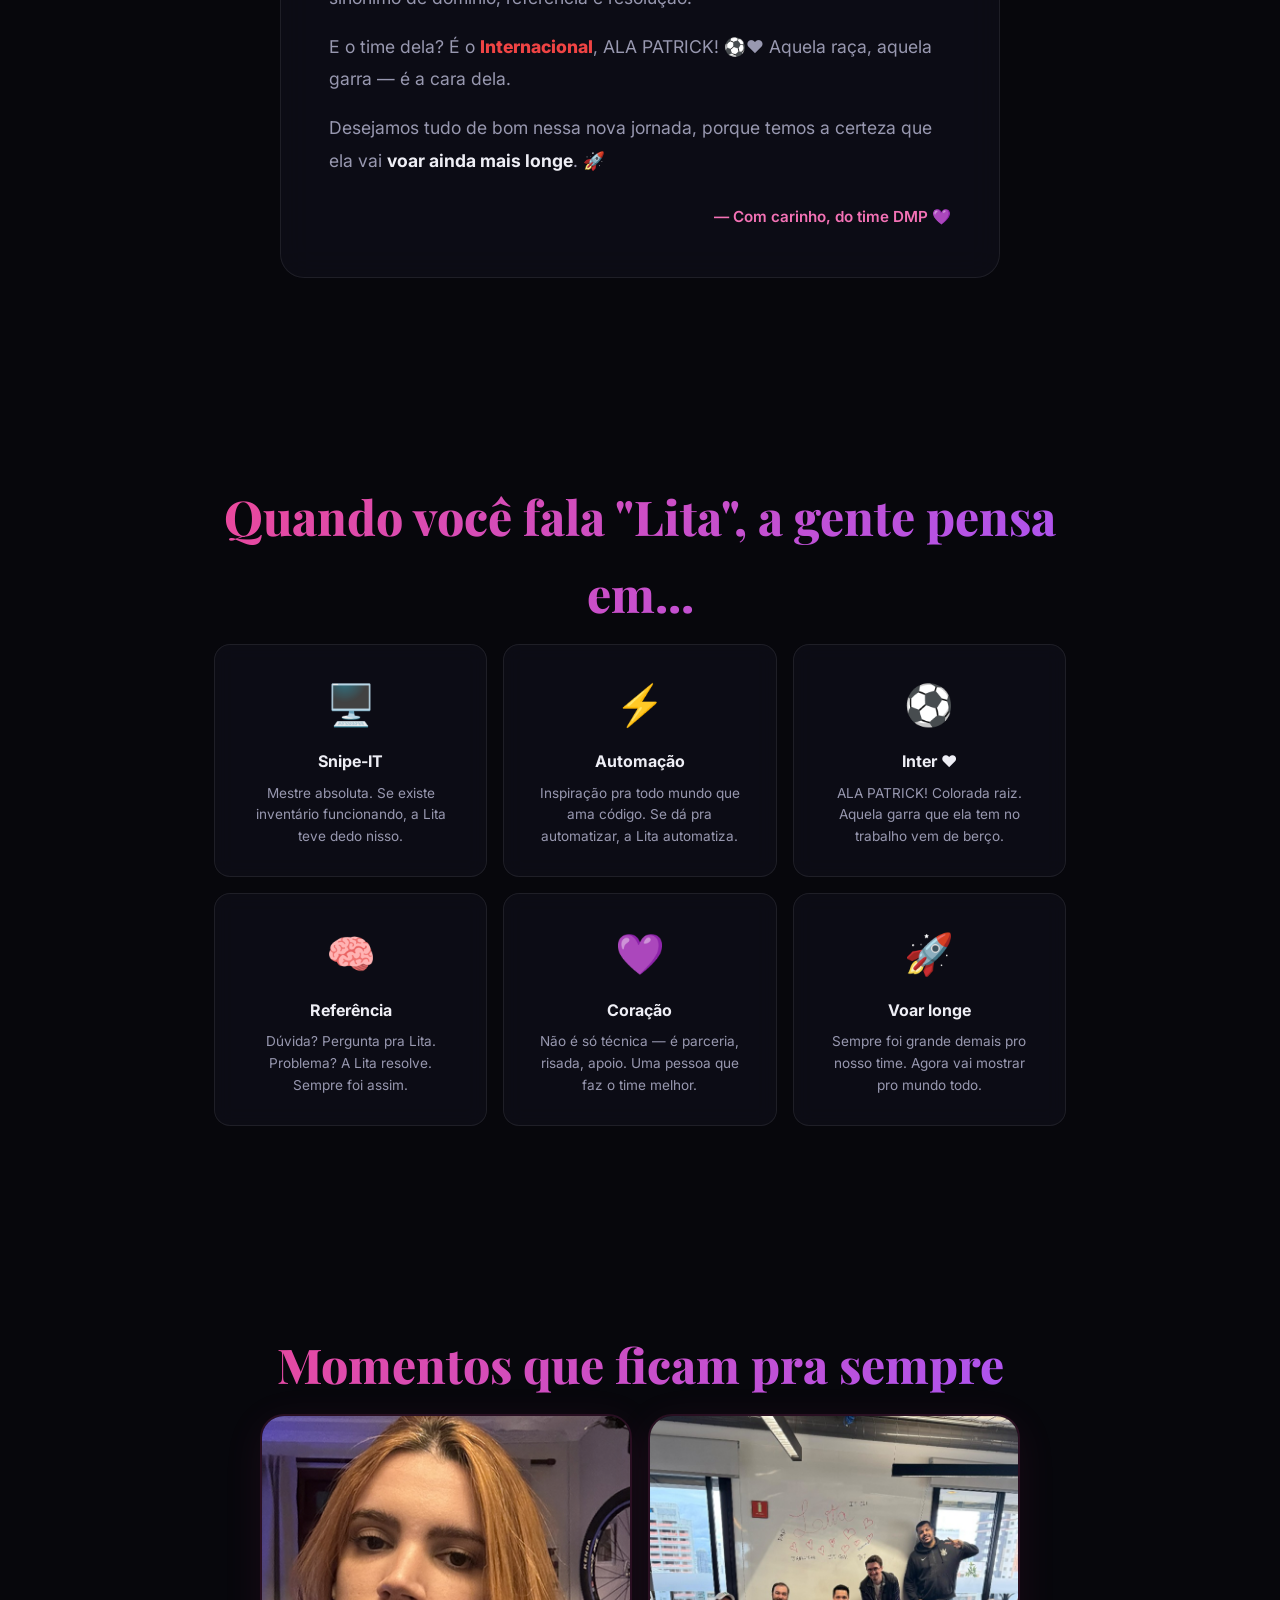
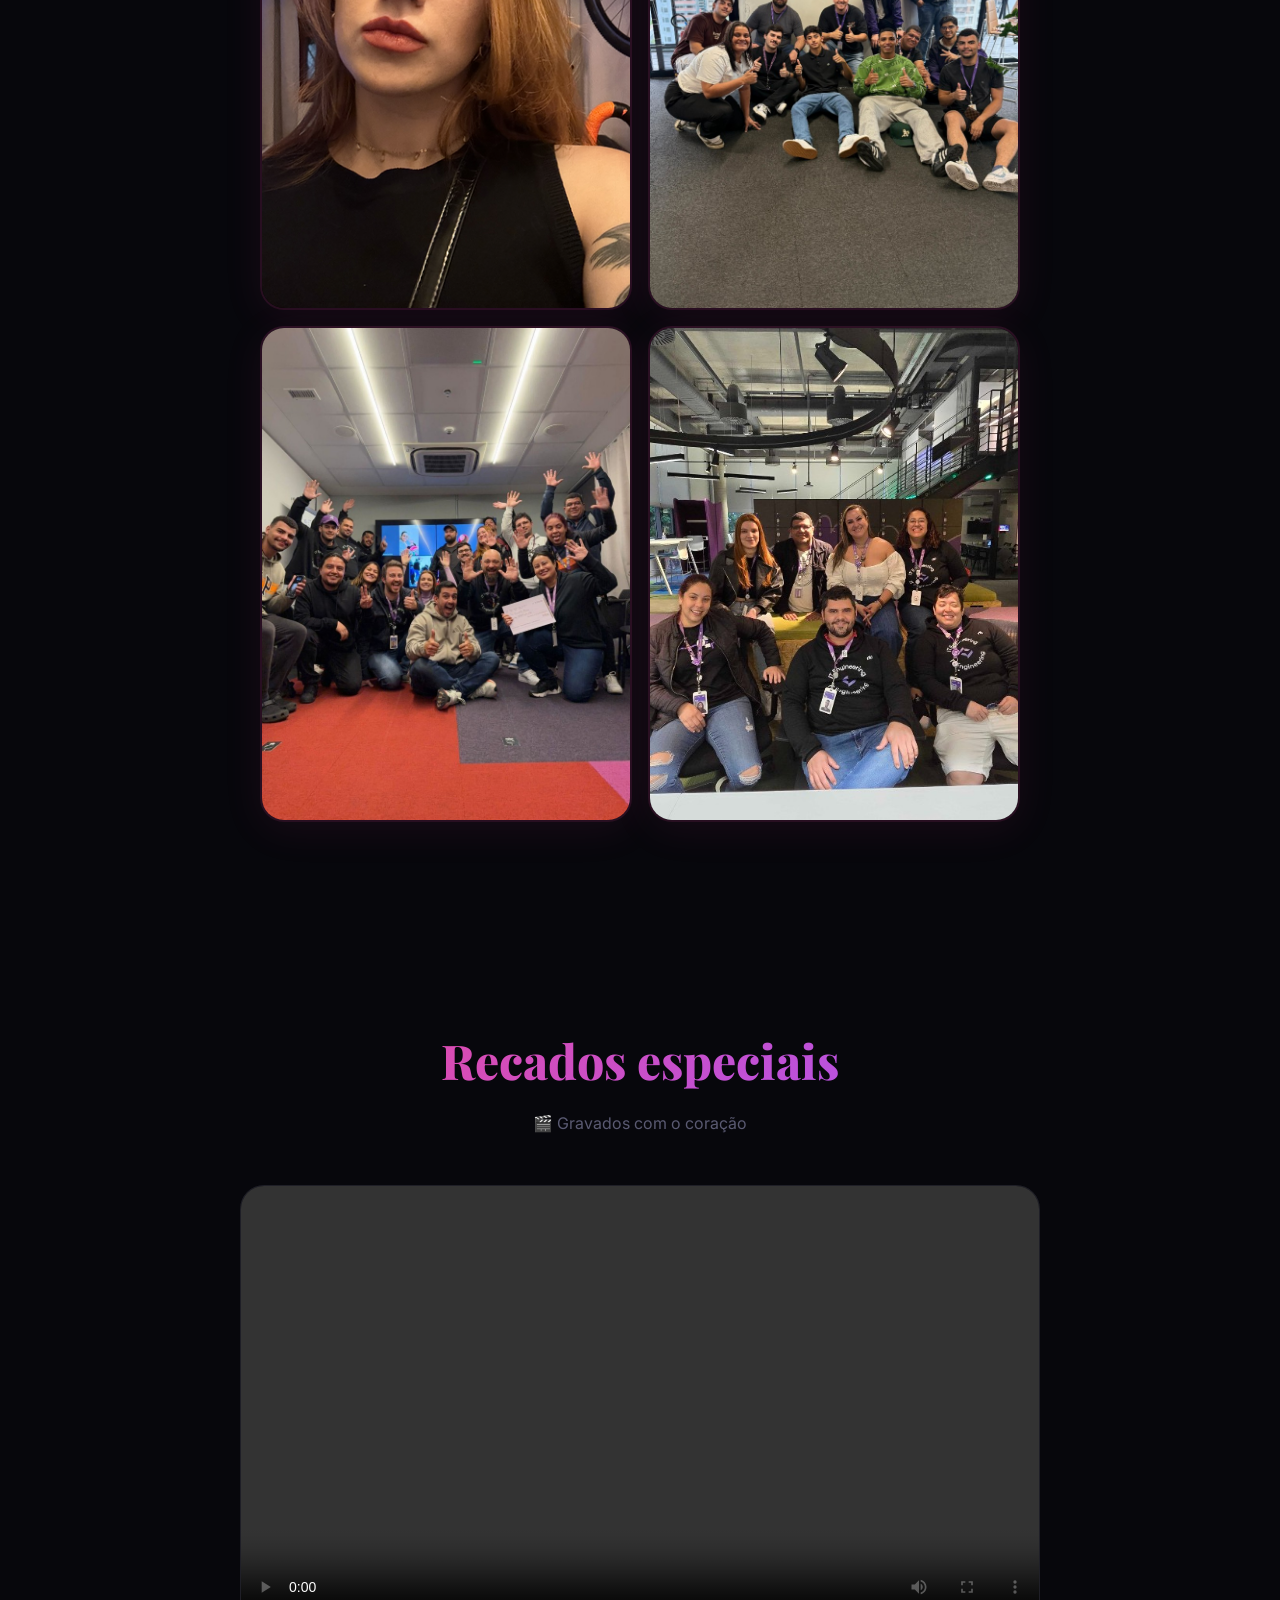
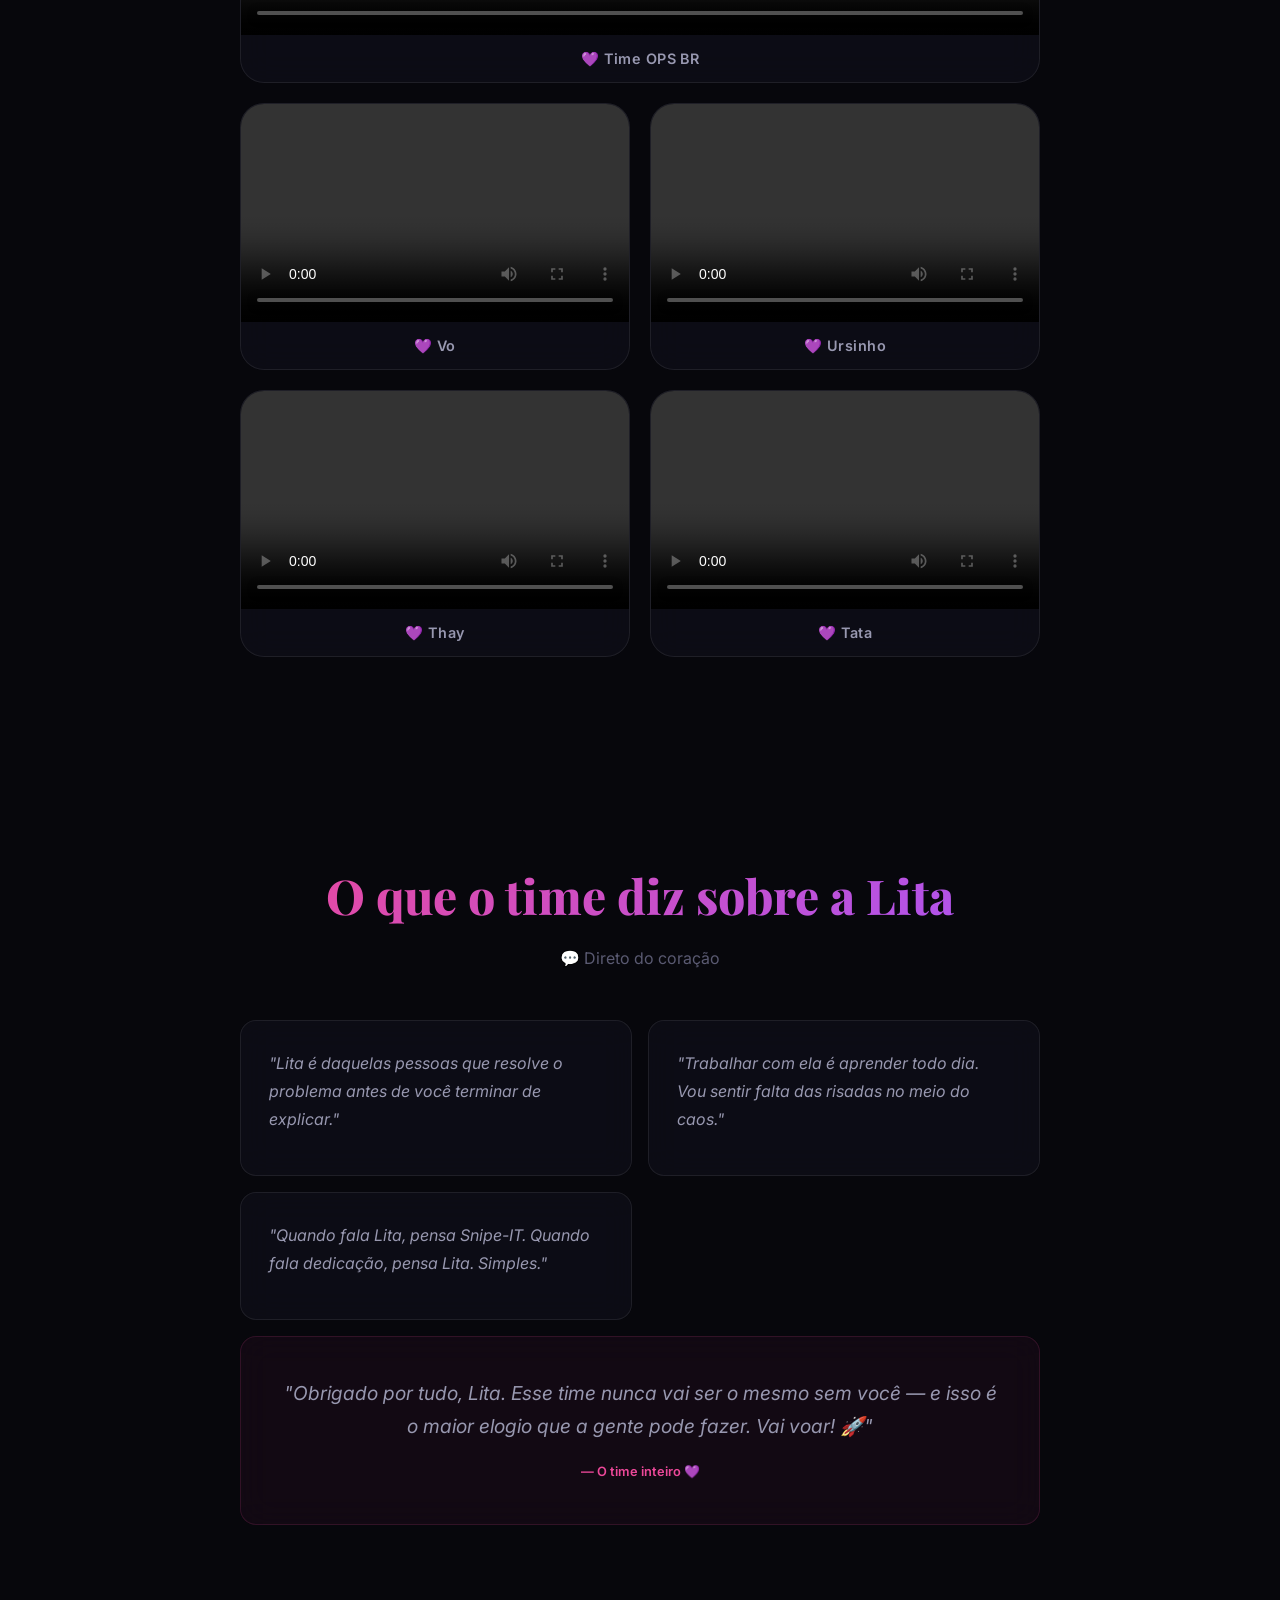
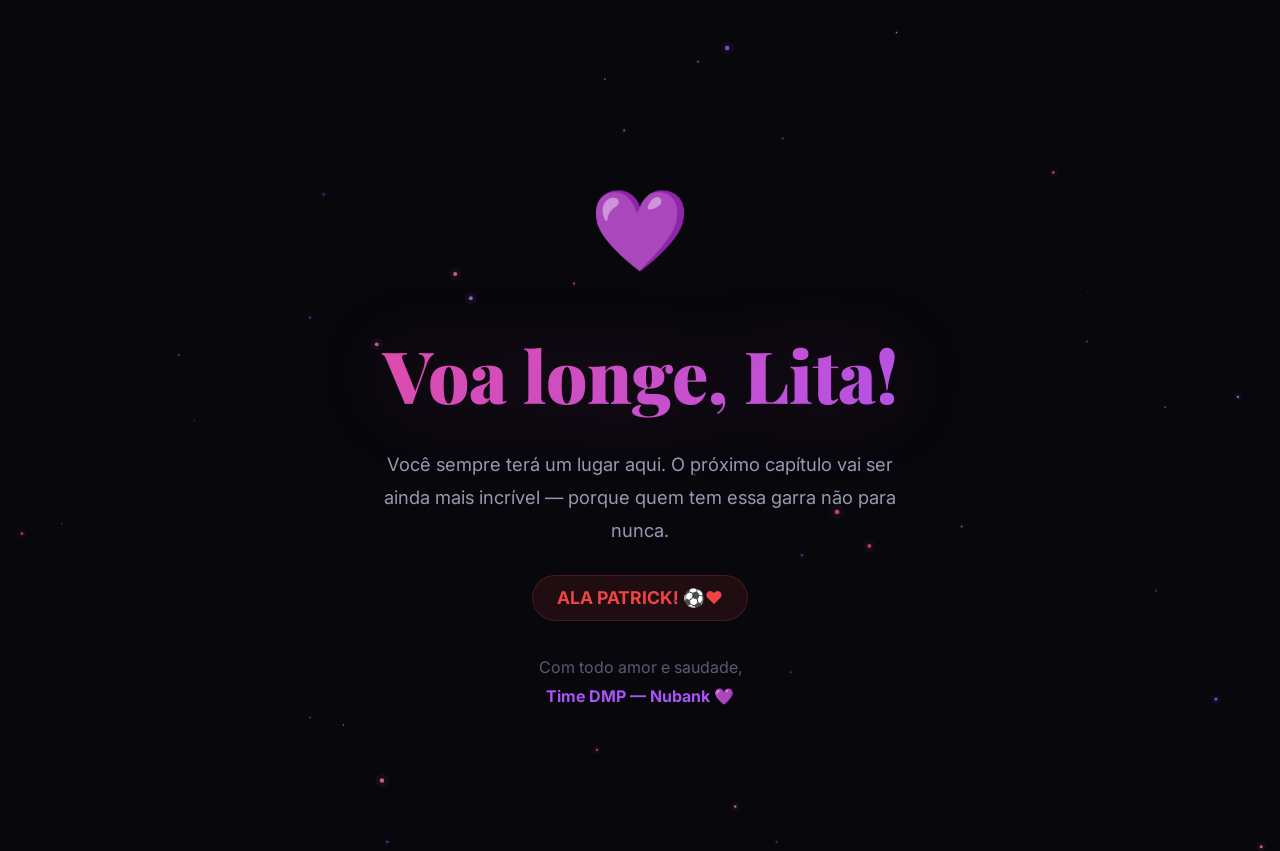
==== commit 920fbb31: "Rename first video label to Time OPS BR Made-with: Cursor" ====
--- a/lita-tribute/index.html
+++ b/lita-tribute/index.html
@@ -170,7 +170,7 @@
               <source src="assets/video.mp4" type="video/mp4">
             </video>
           </div>
-          <div class="video-label">💜 Biel</div>
+          <div class="video-label">💜 Time OPS BR</div>
         </div>
         <div class="video-card glass">
           <div class="video-wrapper">
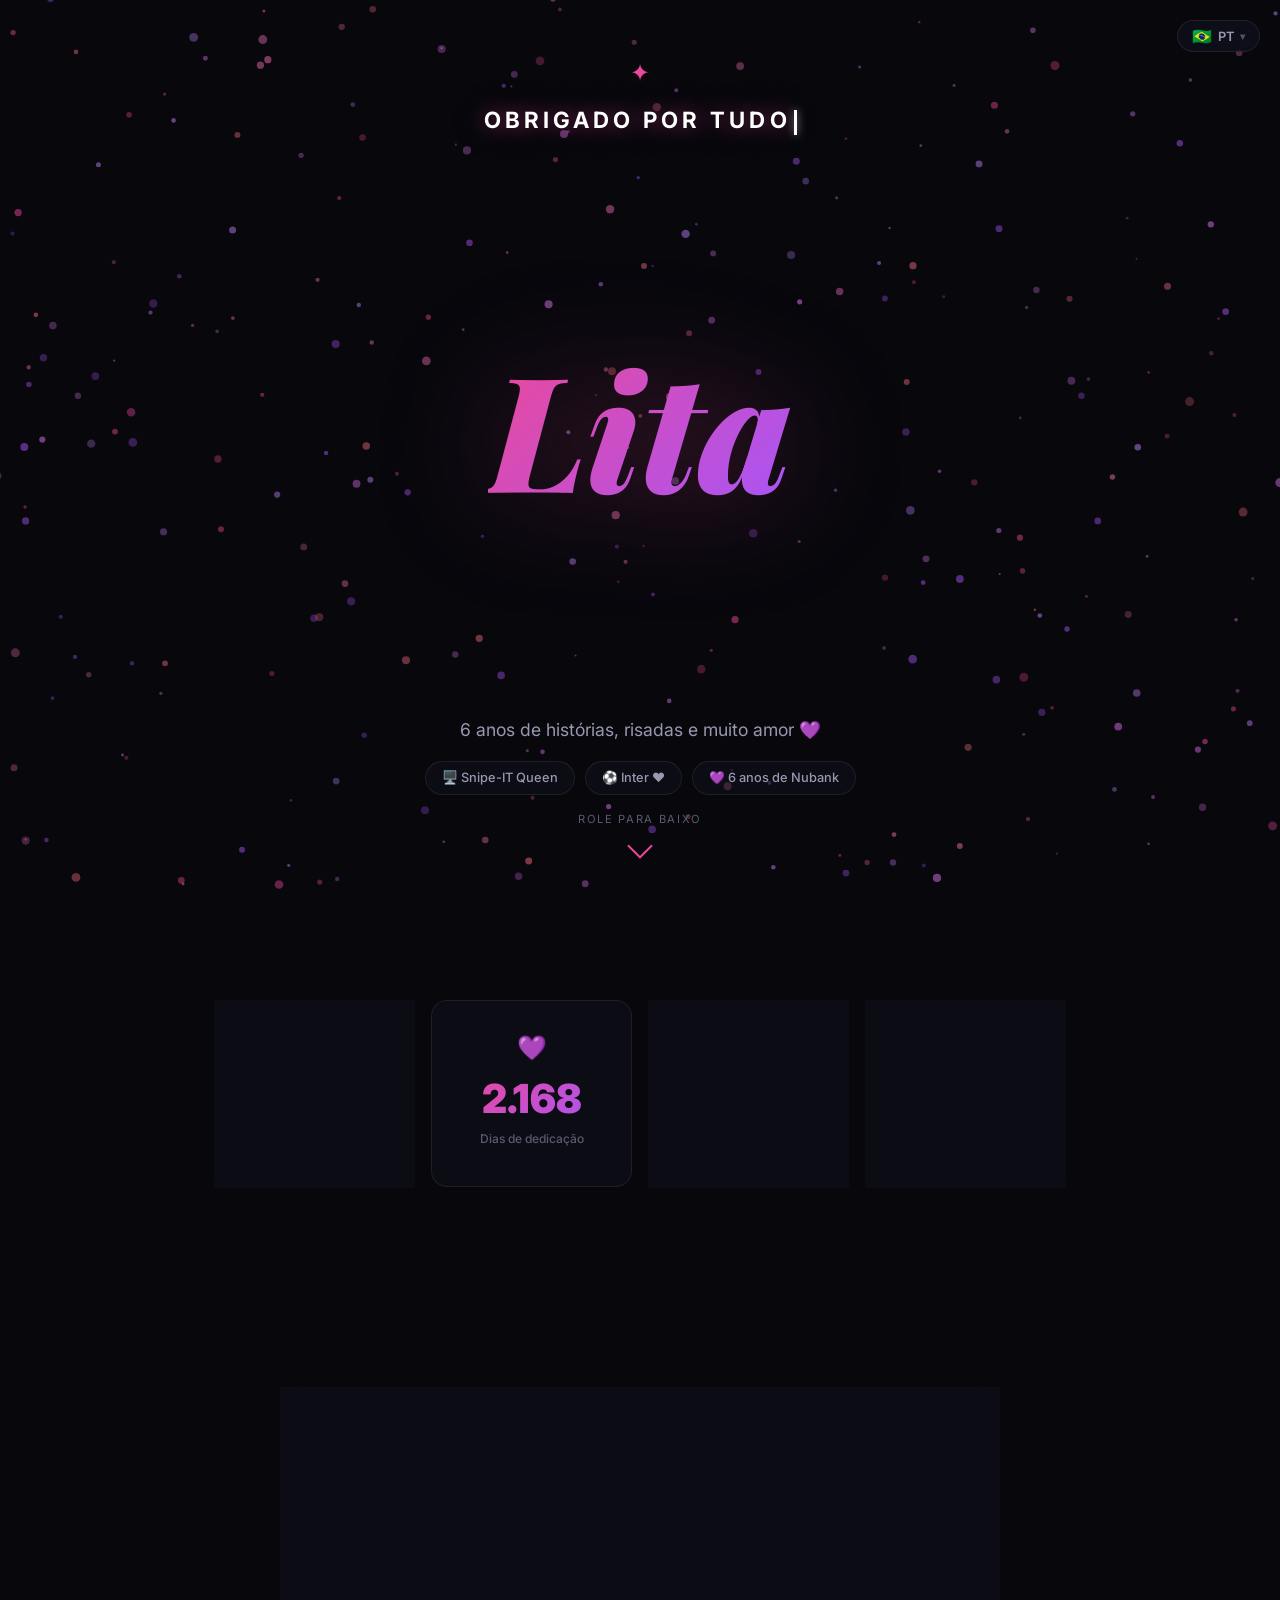
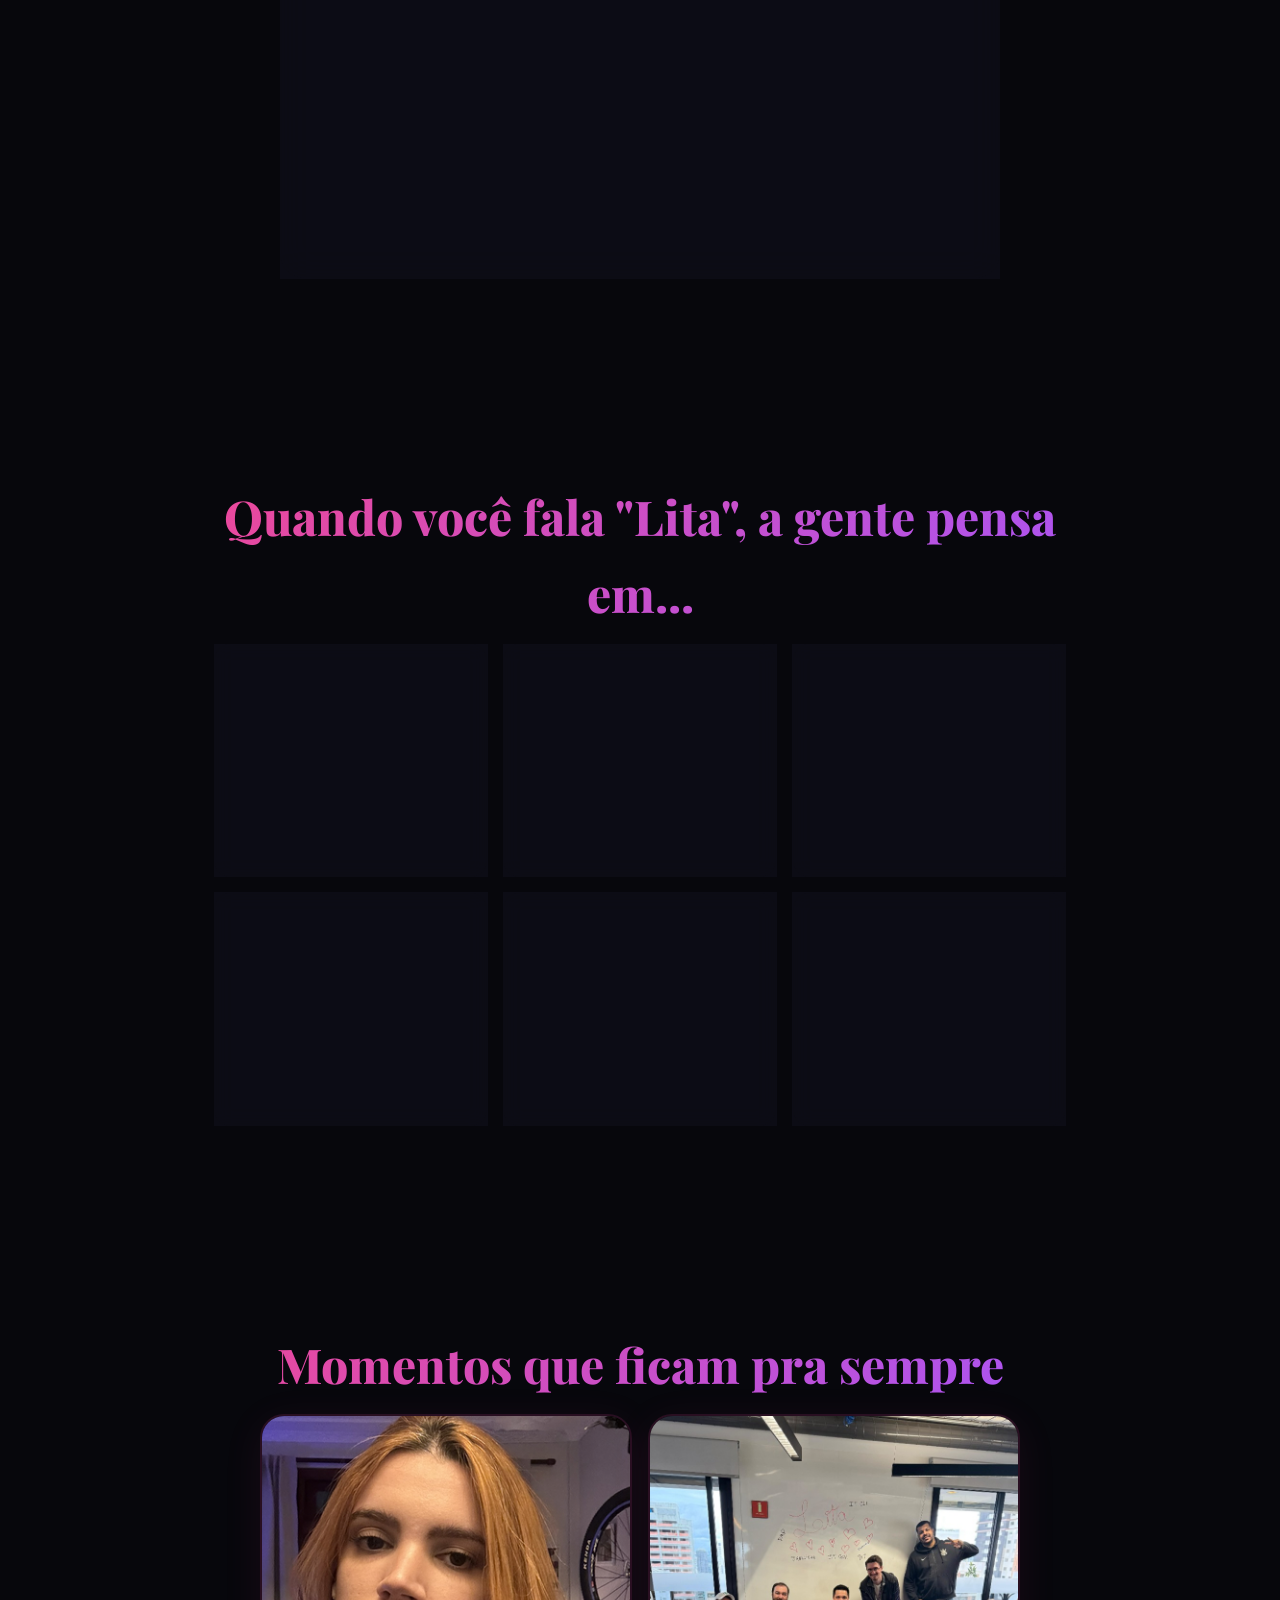
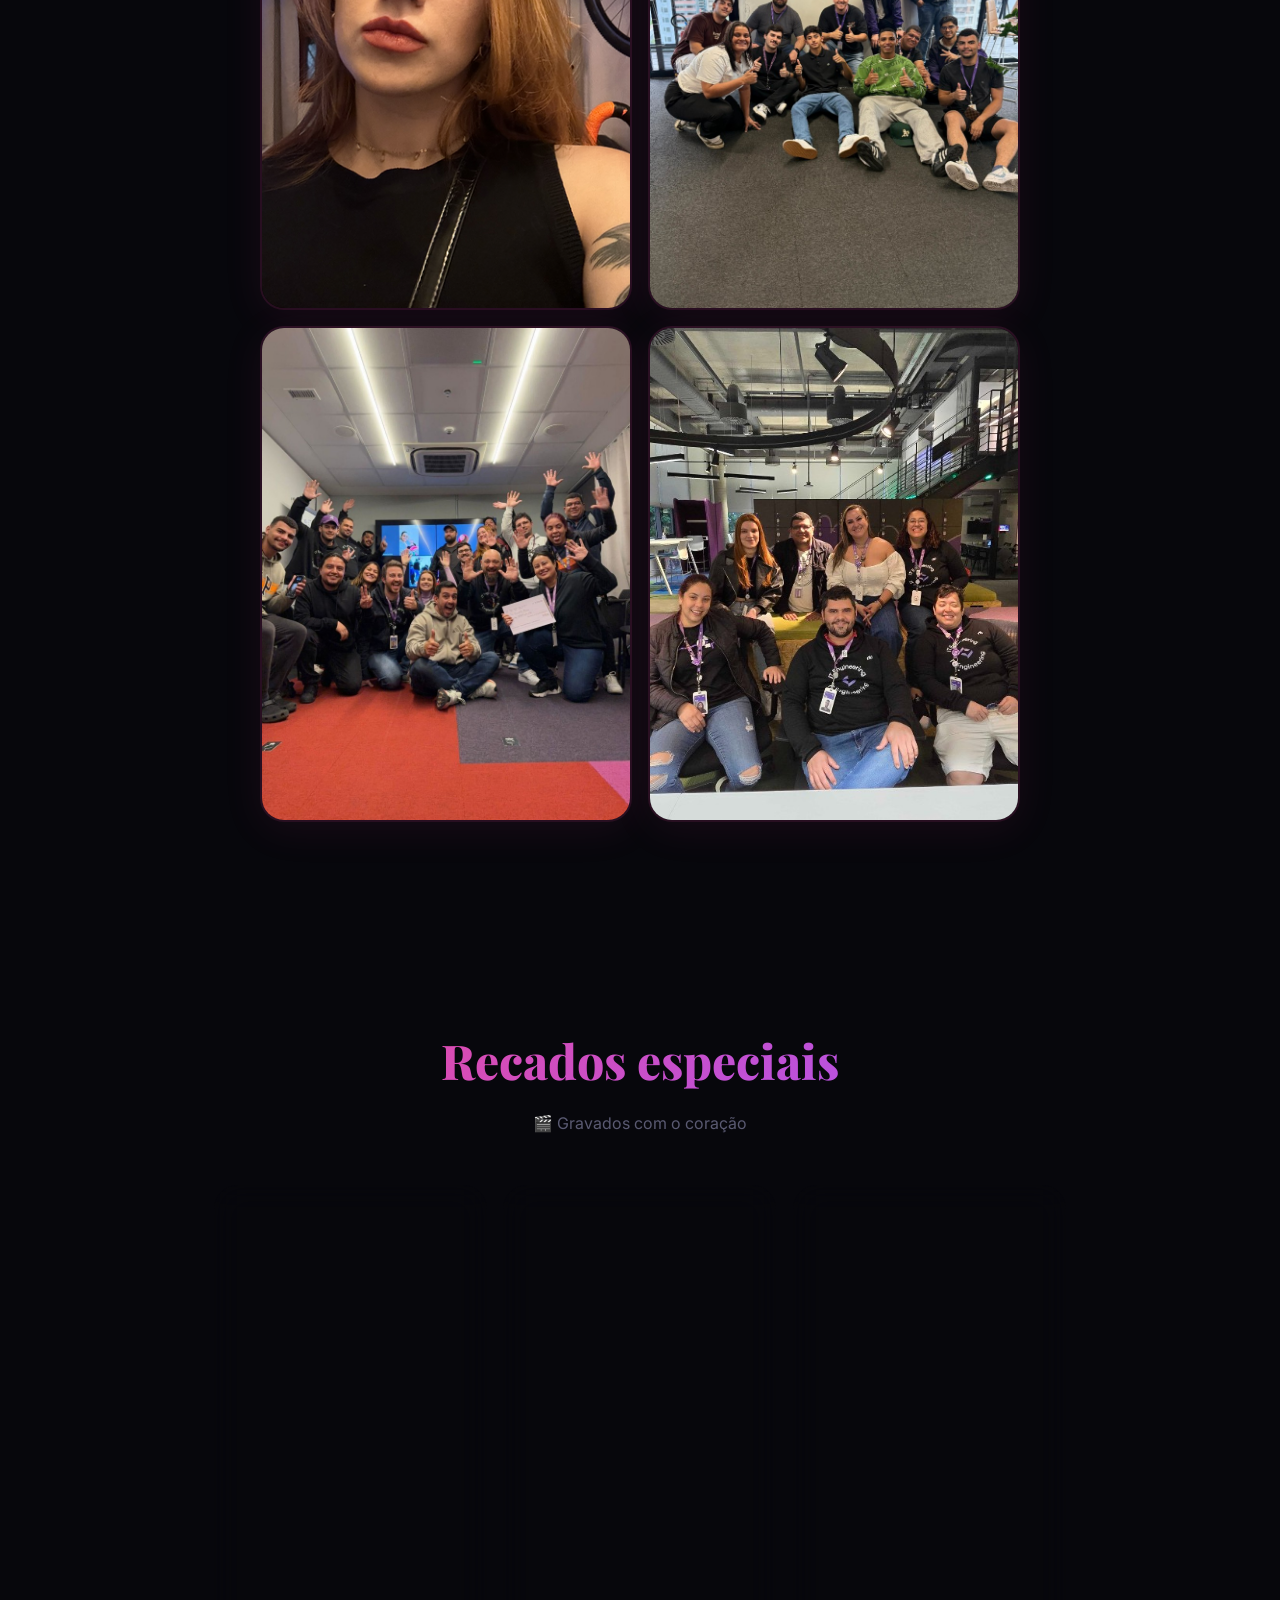
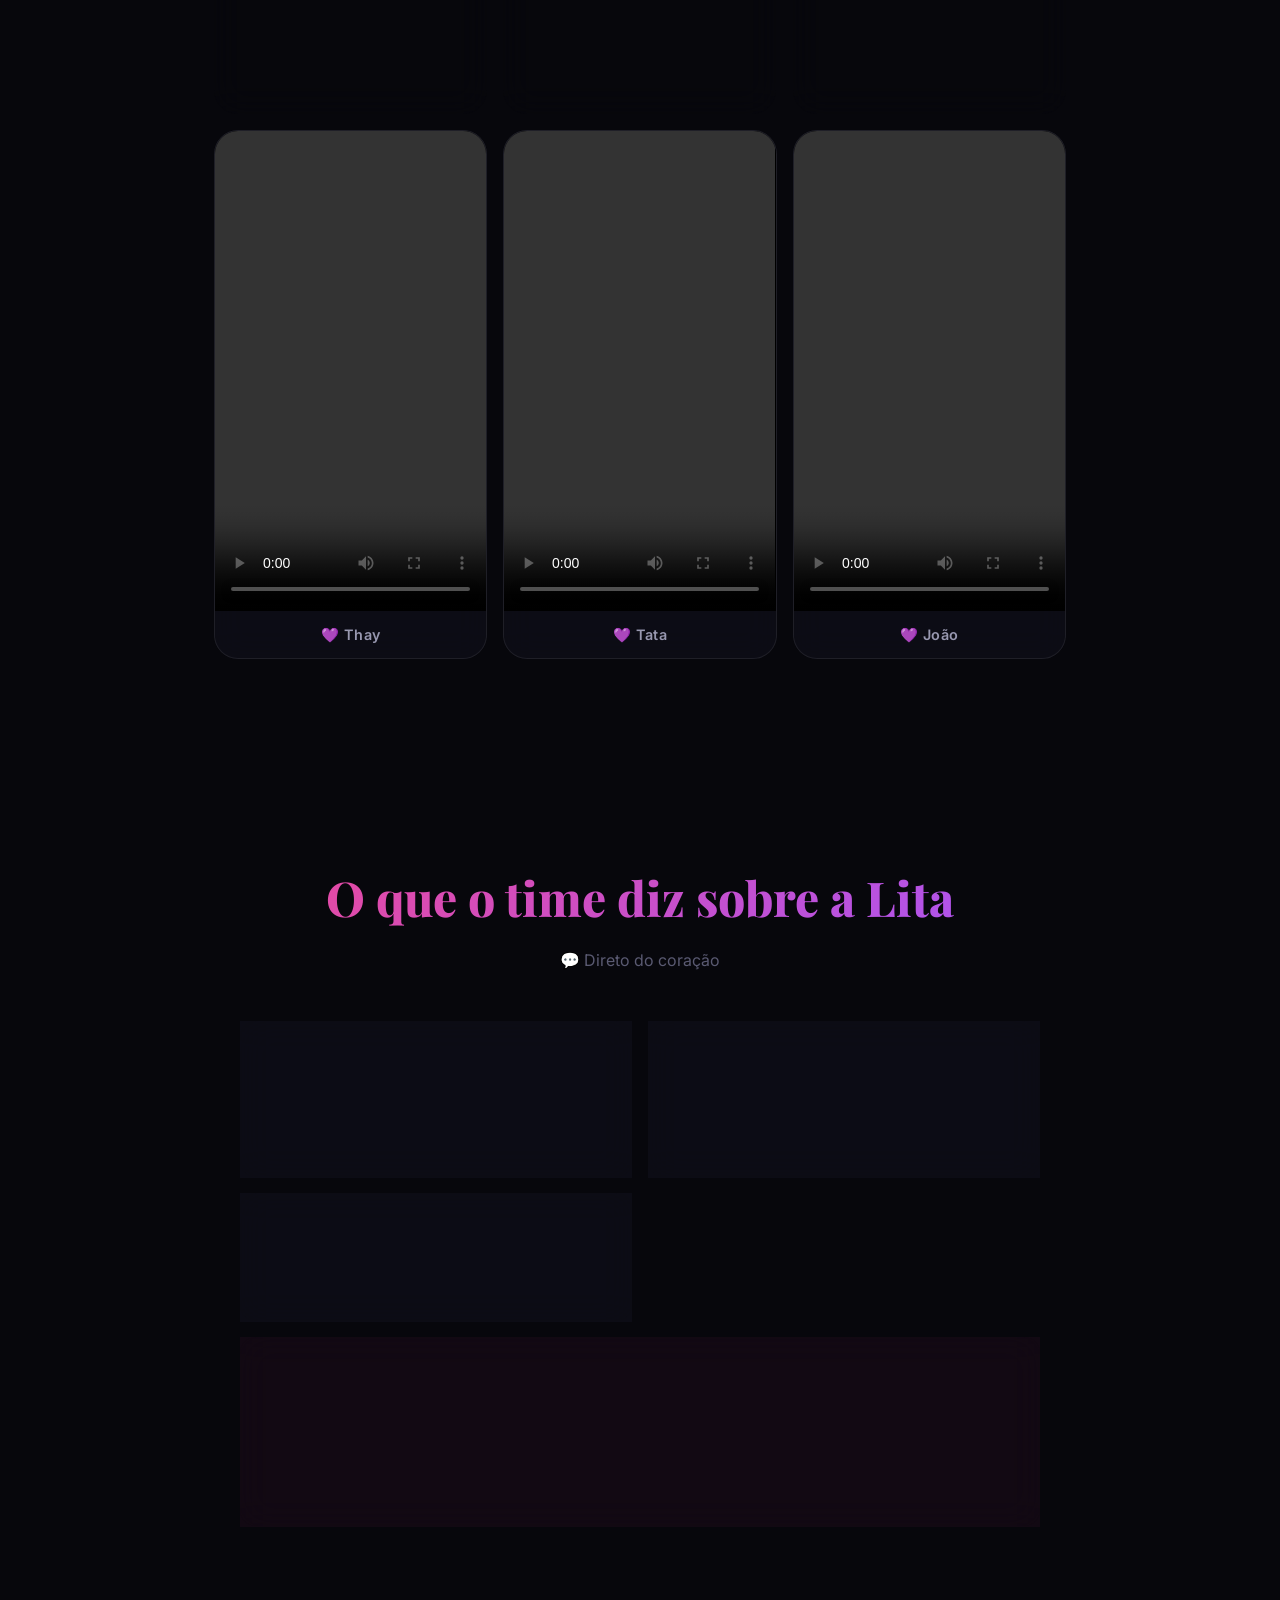
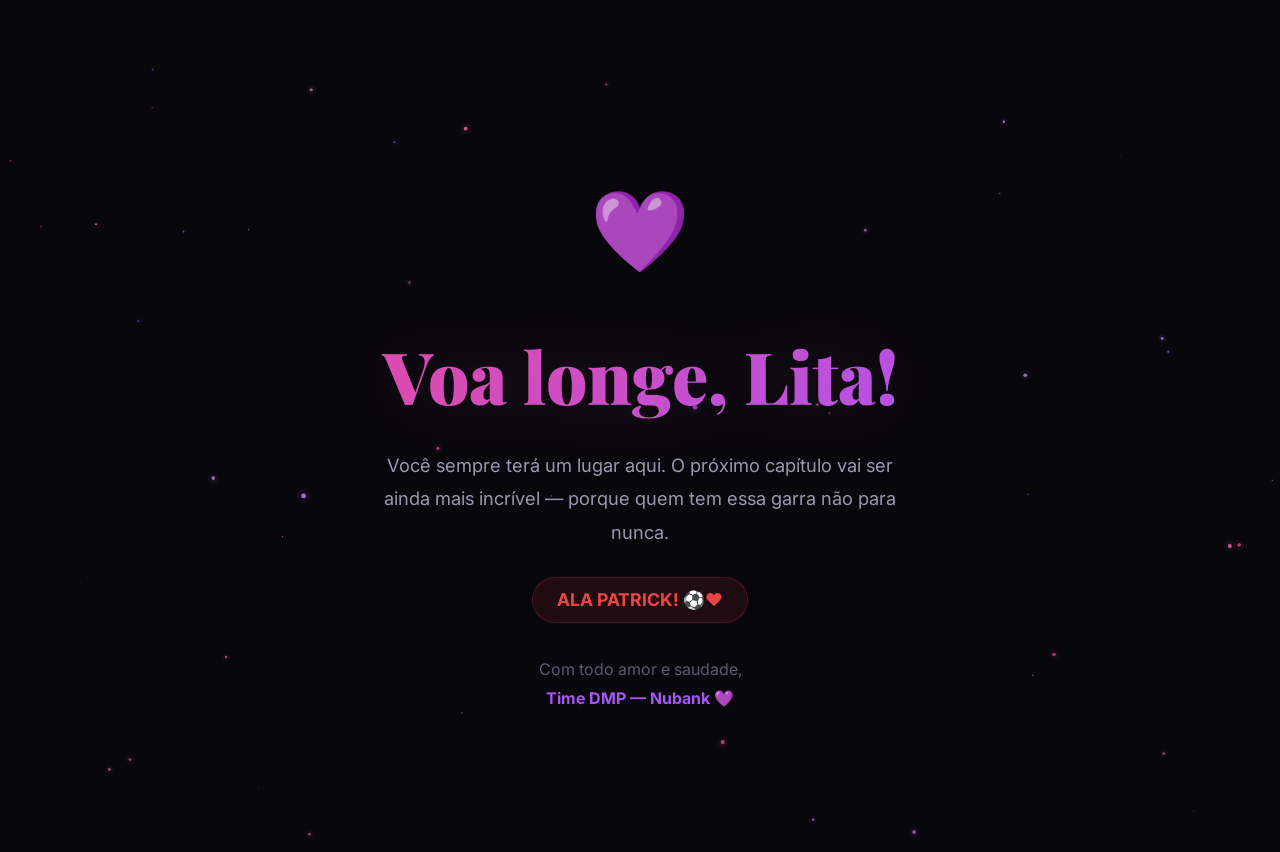
==== commit c595eabc: "Add Joao tribute video Made-with: Cursor" ====
--- a/lita-tribute/index.html
+++ b/lita-tribute/index.html
@@ -204,6 +204,14 @@
           </div>
           <div class="video-label">💜 Tata</div>
         </div>
+        <div class="video-card glass">
+          <div class="video-wrapper">
+            <video controls playsinline>
+              <source src="assets/video-joao.mp4" type="video/mp4">
+            </video>
+          </div>
+          <div class="video-label">💜 João</div>
+        </div>
       </div>
     </div>
   </section>
--- a/lita-tribute/style.css
+++ b/lita-tribute/style.css
@@ -598,9 +598,9 @@
 
 .video-gallery {
   display: grid;
-  grid-template-columns: 1fr 1fr;
-  gap: 20px;
-  max-width: 800px;
+  grid-template-columns: repeat(3, 1fr);
+  gap: 16px;
+  max-width: 900px;
   margin: 0 auto;
 }
 
@@ -617,17 +617,19 @@
 }
 
 .video-gallery .video-card:first-child {
-  grid-column: 1 / -1;
+  grid-column: auto;
 }
 
 .video-wrapper {
   width: 100%;
   border-radius: 0;
   overflow: hidden;
-  aspect-ratio: 16/9;
-}
-
-.video-wrapper video { width: 100%; height: 100%; object-fit: cover; display: block; }
+  aspect-ratio: 9/16;
+  max-height: 480px;
+  background: #000;
+}
+
+.video-wrapper video { width: 100%; height: 100%; display: block; object-fit: contain; }
 
 .video-label {
   padding: 12px 16px;
@@ -938,8 +940,9 @@
 }
 
 @media (max-width: 480px) {
-  .video-gallery { grid-template-columns: 1fr; }
-  .video-gallery .video-card:first-child { grid-column: 1; }
+  .video-gallery { grid-template-columns: 1fr 1fr; }
+  .video-gallery .video-card:first-child { grid-column: auto; }
+  .video-wrapper { max-height: 360px; }
   .stats-grid { grid-template-columns: 1fr 1fr; gap: 10px; }
   .identity-grid { grid-template-columns: 1fr; }
   .gallery-grid { grid-template-columns: 1fr; }
